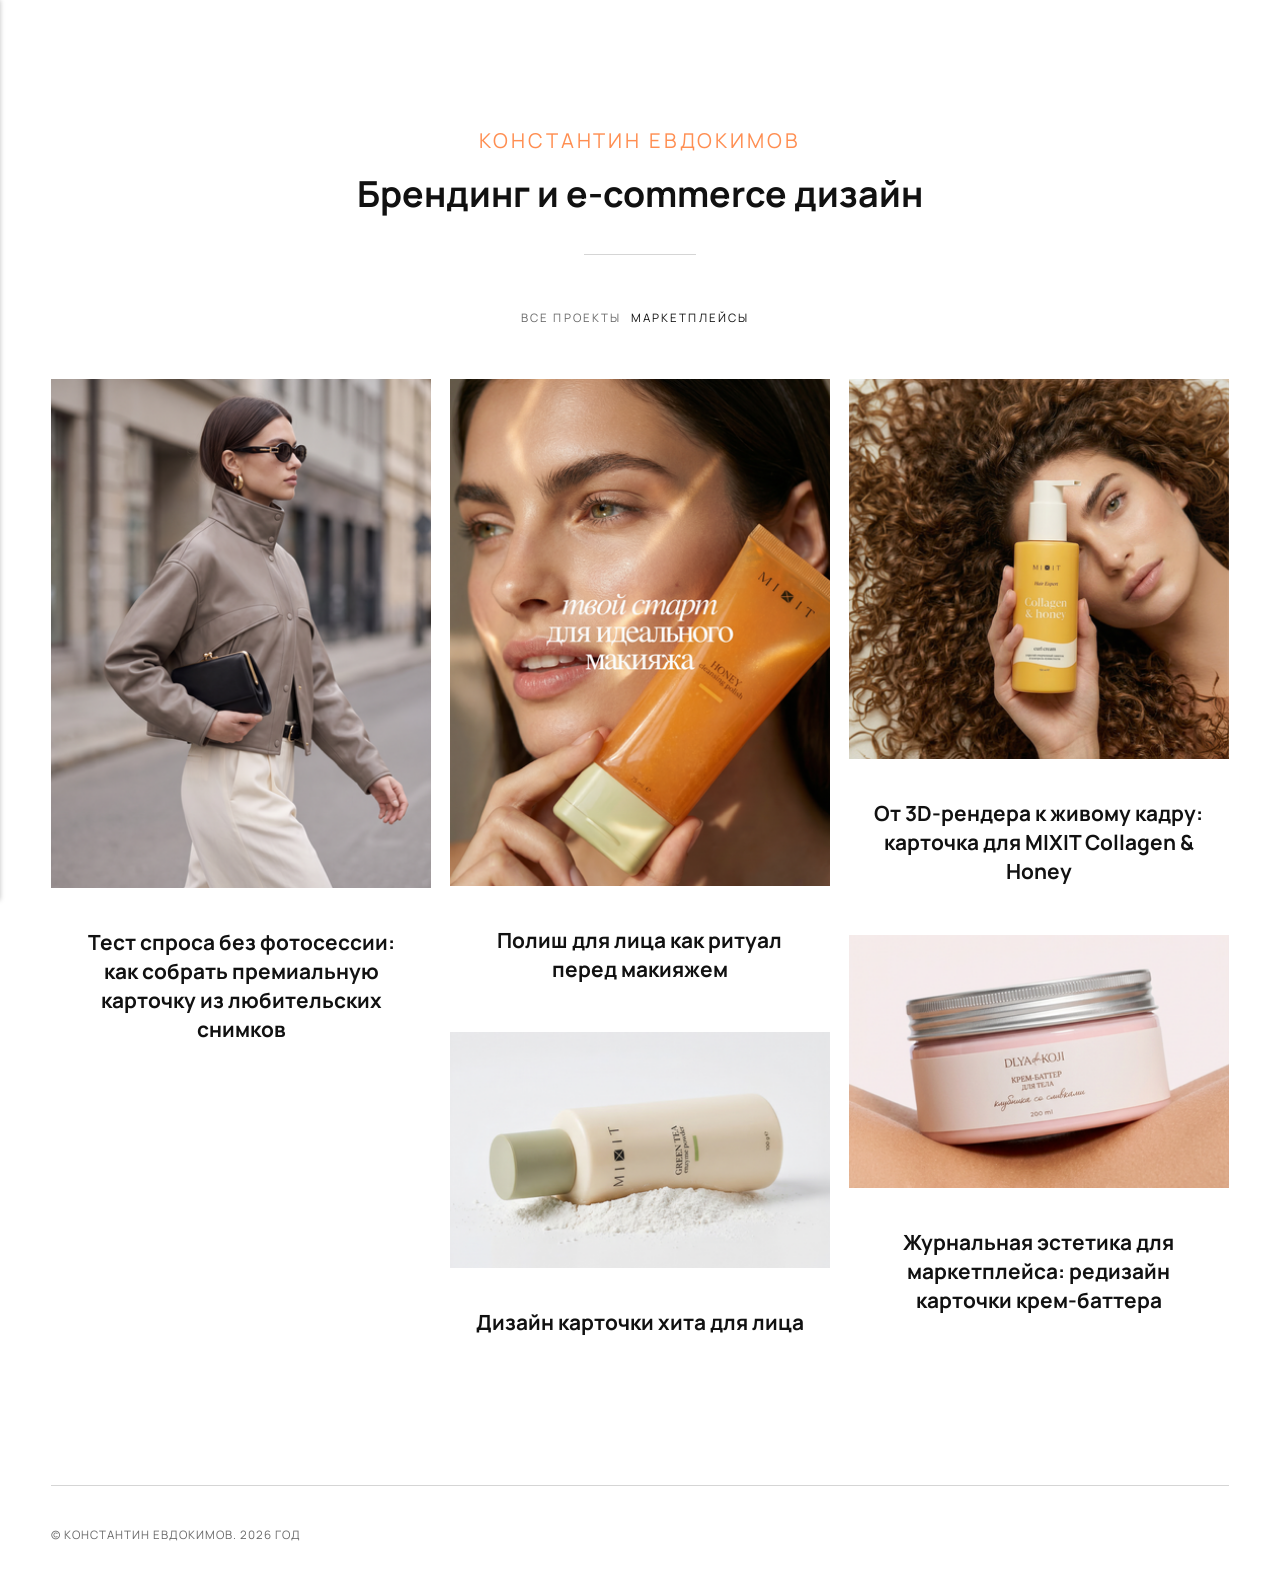
==== index.html @ b6aa4835 "Updated from Publii" ====
<!DOCTYPE html><html lang="ru"><head><meta charset="utf-8"><meta http-equiv="X-UA-Compatible" content="IE=edge"><meta name="viewport" content="width=device-width,initial-scale=1"><title>Константин Евдокимов</title><meta name="generator" content="Publii Open-Source CMS for Static Site"><link rel="canonical" href="https://e-codo.github.io/design/"><link rel="alternate" type="application/atom+xml" href="https://e-codo.github.io/design/feed.xml" title="Константин Евдокимов - RSS"><link rel="alternate" type="application/json" href="https://e-codo.github.io/design/feed.json" title="Константин Евдокимов - JSON"><meta property="og:title" content="Константин Евдокимов"><meta property="og:image" content="https://e-codo.github.io/design/media/website/253.svg"><meta property="og:image:width" content="140"><meta property="og:image:height" content="76"><meta property="og:site_name" content="Константин Евдокимов"><meta property="og:description" content=""><meta property="og:url" content="https://e-codo.github.io/design/"><meta property="og:type" content="website"><link rel="shortcut icon" href="https://e-codo.github.io/design/media/website/favicon.png" type="image/x-icon"><link rel="preload" href="https://e-codo.github.io/design/assets/dynamic/fonts/manrope/manrope.woff2" as="font" type="font/woff2" crossorigin><link rel="stylesheet" href="https://e-codo.github.io/design/assets/css/style.css?v&#x3D;e94a4b8b6d849deed505068317b6eeae"><script type="application/ld+json">{"@context":"http://schema.org","@type":"Organization","name":"Константин Евдокимов","logo":"https://e-codo.github.io/design/media/website/253.svg","url":"https://e-codo.github.io/design/"}</script><noscript><style>img[loading] {
                    opacity: 1;
                }</style></noscript></head><body class="home-template"><div class="container"><header class="header" id="js-header"><a href="https://e-codo.github.io/design/" class="logo"><img src="https://e-codo.github.io/design/media/website/253.svg" alt="Константин Евдокимов" width="140" height="76"></a><nav class="navbar js-navbar"><button class="navbar__toggle js-toggle" aria-label="Menu"><span class="navbar__toggle-box"><span class="navbar__toggle-inner">Menu</span></span></button><ul class="navbar__menu"><li class="active"><a href="https://e-codo.github.io/design/" target="_self">Главная</a></li><li><span class="is-separator">Обо мне</span></li><li><span class="is-separator">Связь</span></li></ul></nav></header><main><section class="hero wrapper"><p style="font-size: 1.1rem; letter-spacing: 0.14em;"><span style="color: rgb(255, 142, 81);">КОНСТАНТИН ЕВДОКИМОВ</span></p><h1>Брендинг и e-commerce дизайн</h1></section><nav class="filter" aria-label="Content filters"><ul class="filter__button-group" role="group"><li><button class="filter__item is-active" data-filter="*" aria-pressed="true">все проекты</button></li><li><button class="filter__item" data-filter=".marketpleysy" aria-pressed="false">Маркетплейсы</button></li></ul></nav><section class="l-col l-col--3"><article class="c-card marketpleysy"><a href="https://e-codo.github.io/design/test-sprosa-bez-fotosessii-kak-sobrat-premialnuyu-kartochku-iz-lyubitelskih-snimkov/" class="c-card__link"><div class="c-card__header"><img src="https://e-codo.github.io/design/media/posts/8/google-nano-banana-2.1_.-.-200-.-fashion-.-.-.-._2026-11-14.png" srcset="https://e-codo.github.io/design/media/posts/8/responsive/google-nano-banana-2.1_.-.-200-.-fashion-.-.-.-._2026-11-14-xs.webp 300w, https://e-codo.github.io/design/media/posts/8/responsive/google-nano-banana-2.1_.-.-200-.-fashion-.-.-.-._2026-11-14-sm.webp 480w, https://e-codo.github.io/design/media/posts/8/responsive/google-nano-banana-2.1_.-.-200-.-fashion-.-.-.-._2026-11-14-md.webp 768w, https://e-codo.github.io/design/media/posts/8/responsive/google-nano-banana-2.1_.-.-200-.-fashion-.-.-.-._2026-11-14-lg.webp 1024w, https://e-codo.github.io/design/media/posts/8/responsive/google-nano-banana-2.1_.-.-200-.-fashion-.-.-.-._2026-11-14-xl.webp 1360w, https://e-codo.github.io/design/media/posts/8/responsive/google-nano-banana-2.1_.-.-200-.-fashion-.-.-.-._2026-11-14-2xl.webp 1600w, https://e-codo.github.io/design/media/posts/8/responsive/google-nano-banana-2.1_.-.-200-.-fashion-.-.-.-._2026-11-14-sm2.webp 375w" sizes="(min-width: 75em) 25vw, (min-width: 56.25em) 33vw, (min-width: 37.5em) 50vw, 100vw" loading="lazy" height="2400" width="1792" alt=""></div><div class="c-card__body"><div class="c-card__text"><h2>Тест спроса без фотосессии: как собрать премиальную карточку из любительских снимков</h2></div></div></a></article><article class="c-card"><a href="https://e-codo.github.io/design/polish-dlya-lica-kak-ritual-pered-makiyazhem/" class="c-card__link"><div class="c-card__header"><img src="https://e-codo.github.io/design/media/posts/11/SKUA000833700_LIST_1A_06.03.26.png" srcset="https://e-codo.github.io/design/media/posts/11/responsive/SKUA000833700_LIST_1A_06.03.26-xs.webp 300w, https://e-codo.github.io/design/media/posts/11/responsive/SKUA000833700_LIST_1A_06.03.26-sm.webp 480w, https://e-codo.github.io/design/media/posts/11/responsive/SKUA000833700_LIST_1A_06.03.26-md.webp 768w, https://e-codo.github.io/design/media/posts/11/responsive/SKUA000833700_LIST_1A_06.03.26-lg.webp 1024w, https://e-codo.github.io/design/media/posts/11/responsive/SKUA000833700_LIST_1A_06.03.26-xl.webp 1360w, https://e-codo.github.io/design/media/posts/11/responsive/SKUA000833700_LIST_1A_06.03.26-2xl.webp 1600w, https://e-codo.github.io/design/media/posts/11/responsive/SKUA000833700_LIST_1A_06.03.26-sm2.webp 375w" sizes="(min-width: 75em) 25vw, (min-width: 56.25em) 33vw, (min-width: 37.5em) 50vw, 100vw" loading="lazy" height="1200" width="900" alt=""></div><div class="c-card__body"><div class="c-card__text"><h2>Полиш для лица как ритуал перед макияжем</h2></div></div></a></article><article class="c-card"><a href="https://e-codo.github.io/design/prevyu-i-kartochka-tovara-dlya-tovara-kategorii-volosy/" class="c-card__link"><div class="c-card__header"><img src="https://e-codo.github.io/design/media/posts/9/41-2.png" srcset="https://e-codo.github.io/design/media/posts/9/responsive/41-2-xs.webp 300w, https://e-codo.github.io/design/media/posts/9/responsive/41-2-sm.webp 480w, https://e-codo.github.io/design/media/posts/9/responsive/41-2-md.webp 768w, https://e-codo.github.io/design/media/posts/9/responsive/41-2-lg.webp 1024w, https://e-codo.github.io/design/media/posts/9/responsive/41-2-xl.webp 1360w, https://e-codo.github.io/design/media/posts/9/responsive/41-2-2xl.webp 1600w, https://e-codo.github.io/design/media/posts/9/responsive/41-2-sm2.webp 375w" sizes="(min-width: 75em) 25vw, (min-width: 56.25em) 33vw, (min-width: 37.5em) 50vw, 100vw" loading="lazy" height="1419" width="1419" alt=""></div><div class="c-card__body"><div class="c-card__text"><h2>От 3D-рендера к живому кадру: карточка для MIXIT Collagen &amp; Honey</h2></div></div></a></article><article class="c-card marketpleysy"><a href="https://e-codo.github.io/design/zhurnalnaya-estetika-dlya-marketpleysa-redizayn-kartochki-krem-battera/" class="c-card__link"><div class="c-card__header"><img src="https://e-codo.github.io/design/media/posts/3/31.png" srcset="https://e-codo.github.io/design/media/posts/3/responsive/31-xs.webp 300w, https://e-codo.github.io/design/media/posts/3/responsive/31-sm.webp 480w, https://e-codo.github.io/design/media/posts/3/responsive/31-md.webp 768w, https://e-codo.github.io/design/media/posts/3/responsive/31-lg.webp 1024w, https://e-codo.github.io/design/media/posts/3/responsive/31-xl.webp 1360w, https://e-codo.github.io/design/media/posts/3/responsive/31-2xl.webp 1600w, https://e-codo.github.io/design/media/posts/3/responsive/31-sm2.webp 375w" sizes="(min-width: 75em) 25vw, (min-width: 56.25em) 33vw, (min-width: 37.5em) 50vw, 100vw" loading="lazy" height="598" width="896" alt=""></div><div class="c-card__body"><div class="c-card__text"><h2>Журнальная эстетика для маркетплейса: редизайн карточки крем-баттера</h2></div></div></a></article><article class="c-card marketpleysy"><a href="https://e-codo.github.io/design/kartochka-dlya-hita/" class="c-card__link"><div class="c-card__header"><img src="https://e-codo.github.io/design/media/posts/10/SKUA001027800_LIST_A011_13.03.png" srcset="https://e-codo.github.io/design/media/posts/10/responsive/SKUA001027800_LIST_A011_13.03-xs.webp 300w, https://e-codo.github.io/design/media/posts/10/responsive/SKUA001027800_LIST_A011_13.03-sm.webp 480w, https://e-codo.github.io/design/media/posts/10/responsive/SKUA001027800_LIST_A011_13.03-md.webp 768w, https://e-codo.github.io/design/media/posts/10/responsive/SKUA001027800_LIST_A011_13.03-lg.webp 1024w, https://e-codo.github.io/design/media/posts/10/responsive/SKUA001027800_LIST_A011_13.03-xl.webp 1360w, https://e-codo.github.io/design/media/posts/10/responsive/SKUA001027800_LIST_A011_13.03-2xl.webp 1600w, https://e-codo.github.io/design/media/posts/10/responsive/SKUA001027800_LIST_A011_13.03-sm2.webp 375w" sizes="(min-width: 75em) 25vw, (min-width: 56.25em) 33vw, (min-width: 37.5em) 50vw, 100vw" loading="lazy" height="558" width="900" alt=""></div><div class="c-card__body"><div class="c-card__text"><h2>Дизайн карточки хита для лица</h2></div></div></a></article></section></main><footer class="footer"><div class="footer__copyright">© Константин Евдокимов. 2026 год</div></footer></div><script defer="defer" src="https://e-codo.github.io/design/assets/js/scripts.min.js?v&#x3D;1762f7ab131e33a4eb8fb224822de245"></script><script>window.publiiThemeMenuConfig={mobileMenuMode:'sidebar',animationSpeed:300,submenuWidth: 'auto',doubleClickTime:500,mobileMenuExpandableSubmenus:true,relatedContainerForOverlayMenuSelector:'.navbar'};</script><script defer="defer" src="https://e-codo.github.io/design/assets/js/isotope.pkgd.min.js?v&#x3D;2afcff647ed260006faa71c8e779e8d4"></script><script>window.addEventListener("DOMContentLoaded",function(){var j=new Isotope(".l-col",{itemSelector:".c-card",percentPosition:true,layoutMode:"masonry",transitionDuration:"0.5s",masonry:{columnWidth:".c-card"}});var g=document.querySelector(".filter__button-group");if(g){g.addEventListener("click",function(i){if(!matchesSelector(i.target,"button")){return}var k=i.target.getAttribute("data-filter");j.arrange({filter:k})});var b=document.querySelectorAll(".filter__button-group");for(var c=0,e=b.length;c<e;c++){var d=b[c];h(d)}function h(i){i.addEventListener("click",function(k){if(!matchesSelector(k.target,"button")){return}var m=i.querySelector(".is-active");if(m){m.classList.remove("is-active");m.setAttribute("aria-pressed","false")}k.target.classList.add("is-active");k.target.setAttribute("aria-pressed","true")})}}var a=document.querySelector(".l-col");var f=document.querySelectorAll(".c-card");a.classList.add("is-visible");j.revealItemElements(f)});</script><script>/*<![CDATA[*/var images=document.querySelectorAll("img[loading]");for(var i=0;i<images.length;i++){if(images[i].complete){images[i].classList.add("is-loaded")}else{images[i].addEventListener("load",function(){this.classList.add("is-loaded")},false)}};/*]]>*/</script></body></html>
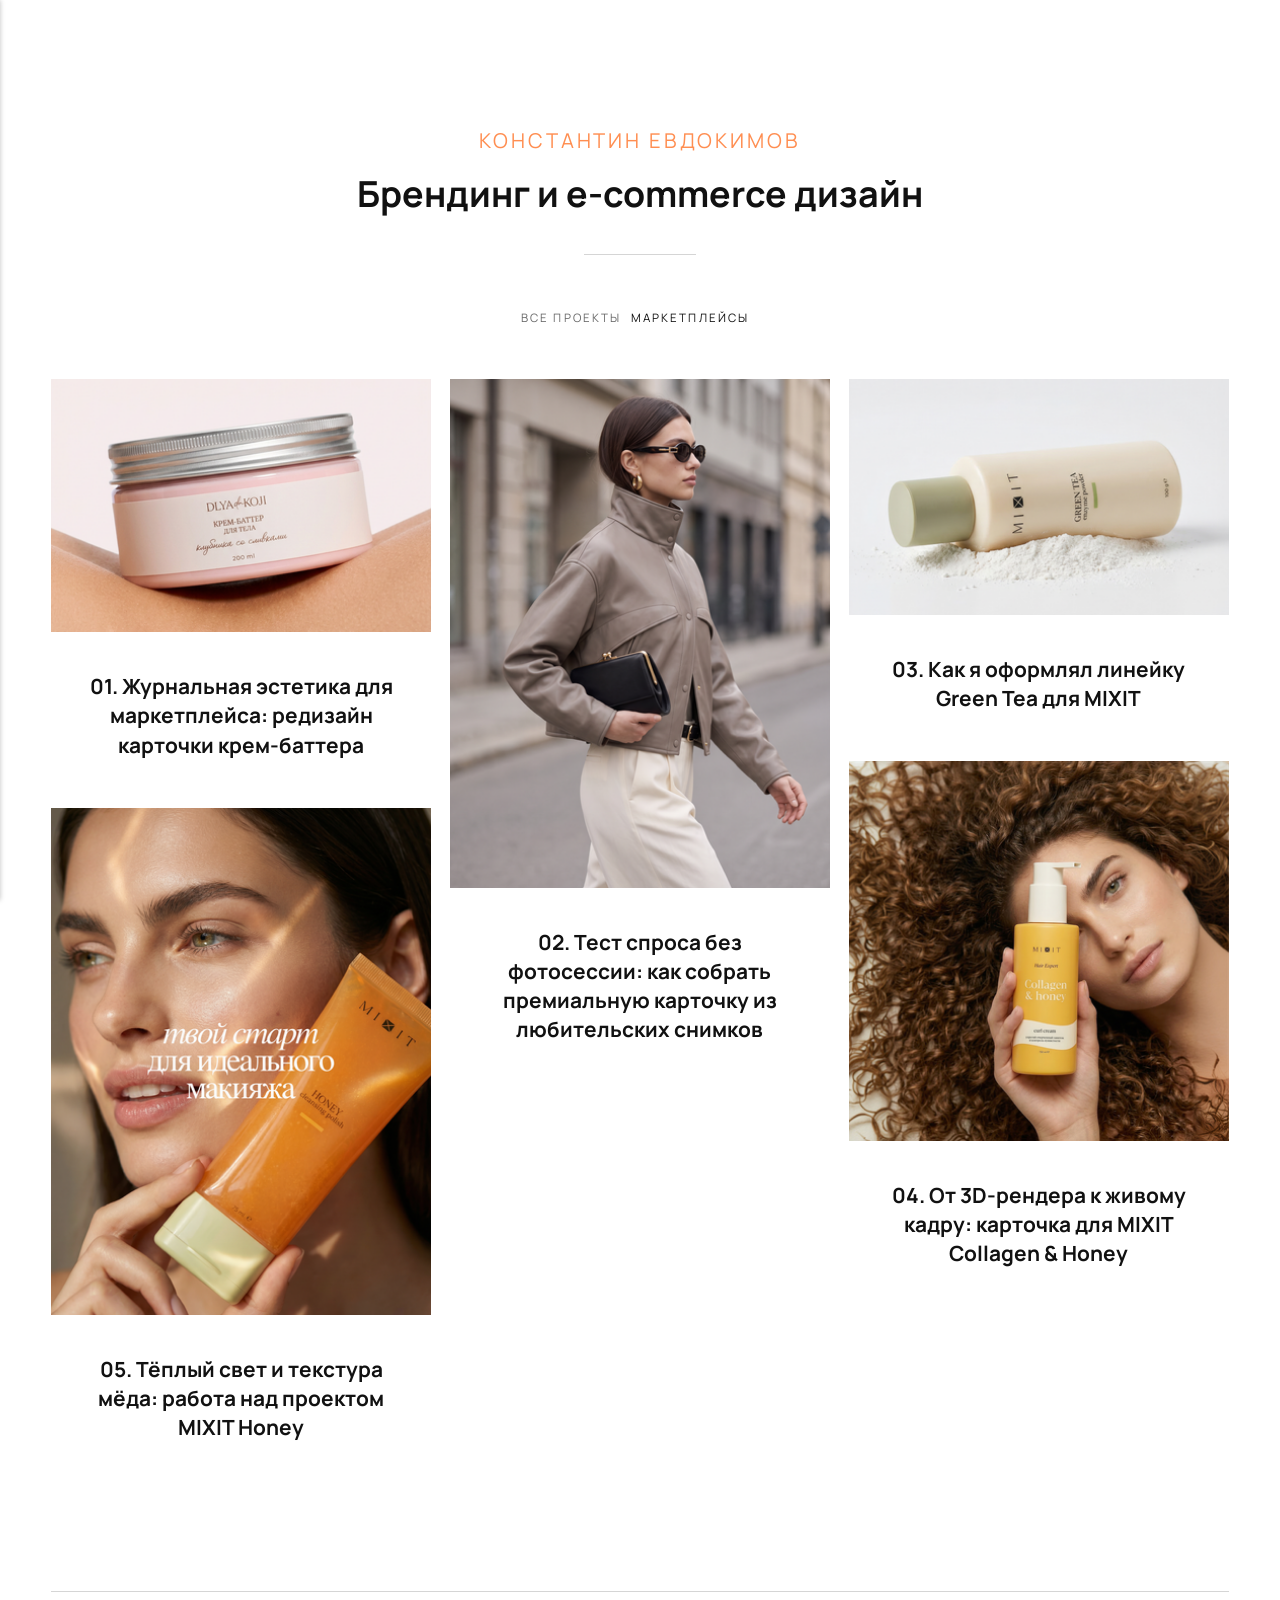
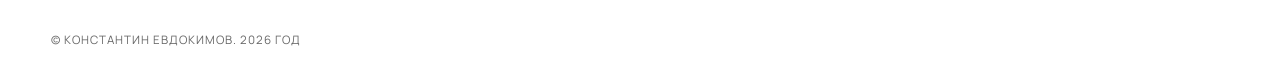
==== commit 5618afb6: "Updated from Publii" ====
--- a/index.html
+++ b/index.html
@@ -1,3 +1,3 @@
 <!DOCTYPE html><html lang="ru"><head><meta charset="utf-8"><meta http-equiv="X-UA-Compatible" content="IE=edge"><meta name="viewport" content="width=device-width,initial-scale=1"><title>Константин Евдокимов</title><meta name="generator" content="Publii Open-Source CMS for Static Site"><link rel="canonical" href="https://e-codo.github.io/design/"><link rel="alternate" type="application/atom+xml" href="https://e-codo.github.io/design/feed.xml" title="Константин Евдокимов - RSS"><link rel="alternate" type="application/json" href="https://e-codo.github.io/design/feed.json" title="Константин Евдокимов - JSON"><meta property="og:title" content="Константин Евдокимов"><meta property="og:image" content="https://e-codo.github.io/design/media/website/253.svg"><meta property="og:image:width" content="140"><meta property="og:image:height" content="76"><meta property="og:site_name" content="Константин Евдокимов"><meta property="og:description" content=""><meta property="og:url" content="https://e-codo.github.io/design/"><meta property="og:type" content="website"><link rel="shortcut icon" href="https://e-codo.github.io/design/media/website/favicon.png" type="image/x-icon"><link rel="preload" href="https://e-codo.github.io/design/assets/dynamic/fonts/manrope/manrope.woff2" as="font" type="font/woff2" crossorigin><link rel="stylesheet" href="https://e-codo.github.io/design/assets/css/style.css?v&#x3D;e94a4b8b6d849deed505068317b6eeae"><script type="application/ld+json">{"@context":"http://schema.org","@type":"Organization","name":"Константин Евдокимов","logo":"https://e-codo.github.io/design/media/website/253.svg","url":"https://e-codo.github.io/design/"}</script><noscript><style>img[loading] {
                     opacity: 1;
-                }</style></noscript></head><body class="home-template"><div class="container"><header class="header" id="js-header"><a href="https://e-codo.github.io/design/" class="logo"><img src="https://e-codo.github.io/design/media/website/253.svg" alt="Константин Евдокимов" width="140" height="76"></a><nav class="navbar js-navbar"><button class="navbar__toggle js-toggle" aria-label="Menu"><span class="navbar__toggle-box"><span class="navbar__toggle-inner">Menu</span></span></button><ul class="navbar__menu"><li class="active"><a href="https://e-codo.github.io/design/" target="_self">Главная</a></li><li><span class="is-separator">Обо мне</span></li><li><span class="is-separator">Связь</span></li></ul></nav></header><main><section class="hero wrapper"><p style="font-size: 1.1rem; letter-spacing: 0.14em;"><span style="color: rgb(255, 142, 81);">КОНСТАНТИН ЕВДОКИМОВ</span></p><h1>Брендинг и e-commerce дизайн</h1></section><nav class="filter" aria-label="Content filters"><ul class="filter__button-group" role="group"><li><button class="filter__item is-active" data-filter="*" aria-pressed="true">все проекты</button></li><li><button class="filter__item" data-filter=".marketpleysy" aria-pressed="false">Маркетплейсы</button></li></ul></nav><section class="l-col l-col--3"><article class="c-card marketpleysy"><a href="https://e-codo.github.io/design/test-sprosa-bez-fotosessii-kak-sobrat-premialnuyu-kartochku-iz-lyubitelskih-snimkov/" class="c-card__link"><div class="c-card__header"><img src="https://e-codo.github.io/design/media/posts/8/google-nano-banana-2.1_.-.-200-.-fashion-.-.-.-._2026-11-14.png" srcset="https://e-codo.github.io/design/media/posts/8/responsive/google-nano-banana-2.1_.-.-200-.-fashion-.-.-.-._2026-11-14-xs.webp 300w, https://e-codo.github.io/design/media/posts/8/responsive/google-nano-banana-2.1_.-.-200-.-fashion-.-.-.-._2026-11-14-sm.webp 480w, https://e-codo.github.io/design/media/posts/8/responsive/google-nano-banana-2.1_.-.-200-.-fashion-.-.-.-._2026-11-14-md.webp 768w, https://e-codo.github.io/design/media/posts/8/responsive/google-nano-banana-2.1_.-.-200-.-fashion-.-.-.-._2026-11-14-lg.webp 1024w, https://e-codo.github.io/design/media/posts/8/responsive/google-nano-banana-2.1_.-.-200-.-fashion-.-.-.-._2026-11-14-xl.webp 1360w, https://e-codo.github.io/design/media/posts/8/responsive/google-nano-banana-2.1_.-.-200-.-fashion-.-.-.-._2026-11-14-2xl.webp 1600w, https://e-codo.github.io/design/media/posts/8/responsive/google-nano-banana-2.1_.-.-200-.-fashion-.-.-.-._2026-11-14-sm2.webp 375w" sizes="(min-width: 75em) 25vw, (min-width: 56.25em) 33vw, (min-width: 37.5em) 50vw, 100vw" loading="lazy" height="2400" width="1792" alt=""></div><div class="c-card__body"><div class="c-card__text"><h2>Тест спроса без фотосессии: как собрать премиальную карточку из любительских снимков</h2></div></div></a></article><article class="c-card"><a href="https://e-codo.github.io/design/polish-dlya-lica-kak-ritual-pered-makiyazhem/" class="c-card__link"><div class="c-card__header"><img src="https://e-codo.github.io/design/media/posts/11/SKUA000833700_LIST_1A_06.03.26.png" srcset="https://e-codo.github.io/design/media/posts/11/responsive/SKUA000833700_LIST_1A_06.03.26-xs.webp 300w, https://e-codo.github.io/design/media/posts/11/responsive/SKUA000833700_LIST_1A_06.03.26-sm.webp 480w, https://e-codo.github.io/design/media/posts/11/responsive/SKUA000833700_LIST_1A_06.03.26-md.webp 768w, https://e-codo.github.io/design/media/posts/11/responsive/SKUA000833700_LIST_1A_06.03.26-lg.webp 1024w, https://e-codo.github.io/design/media/posts/11/responsive/SKUA000833700_LIST_1A_06.03.26-xl.webp 1360w, https://e-codo.github.io/design/media/posts/11/responsive/SKUA000833700_LIST_1A_06.03.26-2xl.webp 1600w, https://e-codo.github.io/design/media/posts/11/responsive/SKUA000833700_LIST_1A_06.03.26-sm2.webp 375w" sizes="(min-width: 75em) 25vw, (min-width: 56.25em) 33vw, (min-width: 37.5em) 50vw, 100vw" loading="lazy" height="1200" width="900" alt=""></div><div class="c-card__body"><div class="c-card__text"><h2>Полиш для лица как ритуал перед макияжем</h2></div></div></a></article><article class="c-card"><a href="https://e-codo.github.io/design/prevyu-i-kartochka-tovara-dlya-tovara-kategorii-volosy/" class="c-card__link"><div class="c-card__header"><img src="https://e-codo.github.io/design/media/posts/9/41-2.png" srcset="https://e-codo.github.io/design/media/posts/9/responsive/41-2-xs.webp 300w, https://e-codo.github.io/design/media/posts/9/responsive/41-2-sm.webp 480w, https://e-codo.github.io/design/media/posts/9/responsive/41-2-md.webp 768w, https://e-codo.github.io/design/media/posts/9/responsive/41-2-lg.webp 1024w, https://e-codo.github.io/design/media/posts/9/responsive/41-2-xl.webp 1360w, https://e-codo.github.io/design/media/posts/9/responsive/41-2-2xl.webp 1600w, https://e-codo.github.io/design/media/posts/9/responsive/41-2-sm2.webp 375w" sizes="(min-width: 75em) 25vw, (min-width: 56.25em) 33vw, (min-width: 37.5em) 50vw, 100vw" loading="lazy" height="1419" width="1419" alt=""></div><div class="c-card__body"><div class="c-card__text"><h2>От 3D-рендера к живому кадру: карточка для MIXIT Collagen &amp; Honey</h2></div></div></a></article><article class="c-card marketpleysy"><a href="https://e-codo.github.io/design/zhurnalnaya-estetika-dlya-marketpleysa-redizayn-kartochki-krem-battera/" class="c-card__link"><div class="c-card__header"><img src="https://e-codo.github.io/design/media/posts/3/31.png" srcset="https://e-codo.github.io/design/media/posts/3/responsive/31-xs.webp 300w, https://e-codo.github.io/design/media/posts/3/responsive/31-sm.webp 480w, https://e-codo.github.io/design/media/posts/3/responsive/31-md.webp 768w, https://e-codo.github.io/design/media/posts/3/responsive/31-lg.webp 1024w, https://e-codo.github.io/design/media/posts/3/responsive/31-xl.webp 1360w, https://e-codo.github.io/design/media/posts/3/responsive/31-2xl.webp 1600w, https://e-codo.github.io/design/media/posts/3/responsive/31-sm2.webp 375w" sizes="(min-width: 75em) 25vw, (min-width: 56.25em) 33vw, (min-width: 37.5em) 50vw, 100vw" loading="lazy" height="598" width="896" alt=""></div><div class="c-card__body"><div class="c-card__text"><h2>Журнальная эстетика для маркетплейса: редизайн карточки крем-баттера</h2></div></div></a></article><article class="c-card marketpleysy"><a href="https://e-codo.github.io/design/kartochka-dlya-hita/" class="c-card__link"><div class="c-card__header"><img src="https://e-codo.github.io/design/media/posts/10/SKUA001027800_LIST_A011_13.03.png" srcset="https://e-codo.github.io/design/media/posts/10/responsive/SKUA001027800_LIST_A011_13.03-xs.webp 300w, https://e-codo.github.io/design/media/posts/10/responsive/SKUA001027800_LIST_A011_13.03-sm.webp 480w, https://e-codo.github.io/design/media/posts/10/responsive/SKUA001027800_LIST_A011_13.03-md.webp 768w, https://e-codo.github.io/design/media/posts/10/responsive/SKUA001027800_LIST_A011_13.03-lg.webp 1024w, https://e-codo.github.io/design/media/posts/10/responsive/SKUA001027800_LIST_A011_13.03-xl.webp 1360w, https://e-codo.github.io/design/media/posts/10/responsive/SKUA001027800_LIST_A011_13.03-2xl.webp 1600w, https://e-codo.github.io/design/media/posts/10/responsive/SKUA001027800_LIST_A011_13.03-sm2.webp 375w" sizes="(min-width: 75em) 25vw, (min-width: 56.25em) 33vw, (min-width: 37.5em) 50vw, 100vw" loading="lazy" height="558" width="900" alt=""></div><div class="c-card__body"><div class="c-card__text"><h2>Дизайн карточки хита для лица</h2></div></div></a></article></section></main><footer class="footer"><div class="footer__copyright">© Константин Евдокимов. 2026 год</div></footer></div><script defer="defer" src="https://e-codo.github.io/design/assets/js/scripts.min.js?v&#x3D;1762f7ab131e33a4eb8fb224822de245"></script><script>window.publiiThemeMenuConfig={mobileMenuMode:'sidebar',animationSpeed:300,submenuWidth: 'auto',doubleClickTime:500,mobileMenuExpandableSubmenus:true,relatedContainerForOverlayMenuSelector:'.navbar'};</script><script defer="defer" src="https://e-codo.github.io/design/assets/js/isotope.pkgd.min.js?v&#x3D;2afcff647ed260006faa71c8e779e8d4"></script><script>window.addEventListener("DOMContentLoaded",function(){var j=new Isotope(".l-col",{itemSelector:".c-card",percentPosition:true,layoutMode:"masonry",transitionDuration:"0.5s",masonry:{columnWidth:".c-card"}});var g=document.querySelector(".filter__button-group");if(g){g.addEventListener("click",function(i){if(!matchesSelector(i.target,"button")){return}var k=i.target.getAttribute("data-filter");j.arrange({filter:k})});var b=document.querySelectorAll(".filter__button-group");for(var c=0,e=b.length;c<e;c++){var d=b[c];h(d)}function h(i){i.addEventListener("click",function(k){if(!matchesSelector(k.target,"button")){return}var m=i.querySelector(".is-active");if(m){m.classList.remove("is-active");m.setAttribute("aria-pressed","false")}k.target.classList.add("is-active");k.target.setAttribute("aria-pressed","true")})}}var a=document.querySelector(".l-col");var f=document.querySelectorAll(".c-card");a.classList.add("is-visible");j.revealItemElements(f)});</script><script>/*<![CDATA[*/var images=document.querySelectorAll("img[loading]");for(var i=0;i<images.length;i++){if(images[i].complete){images[i].classList.add("is-loaded")}else{images[i].addEventListener("load",function(){this.classList.add("is-loaded")},false)}};/*]]>*/</script></body></html>+                }</style></noscript></head><body class="home-template"><div class="container"><header class="header" id="js-header"><a href="https://e-codo.github.io/design/" class="logo"><img src="https://e-codo.github.io/design/media/website/253.svg" alt="Константин Евдокимов" width="140" height="76"></a><nav class="navbar js-navbar"><button class="navbar__toggle js-toggle" aria-label="Menu"><span class="navbar__toggle-box"><span class="navbar__toggle-inner">Menu</span></span></button><ul class="navbar__menu"><li class="active"><a href="https://e-codo.github.io/design/" target="_self">Главная</a></li><li><span class="is-separator">Обо мне</span></li><li><span class="is-separator">Связь</span></li></ul></nav></header><main><section class="hero wrapper"><p style="font-size: 1.1rem; letter-spacing: 0.14em;"><span style="color: rgb(255, 142, 81);">КОНСТАНТИН ЕВДОКИМОВ</span></p><h1>Брендинг и e-commerce дизайн</h1></section><nav class="filter" aria-label="Content filters"><ul class="filter__button-group" role="group"><li><button class="filter__item is-active" data-filter="*" aria-pressed="true">все проекты</button></li><li><button class="filter__item" data-filter=".marketpleysy" aria-pressed="false">Маркетплейсы</button></li></ul></nav><section class="l-col l-col--3"><article class="c-card marketpleysy"><a href="https://e-codo.github.io/design/zhurnalnaya-estetika-dlya-marketpleysa-redizayn-kartochki-krem-battera/" class="c-card__link"><div class="c-card__header"><img src="https://e-codo.github.io/design/media/posts/3/31.png" srcset="https://e-codo.github.io/design/media/posts/3/responsive/31-xs.webp 300w, https://e-codo.github.io/design/media/posts/3/responsive/31-sm.webp 480w, https://e-codo.github.io/design/media/posts/3/responsive/31-md.webp 768w, https://e-codo.github.io/design/media/posts/3/responsive/31-lg.webp 1024w, https://e-codo.github.io/design/media/posts/3/responsive/31-xl.webp 1360w, https://e-codo.github.io/design/media/posts/3/responsive/31-2xl.webp 1600w, https://e-codo.github.io/design/media/posts/3/responsive/31-sm2.webp 375w" sizes="(min-width: 75em) 25vw, (min-width: 56.25em) 33vw, (min-width: 37.5em) 50vw, 100vw" loading="lazy" height="598" width="896" alt=""></div><div class="c-card__body"><div class="c-card__text"><h2>01. Журнальная эстетика для маркетплейса: редизайн карточки крем-баттера</h2></div></div></a></article><article class="c-card marketpleysy"><a href="https://e-codo.github.io/design/test-sprosa-bez-fotosessii-kak-sobrat-premialnuyu-kartochku-iz-lyubitelskih-snimkov/" class="c-card__link"><div class="c-card__header"><img src="https://e-codo.github.io/design/media/posts/8/google-nano-banana-2.1_.-.-200-.-fashion-.-.-.-._2026-11-14.png" srcset="https://e-codo.github.io/design/media/posts/8/responsive/google-nano-banana-2.1_.-.-200-.-fashion-.-.-.-._2026-11-14-xs.webp 300w, https://e-codo.github.io/design/media/posts/8/responsive/google-nano-banana-2.1_.-.-200-.-fashion-.-.-.-._2026-11-14-sm.webp 480w, https://e-codo.github.io/design/media/posts/8/responsive/google-nano-banana-2.1_.-.-200-.-fashion-.-.-.-._2026-11-14-md.webp 768w, https://e-codo.github.io/design/media/posts/8/responsive/google-nano-banana-2.1_.-.-200-.-fashion-.-.-.-._2026-11-14-lg.webp 1024w, https://e-codo.github.io/design/media/posts/8/responsive/google-nano-banana-2.1_.-.-200-.-fashion-.-.-.-._2026-11-14-xl.webp 1360w, https://e-codo.github.io/design/media/posts/8/responsive/google-nano-banana-2.1_.-.-200-.-fashion-.-.-.-._2026-11-14-2xl.webp 1600w, https://e-codo.github.io/design/media/posts/8/responsive/google-nano-banana-2.1_.-.-200-.-fashion-.-.-.-._2026-11-14-sm2.webp 375w" sizes="(min-width: 75em) 25vw, (min-width: 56.25em) 33vw, (min-width: 37.5em) 50vw, 100vw" loading="lazy" height="2400" width="1792" alt=""></div><div class="c-card__body"><div class="c-card__text"><h2>02. Тест спроса без фотосессии: как собрать премиальную карточку из любительских снимков</h2></div></div></a></article><article class="c-card marketpleysy"><a href="https://e-codo.github.io/design/kartochka-dlya-hita/" class="c-card__link"><div class="c-card__header"><img src="https://e-codo.github.io/design/media/posts/10/SKUA001027800_LIST_A011_13.03.png" srcset="https://e-codo.github.io/design/media/posts/10/responsive/SKUA001027800_LIST_A011_13.03-xs.webp 300w, https://e-codo.github.io/design/media/posts/10/responsive/SKUA001027800_LIST_A011_13.03-sm.webp 480w, https://e-codo.github.io/design/media/posts/10/responsive/SKUA001027800_LIST_A011_13.03-md.webp 768w, https://e-codo.github.io/design/media/posts/10/responsive/SKUA001027800_LIST_A011_13.03-lg.webp 1024w, https://e-codo.github.io/design/media/posts/10/responsive/SKUA001027800_LIST_A011_13.03-xl.webp 1360w, https://e-codo.github.io/design/media/posts/10/responsive/SKUA001027800_LIST_A011_13.03-2xl.webp 1600w, https://e-codo.github.io/design/media/posts/10/responsive/SKUA001027800_LIST_A011_13.03-sm2.webp 375w" sizes="(min-width: 75em) 25vw, (min-width: 56.25em) 33vw, (min-width: 37.5em) 50vw, 100vw" loading="lazy" height="558" width="900" alt=""></div><div class="c-card__body"><div class="c-card__text"><h2>03. Как я оформлял линейку Green Tea для MIXIT</h2></div></div></a></article><article class="c-card"><a href="https://e-codo.github.io/design/prevyu-i-kartochka-tovara-dlya-tovara-kategorii-volosy/" class="c-card__link"><div class="c-card__header"><img src="https://e-codo.github.io/design/media/posts/9/41-2.png" srcset="https://e-codo.github.io/design/media/posts/9/responsive/41-2-xs.webp 300w, https://e-codo.github.io/design/media/posts/9/responsive/41-2-sm.webp 480w, https://e-codo.github.io/design/media/posts/9/responsive/41-2-md.webp 768w, https://e-codo.github.io/design/media/posts/9/responsive/41-2-lg.webp 1024w, https://e-codo.github.io/design/media/posts/9/responsive/41-2-xl.webp 1360w, https://e-codo.github.io/design/media/posts/9/responsive/41-2-2xl.webp 1600w, https://e-codo.github.io/design/media/posts/9/responsive/41-2-sm2.webp 375w" sizes="(min-width: 75em) 25vw, (min-width: 56.25em) 33vw, (min-width: 37.5em) 50vw, 100vw" loading="lazy" height="1419" width="1419" alt=""></div><div class="c-card__body"><div class="c-card__text"><h2>04. От 3D-рендера к живому кадру: карточка для MIXIT Collagen &amp; Honey</h2></div></div></a></article><article class="c-card marketpleysy"><a href="https://e-codo.github.io/design/polish-dlya-lica-kak-ritual-pered-makiyazhem/" class="c-card__link"><div class="c-card__header"><img src="https://e-codo.github.io/design/media/posts/11/SKUA000833700_LIST_1A_06.03.26.png" srcset="https://e-codo.github.io/design/media/posts/11/responsive/SKUA000833700_LIST_1A_06.03.26-xs.webp 300w, https://e-codo.github.io/design/media/posts/11/responsive/SKUA000833700_LIST_1A_06.03.26-sm.webp 480w, https://e-codo.github.io/design/media/posts/11/responsive/SKUA000833700_LIST_1A_06.03.26-md.webp 768w, https://e-codo.github.io/design/media/posts/11/responsive/SKUA000833700_LIST_1A_06.03.26-lg.webp 1024w, https://e-codo.github.io/design/media/posts/11/responsive/SKUA000833700_LIST_1A_06.03.26-xl.webp 1360w, https://e-codo.github.io/design/media/posts/11/responsive/SKUA000833700_LIST_1A_06.03.26-2xl.webp 1600w, https://e-codo.github.io/design/media/posts/11/responsive/SKUA000833700_LIST_1A_06.03.26-sm2.webp 375w" sizes="(min-width: 75em) 25vw, (min-width: 56.25em) 33vw, (min-width: 37.5em) 50vw, 100vw" loading="lazy" height="1200" width="900" alt=""></div><div class="c-card__body"><div class="c-card__text"><h2>05. Тёплый свет и текстура мёда: работа над проектом MIXIT Honey</h2></div></div></a></article></section></main><footer class="footer"><div class="footer__copyright">© Константин Евдокимов. 2026 год</div></footer></div><script defer="defer" src="https://e-codo.github.io/design/assets/js/scripts.min.js?v&#x3D;1762f7ab131e33a4eb8fb224822de245"></script><script>window.publiiThemeMenuConfig={mobileMenuMode:'sidebar',animationSpeed:300,submenuWidth: 'auto',doubleClickTime:500,mobileMenuExpandableSubmenus:true,relatedContainerForOverlayMenuSelector:'.navbar'};</script><script defer="defer" src="https://e-codo.github.io/design/assets/js/isotope.pkgd.min.js?v&#x3D;2afcff647ed260006faa71c8e779e8d4"></script><script>window.addEventListener("DOMContentLoaded",function(){var j=new Isotope(".l-col",{itemSelector:".c-card",percentPosition:true,layoutMode:"masonry",transitionDuration:"0.5s",masonry:{columnWidth:".c-card"}});var g=document.querySelector(".filter__button-group");if(g){g.addEventListener("click",function(i){if(!matchesSelector(i.target,"button")){return}var k=i.target.getAttribute("data-filter");j.arrange({filter:k})});var b=document.querySelectorAll(".filter__button-group");for(var c=0,e=b.length;c<e;c++){var d=b[c];h(d)}function h(i){i.addEventListener("click",function(k){if(!matchesSelector(k.target,"button")){return}var m=i.querySelector(".is-active");if(m){m.classList.remove("is-active");m.setAttribute("aria-pressed","false")}k.target.classList.add("is-active");k.target.setAttribute("aria-pressed","true")})}}var a=document.querySelector(".l-col");var f=document.querySelectorAll(".c-card");a.classList.add("is-visible");j.revealItemElements(f)});</script><script>/*<![CDATA[*/var images=document.querySelectorAll("img[loading]");for(var i=0;i<images.length;i++){if(images[i].complete){images[i].classList.add("is-loaded")}else{images[i].addEventListener("load",function(){this.classList.add("is-loaded")},false)}};/*]]>*/</script></body></html>
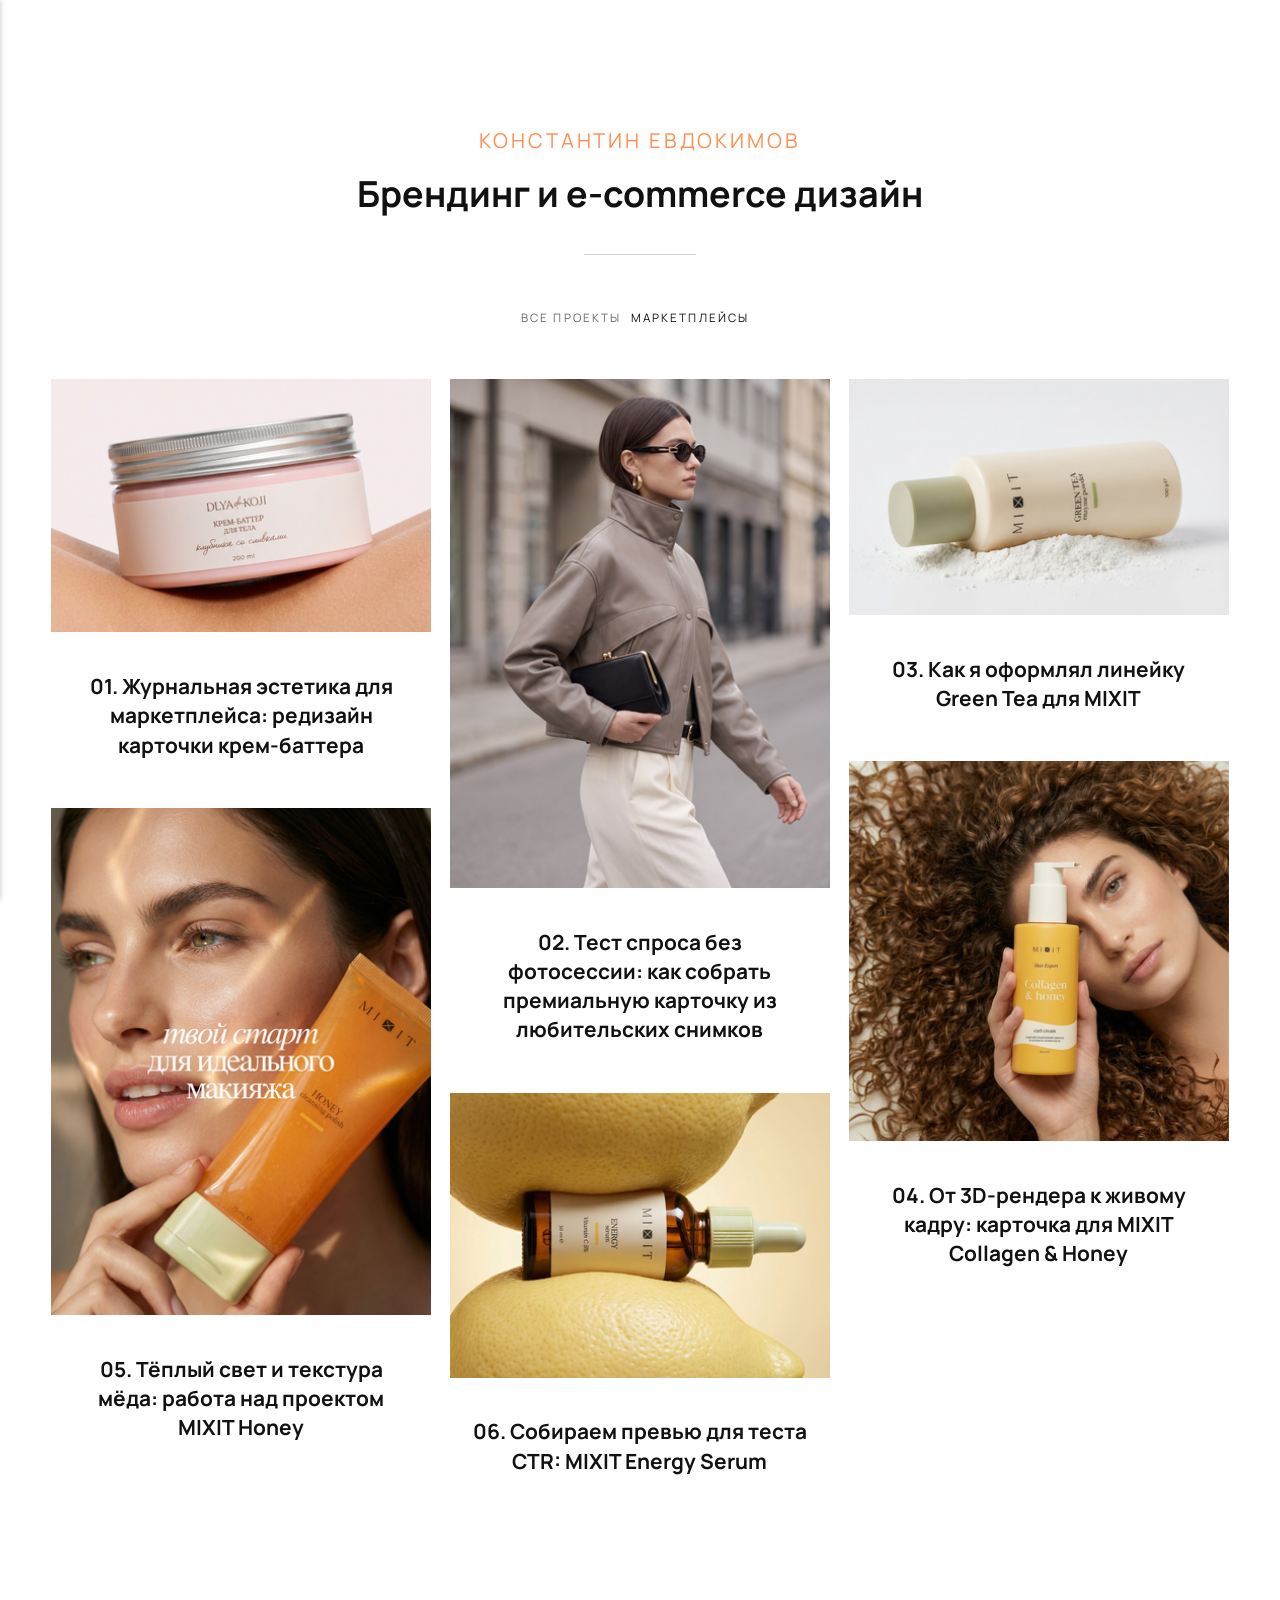
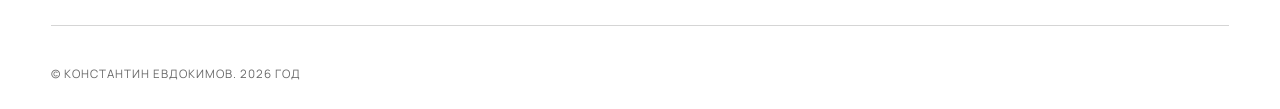
==== commit b9951a91: "Updated from Publii" ====
--- a/index.html
+++ b/index.html
@@ -1,3 +1,3 @@
 <!DOCTYPE html><html lang="ru"><head><meta charset="utf-8"><meta http-equiv="X-UA-Compatible" content="IE=edge"><meta name="viewport" content="width=device-width,initial-scale=1"><title>Константин Евдокимов</title><meta name="generator" content="Publii Open-Source CMS for Static Site"><link rel="canonical" href="https://e-codo.github.io/design/"><link rel="alternate" type="application/atom+xml" href="https://e-codo.github.io/design/feed.xml" title="Константин Евдокимов - RSS"><link rel="alternate" type="application/json" href="https://e-codo.github.io/design/feed.json" title="Константин Евдокимов - JSON"><meta property="og:title" content="Константин Евдокимов"><meta property="og:image" content="https://e-codo.github.io/design/media/website/253.svg"><meta property="og:image:width" content="140"><meta property="og:image:height" content="76"><meta property="og:site_name" content="Константин Евдокимов"><meta property="og:description" content=""><meta property="og:url" content="https://e-codo.github.io/design/"><meta property="og:type" content="website"><link rel="shortcut icon" href="https://e-codo.github.io/design/media/website/favicon.png" type="image/x-icon"><link rel="preload" href="https://e-codo.github.io/design/assets/dynamic/fonts/manrope/manrope.woff2" as="font" type="font/woff2" crossorigin><link rel="stylesheet" href="https://e-codo.github.io/design/assets/css/style.css?v&#x3D;e94a4b8b6d849deed505068317b6eeae"><script type="application/ld+json">{"@context":"http://schema.org","@type":"Organization","name":"Константин Евдокимов","logo":"https://e-codo.github.io/design/media/website/253.svg","url":"https://e-codo.github.io/design/"}</script><noscript><style>img[loading] {
                     opacity: 1;
-                }</style></noscript></head><body class="home-template"><div class="container"><header class="header" id="js-header"><a href="https://e-codo.github.io/design/" class="logo"><img src="https://e-codo.github.io/design/media/website/253.svg" alt="Константин Евдокимов" width="140" height="76"></a><nav class="navbar js-navbar"><button class="navbar__toggle js-toggle" aria-label="Menu"><span class="navbar__toggle-box"><span class="navbar__toggle-inner">Menu</span></span></button><ul class="navbar__menu"><li class="active"><a href="https://e-codo.github.io/design/" target="_self">Главная</a></li><li><span class="is-separator">Обо мне</span></li><li><span class="is-separator">Связь</span></li></ul></nav></header><main><section class="hero wrapper"><p style="font-size: 1.1rem; letter-spacing: 0.14em;"><span style="color: rgb(255, 142, 81);">КОНСТАНТИН ЕВДОКИМОВ</span></p><h1>Брендинг и e-commerce дизайн</h1></section><nav class="filter" aria-label="Content filters"><ul class="filter__button-group" role="group"><li><button class="filter__item is-active" data-filter="*" aria-pressed="true">все проекты</button></li><li><button class="filter__item" data-filter=".marketpleysy" aria-pressed="false">Маркетплейсы</button></li></ul></nav><section class="l-col l-col--3"><article class="c-card marketpleysy"><a href="https://e-codo.github.io/design/zhurnalnaya-estetika-dlya-marketpleysa-redizayn-kartochki-krem-battera/" class="c-card__link"><div class="c-card__header"><img src="https://e-codo.github.io/design/media/posts/3/31.png" srcset="https://e-codo.github.io/design/media/posts/3/responsive/31-xs.webp 300w, https://e-codo.github.io/design/media/posts/3/responsive/31-sm.webp 480w, https://e-codo.github.io/design/media/posts/3/responsive/31-md.webp 768w, https://e-codo.github.io/design/media/posts/3/responsive/31-lg.webp 1024w, https://e-codo.github.io/design/media/posts/3/responsive/31-xl.webp 1360w, https://e-codo.github.io/design/media/posts/3/responsive/31-2xl.webp 1600w, https://e-codo.github.io/design/media/posts/3/responsive/31-sm2.webp 375w" sizes="(min-width: 75em) 25vw, (min-width: 56.25em) 33vw, (min-width: 37.5em) 50vw, 100vw" loading="lazy" height="598" width="896" alt=""></div><div class="c-card__body"><div class="c-card__text"><h2>01. Журнальная эстетика для маркетплейса: редизайн карточки крем-баттера</h2></div></div></a></article><article class="c-card marketpleysy"><a href="https://e-codo.github.io/design/test-sprosa-bez-fotosessii-kak-sobrat-premialnuyu-kartochku-iz-lyubitelskih-snimkov/" class="c-card__link"><div class="c-card__header"><img src="https://e-codo.github.io/design/media/posts/8/google-nano-banana-2.1_.-.-200-.-fashion-.-.-.-._2026-11-14.png" srcset="https://e-codo.github.io/design/media/posts/8/responsive/google-nano-banana-2.1_.-.-200-.-fashion-.-.-.-._2026-11-14-xs.webp 300w, https://e-codo.github.io/design/media/posts/8/responsive/google-nano-banana-2.1_.-.-200-.-fashion-.-.-.-._2026-11-14-sm.webp 480w, https://e-codo.github.io/design/media/posts/8/responsive/google-nano-banana-2.1_.-.-200-.-fashion-.-.-.-._2026-11-14-md.webp 768w, https://e-codo.github.io/design/media/posts/8/responsive/google-nano-banana-2.1_.-.-200-.-fashion-.-.-.-._2026-11-14-lg.webp 1024w, https://e-codo.github.io/design/media/posts/8/responsive/google-nano-banana-2.1_.-.-200-.-fashion-.-.-.-._2026-11-14-xl.webp 1360w, https://e-codo.github.io/design/media/posts/8/responsive/google-nano-banana-2.1_.-.-200-.-fashion-.-.-.-._2026-11-14-2xl.webp 1600w, https://e-codo.github.io/design/media/posts/8/responsive/google-nano-banana-2.1_.-.-200-.-fashion-.-.-.-._2026-11-14-sm2.webp 375w" sizes="(min-width: 75em) 25vw, (min-width: 56.25em) 33vw, (min-width: 37.5em) 50vw, 100vw" loading="lazy" height="2400" width="1792" alt=""></div><div class="c-card__body"><div class="c-card__text"><h2>02. Тест спроса без фотосессии: как собрать премиальную карточку из любительских снимков</h2></div></div></a></article><article class="c-card marketpleysy"><a href="https://e-codo.github.io/design/kartochka-dlya-hita/" class="c-card__link"><div class="c-card__header"><img src="https://e-codo.github.io/design/media/posts/10/SKUA001027800_LIST_A011_13.03.png" srcset="https://e-codo.github.io/design/media/posts/10/responsive/SKUA001027800_LIST_A011_13.03-xs.webp 300w, https://e-codo.github.io/design/media/posts/10/responsive/SKUA001027800_LIST_A011_13.03-sm.webp 480w, https://e-codo.github.io/design/media/posts/10/responsive/SKUA001027800_LIST_A011_13.03-md.webp 768w, https://e-codo.github.io/design/media/posts/10/responsive/SKUA001027800_LIST_A011_13.03-lg.webp 1024w, https://e-codo.github.io/design/media/posts/10/responsive/SKUA001027800_LIST_A011_13.03-xl.webp 1360w, https://e-codo.github.io/design/media/posts/10/responsive/SKUA001027800_LIST_A011_13.03-2xl.webp 1600w, https://e-codo.github.io/design/media/posts/10/responsive/SKUA001027800_LIST_A011_13.03-sm2.webp 375w" sizes="(min-width: 75em) 25vw, (min-width: 56.25em) 33vw, (min-width: 37.5em) 50vw, 100vw" loading="lazy" height="558" width="900" alt=""></div><div class="c-card__body"><div class="c-card__text"><h2>03. Как я оформлял линейку Green Tea для MIXIT</h2></div></div></a></article><article class="c-card"><a href="https://e-codo.github.io/design/prevyu-i-kartochka-tovara-dlya-tovara-kategorii-volosy/" class="c-card__link"><div class="c-card__header"><img src="https://e-codo.github.io/design/media/posts/9/41-2.png" srcset="https://e-codo.github.io/design/media/posts/9/responsive/41-2-xs.webp 300w, https://e-codo.github.io/design/media/posts/9/responsive/41-2-sm.webp 480w, https://e-codo.github.io/design/media/posts/9/responsive/41-2-md.webp 768w, https://e-codo.github.io/design/media/posts/9/responsive/41-2-lg.webp 1024w, https://e-codo.github.io/design/media/posts/9/responsive/41-2-xl.webp 1360w, https://e-codo.github.io/design/media/posts/9/responsive/41-2-2xl.webp 1600w, https://e-codo.github.io/design/media/posts/9/responsive/41-2-sm2.webp 375w" sizes="(min-width: 75em) 25vw, (min-width: 56.25em) 33vw, (min-width: 37.5em) 50vw, 100vw" loading="lazy" height="1419" width="1419" alt=""></div><div class="c-card__body"><div class="c-card__text"><h2>04. От 3D-рендера к живому кадру: карточка для MIXIT Collagen &amp; Honey</h2></div></div></a></article><article class="c-card marketpleysy"><a href="https://e-codo.github.io/design/polish-dlya-lica-kak-ritual-pered-makiyazhem/" class="c-card__link"><div class="c-card__header"><img src="https://e-codo.github.io/design/media/posts/11/SKUA000833700_LIST_1A_06.03.26.png" srcset="https://e-codo.github.io/design/media/posts/11/responsive/SKUA000833700_LIST_1A_06.03.26-xs.webp 300w, https://e-codo.github.io/design/media/posts/11/responsive/SKUA000833700_LIST_1A_06.03.26-sm.webp 480w, https://e-codo.github.io/design/media/posts/11/responsive/SKUA000833700_LIST_1A_06.03.26-md.webp 768w, https://e-codo.github.io/design/media/posts/11/responsive/SKUA000833700_LIST_1A_06.03.26-lg.webp 1024w, https://e-codo.github.io/design/media/posts/11/responsive/SKUA000833700_LIST_1A_06.03.26-xl.webp 1360w, https://e-codo.github.io/design/media/posts/11/responsive/SKUA000833700_LIST_1A_06.03.26-2xl.webp 1600w, https://e-codo.github.io/design/media/posts/11/responsive/SKUA000833700_LIST_1A_06.03.26-sm2.webp 375w" sizes="(min-width: 75em) 25vw, (min-width: 56.25em) 33vw, (min-width: 37.5em) 50vw, 100vw" loading="lazy" height="1200" width="900" alt=""></div><div class="c-card__body"><div class="c-card__text"><h2>05. Тёплый свет и текстура мёда: работа над проектом MIXIT Honey</h2></div></div></a></article></section></main><footer class="footer"><div class="footer__copyright">© Константин Евдокимов. 2026 год</div></footer></div><script defer="defer" src="https://e-codo.github.io/design/assets/js/scripts.min.js?v&#x3D;1762f7ab131e33a4eb8fb224822de245"></script><script>window.publiiThemeMenuConfig={mobileMenuMode:'sidebar',animationSpeed:300,submenuWidth: 'auto',doubleClickTime:500,mobileMenuExpandableSubmenus:true,relatedContainerForOverlayMenuSelector:'.navbar'};</script><script defer="defer" src="https://e-codo.github.io/design/assets/js/isotope.pkgd.min.js?v&#x3D;2afcff647ed260006faa71c8e779e8d4"></script><script>window.addEventListener("DOMContentLoaded",function(){var j=new Isotope(".l-col",{itemSelector:".c-card",percentPosition:true,layoutMode:"masonry",transitionDuration:"0.5s",masonry:{columnWidth:".c-card"}});var g=document.querySelector(".filter__button-group");if(g){g.addEventListener("click",function(i){if(!matchesSelector(i.target,"button")){return}var k=i.target.getAttribute("data-filter");j.arrange({filter:k})});var b=document.querySelectorAll(".filter__button-group");for(var c=0,e=b.length;c<e;c++){var d=b[c];h(d)}function h(i){i.addEventListener("click",function(k){if(!matchesSelector(k.target,"button")){return}var m=i.querySelector(".is-active");if(m){m.classList.remove("is-active");m.setAttribute("aria-pressed","false")}k.target.classList.add("is-active");k.target.setAttribute("aria-pressed","true")})}}var a=document.querySelector(".l-col");var f=document.querySelectorAll(".c-card");a.classList.add("is-visible");j.revealItemElements(f)});</script><script>/*<![CDATA[*/var images=document.querySelectorAll("img[loading]");for(var i=0;i<images.length;i++){if(images[i].complete){images[i].classList.add("is-loaded")}else{images[i].addEventListener("load",function(){this.classList.add("is-loaded")},false)}};/*]]>*/</script></body></html>+                }</style></noscript></head><body class="home-template"><div class="container"><header class="header" id="js-header"><a href="https://e-codo.github.io/design/" class="logo"><img src="https://e-codo.github.io/design/media/website/253.svg" alt="Константин Евдокимов" width="140" height="76"></a><nav class="navbar js-navbar"><button class="navbar__toggle js-toggle" aria-label="Menu"><span class="navbar__toggle-box"><span class="navbar__toggle-inner">Menu</span></span></button><ul class="navbar__menu"><li class="active"><a href="https://e-codo.github.io/design/" target="_self">Главная</a></li><li><span class="is-separator">Обо мне</span></li><li><span class="is-separator">Связь</span></li></ul></nav></header><main><section class="hero wrapper"><p style="font-size: 1.1rem; letter-spacing: 0.14em;"><span style="color: rgb(255, 142, 81);">КОНСТАНТИН ЕВДОКИМОВ</span></p><h1>Брендинг и e-commerce дизайн</h1></section><nav class="filter" aria-label="Content filters"><ul class="filter__button-group" role="group"><li><button class="filter__item is-active" data-filter="*" aria-pressed="true">все проекты</button></li><li><button class="filter__item" data-filter=".marketpleysy" aria-pressed="false">Маркетплейсы</button></li></ul></nav><section class="l-col l-col--3"><article class="c-card marketpleysy"><a href="https://e-codo.github.io/design/zhurnalnaya-estetika-dlya-marketpleysa-redizayn-kartochki-krem-battera/" class="c-card__link"><div class="c-card__header"><img src="https://e-codo.github.io/design/media/posts/3/31.png" srcset="https://e-codo.github.io/design/media/posts/3/responsive/31-xs.webp 300w, https://e-codo.github.io/design/media/posts/3/responsive/31-sm.webp 480w, https://e-codo.github.io/design/media/posts/3/responsive/31-md.webp 768w, https://e-codo.github.io/design/media/posts/3/responsive/31-lg.webp 1024w, https://e-codo.github.io/design/media/posts/3/responsive/31-xl.webp 1360w, https://e-codo.github.io/design/media/posts/3/responsive/31-2xl.webp 1600w, https://e-codo.github.io/design/media/posts/3/responsive/31-sm2.webp 375w" sizes="(min-width: 75em) 25vw, (min-width: 56.25em) 33vw, (min-width: 37.5em) 50vw, 100vw" loading="lazy" height="598" width="896" alt=""></div><div class="c-card__body"><div class="c-card__text"><h2>01. Журнальная эстетика для маркетплейса: редизайн карточки крем-баттера</h2></div></div></a></article><article class="c-card marketpleysy"><a href="https://e-codo.github.io/design/test-sprosa-bez-fotosessii-kak-sobrat-premialnuyu-kartochku-iz-lyubitelskih-snimkov/" class="c-card__link"><div class="c-card__header"><img src="https://e-codo.github.io/design/media/posts/8/google-nano-banana-2.1_.-.-200-.-fashion-.-.-.-._2026-11-14.png" srcset="https://e-codo.github.io/design/media/posts/8/responsive/google-nano-banana-2.1_.-.-200-.-fashion-.-.-.-._2026-11-14-xs.webp 300w, https://e-codo.github.io/design/media/posts/8/responsive/google-nano-banana-2.1_.-.-200-.-fashion-.-.-.-._2026-11-14-sm.webp 480w, https://e-codo.github.io/design/media/posts/8/responsive/google-nano-banana-2.1_.-.-200-.-fashion-.-.-.-._2026-11-14-md.webp 768w, https://e-codo.github.io/design/media/posts/8/responsive/google-nano-banana-2.1_.-.-200-.-fashion-.-.-.-._2026-11-14-lg.webp 1024w, https://e-codo.github.io/design/media/posts/8/responsive/google-nano-banana-2.1_.-.-200-.-fashion-.-.-.-._2026-11-14-xl.webp 1360w, https://e-codo.github.io/design/media/posts/8/responsive/google-nano-banana-2.1_.-.-200-.-fashion-.-.-.-._2026-11-14-2xl.webp 1600w, https://e-codo.github.io/design/media/posts/8/responsive/google-nano-banana-2.1_.-.-200-.-fashion-.-.-.-._2026-11-14-sm2.webp 375w" sizes="(min-width: 75em) 25vw, (min-width: 56.25em) 33vw, (min-width: 37.5em) 50vw, 100vw" loading="lazy" height="2400" width="1792" alt=""></div><div class="c-card__body"><div class="c-card__text"><h2>02. Тест спроса без фотосессии: как собрать премиальную карточку из любительских снимков</h2></div></div></a></article><article class="c-card marketpleysy"><a href="https://e-codo.github.io/design/kartochka-dlya-hita/" class="c-card__link"><div class="c-card__header"><img src="https://e-codo.github.io/design/media/posts/10/SKUA001027800_LIST_A011_13.03.png" srcset="https://e-codo.github.io/design/media/posts/10/responsive/SKUA001027800_LIST_A011_13.03-xs.webp 300w, https://e-codo.github.io/design/media/posts/10/responsive/SKUA001027800_LIST_A011_13.03-sm.webp 480w, https://e-codo.github.io/design/media/posts/10/responsive/SKUA001027800_LIST_A011_13.03-md.webp 768w, https://e-codo.github.io/design/media/posts/10/responsive/SKUA001027800_LIST_A011_13.03-lg.webp 1024w, https://e-codo.github.io/design/media/posts/10/responsive/SKUA001027800_LIST_A011_13.03-xl.webp 1360w, https://e-codo.github.io/design/media/posts/10/responsive/SKUA001027800_LIST_A011_13.03-2xl.webp 1600w, https://e-codo.github.io/design/media/posts/10/responsive/SKUA001027800_LIST_A011_13.03-sm2.webp 375w" sizes="(min-width: 75em) 25vw, (min-width: 56.25em) 33vw, (min-width: 37.5em) 50vw, 100vw" loading="lazy" height="558" width="900" alt=""></div><div class="c-card__body"><div class="c-card__text"><h2>03. Как я оформлял линейку Green Tea для MIXIT</h2></div></div></a></article><article class="c-card"><a href="https://e-codo.github.io/design/prevyu-i-kartochka-tovara-dlya-tovara-kategorii-volosy/" class="c-card__link"><div class="c-card__header"><img src="https://e-codo.github.io/design/media/posts/9/41-2.png" srcset="https://e-codo.github.io/design/media/posts/9/responsive/41-2-xs.webp 300w, https://e-codo.github.io/design/media/posts/9/responsive/41-2-sm.webp 480w, https://e-codo.github.io/design/media/posts/9/responsive/41-2-md.webp 768w, https://e-codo.github.io/design/media/posts/9/responsive/41-2-lg.webp 1024w, https://e-codo.github.io/design/media/posts/9/responsive/41-2-xl.webp 1360w, https://e-codo.github.io/design/media/posts/9/responsive/41-2-2xl.webp 1600w, https://e-codo.github.io/design/media/posts/9/responsive/41-2-sm2.webp 375w" sizes="(min-width: 75em) 25vw, (min-width: 56.25em) 33vw, (min-width: 37.5em) 50vw, 100vw" loading="lazy" height="1419" width="1419" alt=""></div><div class="c-card__body"><div class="c-card__text"><h2>04. От 3D-рендера к живому кадру: карточка для MIXIT Collagen &amp; Honey</h2></div></div></a></article><article class="c-card marketpleysy"><a href="https://e-codo.github.io/design/polish-dlya-lica-kak-ritual-pered-makiyazhem/" class="c-card__link"><div class="c-card__header"><img src="https://e-codo.github.io/design/media/posts/11/SKUA000833700_LIST_1A_06.03.26.png" srcset="https://e-codo.github.io/design/media/posts/11/responsive/SKUA000833700_LIST_1A_06.03.26-xs.webp 300w, https://e-codo.github.io/design/media/posts/11/responsive/SKUA000833700_LIST_1A_06.03.26-sm.webp 480w, https://e-codo.github.io/design/media/posts/11/responsive/SKUA000833700_LIST_1A_06.03.26-md.webp 768w, https://e-codo.github.io/design/media/posts/11/responsive/SKUA000833700_LIST_1A_06.03.26-lg.webp 1024w, https://e-codo.github.io/design/media/posts/11/responsive/SKUA000833700_LIST_1A_06.03.26-xl.webp 1360w, https://e-codo.github.io/design/media/posts/11/responsive/SKUA000833700_LIST_1A_06.03.26-2xl.webp 1600w, https://e-codo.github.io/design/media/posts/11/responsive/SKUA000833700_LIST_1A_06.03.26-sm2.webp 375w" sizes="(min-width: 75em) 25vw, (min-width: 56.25em) 33vw, (min-width: 37.5em) 50vw, 100vw" loading="lazy" height="1200" width="900" alt=""></div><div class="c-card__body"><div class="c-card__text"><h2>05. Тёплый свет и текстура мёда: работа над проектом MIXIT Honey</h2></div></div></a></article><article class="c-card marketpleysy"><a href="https://e-codo.github.io/design/sobiraem-prevyu-dlya-testa-ctr-mixit-energy-serum/" class="c-card__link"><div class="c-card__header"><img src="https://e-codo.github.io/design/media/posts/12/523.jpg" srcset="https://e-codo.github.io/design/media/posts/12/responsive/523-xs.webp 300w, https://e-codo.github.io/design/media/posts/12/responsive/523-sm.webp 480w, https://e-codo.github.io/design/media/posts/12/responsive/523-md.webp 768w, https://e-codo.github.io/design/media/posts/12/responsive/523-lg.webp 1024w, https://e-codo.github.io/design/media/posts/12/responsive/523-xl.webp 1360w, https://e-codo.github.io/design/media/posts/12/responsive/523-2xl.webp 1600w, https://e-codo.github.io/design/media/posts/12/responsive/523-sm2.webp 375w" sizes="(min-width: 75em) 25vw, (min-width: 56.25em) 33vw, (min-width: 37.5em) 50vw, 100vw" loading="lazy" height="1065" width="1419" alt=""></div><div class="c-card__body"><div class="c-card__text"><h2>06. Собираем превью для теста CTR: MIXIT Energy Serum</h2></div></div></a></article></section></main><footer class="footer"><div class="footer__copyright">© Константин Евдокимов. 2026 год</div></footer></div><script defer="defer" src="https://e-codo.github.io/design/assets/js/scripts.min.js?v&#x3D;1762f7ab131e33a4eb8fb224822de245"></script><script>window.publiiThemeMenuConfig={mobileMenuMode:'sidebar',animationSpeed:300,submenuWidth: 'auto',doubleClickTime:500,mobileMenuExpandableSubmenus:true,relatedContainerForOverlayMenuSelector:'.navbar'};</script><script defer="defer" src="https://e-codo.github.io/design/assets/js/isotope.pkgd.min.js?v&#x3D;2afcff647ed260006faa71c8e779e8d4"></script><script>window.addEventListener("DOMContentLoaded",function(){var j=new Isotope(".l-col",{itemSelector:".c-card",percentPosition:true,layoutMode:"masonry",transitionDuration:"0.5s",masonry:{columnWidth:".c-card"}});var g=document.querySelector(".filter__button-group");if(g){g.addEventListener("click",function(i){if(!matchesSelector(i.target,"button")){return}var k=i.target.getAttribute("data-filter");j.arrange({filter:k})});var b=document.querySelectorAll(".filter__button-group");for(var c=0,e=b.length;c<e;c++){var d=b[c];h(d)}function h(i){i.addEventListener("click",function(k){if(!matchesSelector(k.target,"button")){return}var m=i.querySelector(".is-active");if(m){m.classList.remove("is-active");m.setAttribute("aria-pressed","false")}k.target.classList.add("is-active");k.target.setAttribute("aria-pressed","true")})}}var a=document.querySelector(".l-col");var f=document.querySelectorAll(".c-card");a.classList.add("is-visible");j.revealItemElements(f)});</script><script>/*<![CDATA[*/var images=document.querySelectorAll("img[loading]");for(var i=0;i<images.length;i++){if(images[i].complete){images[i].classList.add("is-loaded")}else{images[i].addEventListener("load",function(){this.classList.add("is-loaded")},false)}};/*]]>*/</script></body></html>
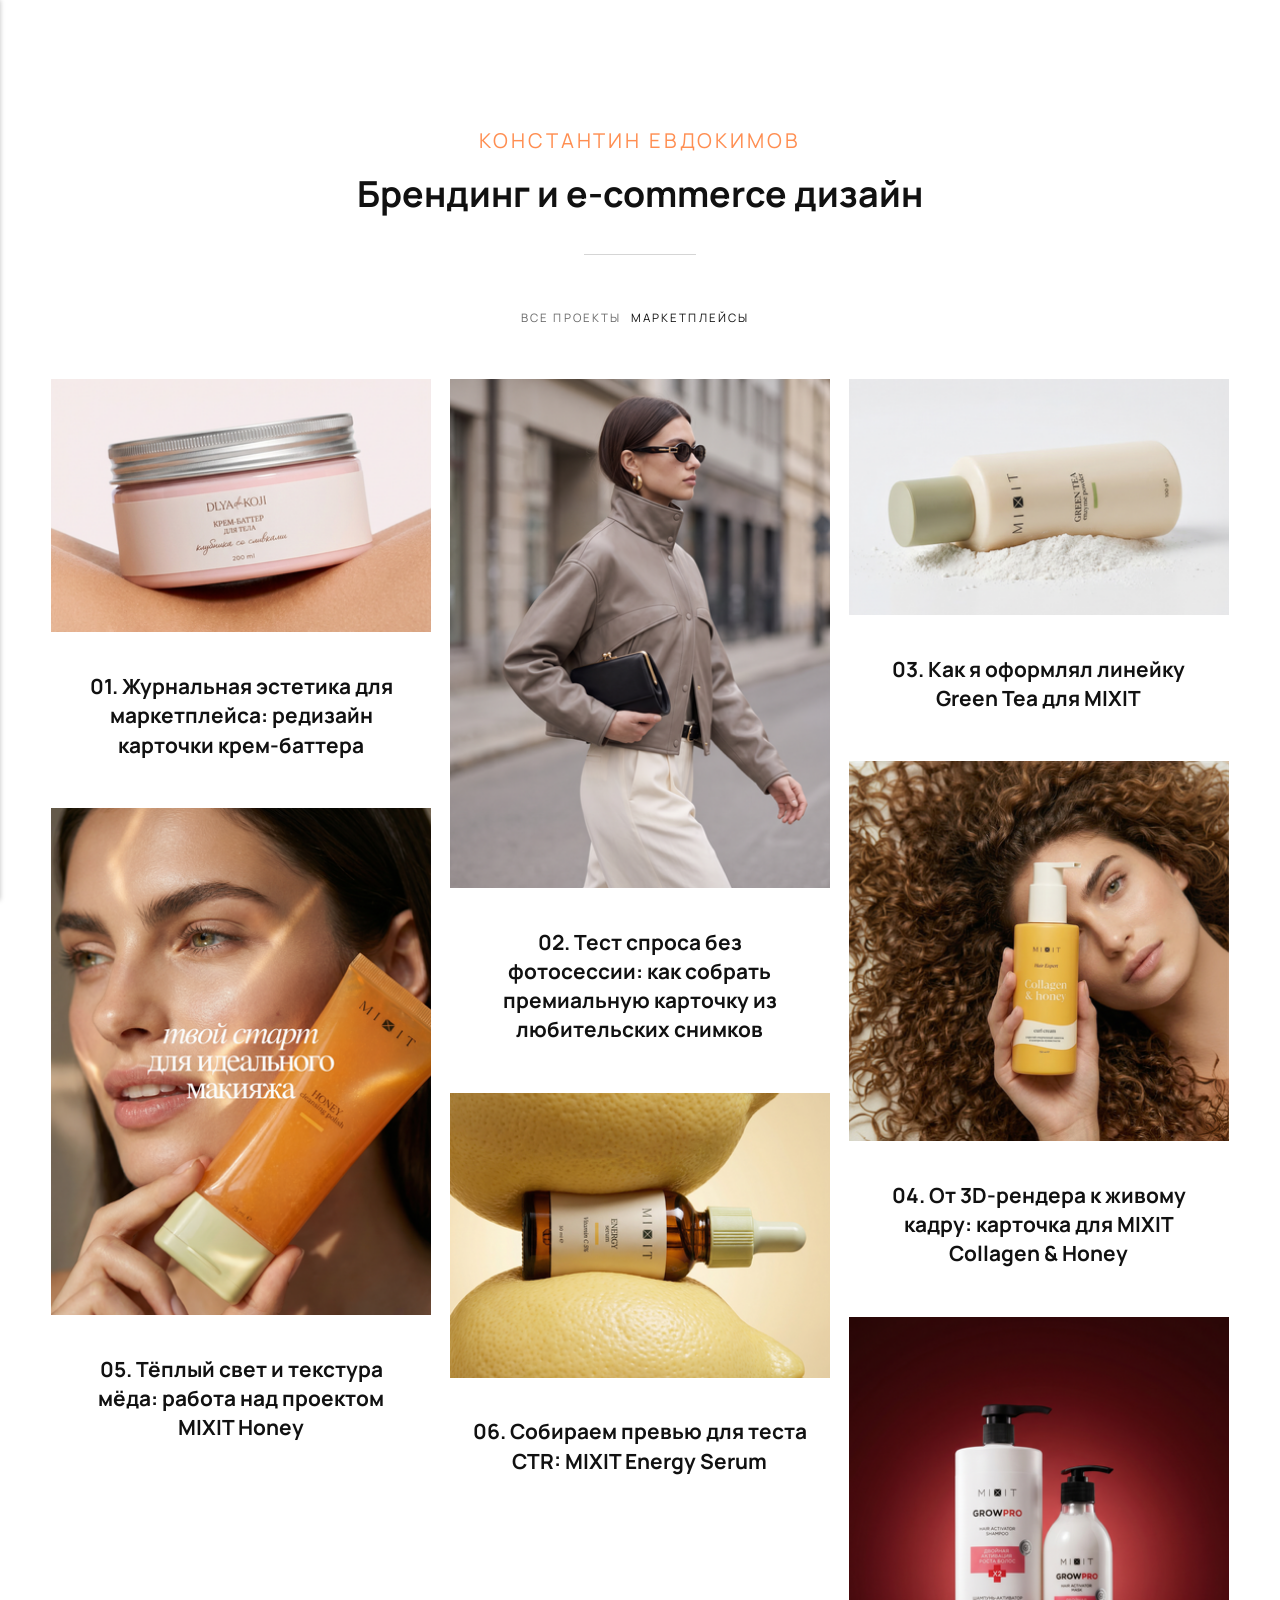
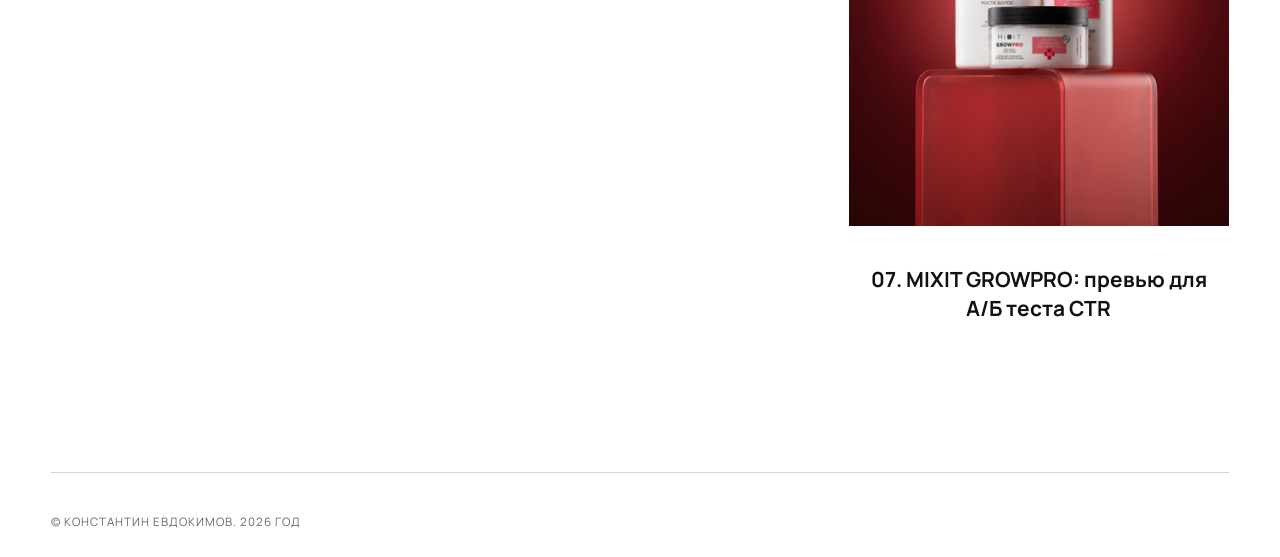
==== commit cc4870ec: "Updated from Publii" ====
--- a/index.html
+++ b/index.html
@@ -1,3 +1,3 @@
 <!DOCTYPE html><html lang="ru"><head><meta charset="utf-8"><meta http-equiv="X-UA-Compatible" content="IE=edge"><meta name="viewport" content="width=device-width,initial-scale=1"><title>Константин Евдокимов</title><meta name="generator" content="Publii Open-Source CMS for Static Site"><link rel="canonical" href="https://e-codo.github.io/design/"><link rel="alternate" type="application/atom+xml" href="https://e-codo.github.io/design/feed.xml" title="Константин Евдокимов - RSS"><link rel="alternate" type="application/json" href="https://e-codo.github.io/design/feed.json" title="Константин Евдокимов - JSON"><meta property="og:title" content="Константин Евдокимов"><meta property="og:image" content="https://e-codo.github.io/design/media/website/253.svg"><meta property="og:image:width" content="140"><meta property="og:image:height" content="76"><meta property="og:site_name" content="Константин Евдокимов"><meta property="og:description" content=""><meta property="og:url" content="https://e-codo.github.io/design/"><meta property="og:type" content="website"><link rel="shortcut icon" href="https://e-codo.github.io/design/media/website/favicon.png" type="image/x-icon"><link rel="preload" href="https://e-codo.github.io/design/assets/dynamic/fonts/manrope/manrope.woff2" as="font" type="font/woff2" crossorigin><link rel="stylesheet" href="https://e-codo.github.io/design/assets/css/style.css?v&#x3D;e94a4b8b6d849deed505068317b6eeae"><script type="application/ld+json">{"@context":"http://schema.org","@type":"Organization","name":"Константин Евдокимов","logo":"https://e-codo.github.io/design/media/website/253.svg","url":"https://e-codo.github.io/design/"}</script><noscript><style>img[loading] {
                     opacity: 1;
-                }</style></noscript></head><body class="home-template"><div class="container"><header class="header" id="js-header"><a href="https://e-codo.github.io/design/" class="logo"><img src="https://e-codo.github.io/design/media/website/253.svg" alt="Константин Евдокимов" width="140" height="76"></a><nav class="navbar js-navbar"><button class="navbar__toggle js-toggle" aria-label="Menu"><span class="navbar__toggle-box"><span class="navbar__toggle-inner">Menu</span></span></button><ul class="navbar__menu"><li class="active"><a href="https://e-codo.github.io/design/" target="_self">Главная</a></li><li><span class="is-separator">Обо мне</span></li><li><span class="is-separator">Связь</span></li></ul></nav></header><main><section class="hero wrapper"><p style="font-size: 1.1rem; letter-spacing: 0.14em;"><span style="color: rgb(255, 142, 81);">КОНСТАНТИН ЕВДОКИМОВ</span></p><h1>Брендинг и e-commerce дизайн</h1></section><nav class="filter" aria-label="Content filters"><ul class="filter__button-group" role="group"><li><button class="filter__item is-active" data-filter="*" aria-pressed="true">все проекты</button></li><li><button class="filter__item" data-filter=".marketpleysy" aria-pressed="false">Маркетплейсы</button></li></ul></nav><section class="l-col l-col--3"><article class="c-card marketpleysy"><a href="https://e-codo.github.io/design/zhurnalnaya-estetika-dlya-marketpleysa-redizayn-kartochki-krem-battera/" class="c-card__link"><div class="c-card__header"><img src="https://e-codo.github.io/design/media/posts/3/31.png" srcset="https://e-codo.github.io/design/media/posts/3/responsive/31-xs.webp 300w, https://e-codo.github.io/design/media/posts/3/responsive/31-sm.webp 480w, https://e-codo.github.io/design/media/posts/3/responsive/31-md.webp 768w, https://e-codo.github.io/design/media/posts/3/responsive/31-lg.webp 1024w, https://e-codo.github.io/design/media/posts/3/responsive/31-xl.webp 1360w, https://e-codo.github.io/design/media/posts/3/responsive/31-2xl.webp 1600w, https://e-codo.github.io/design/media/posts/3/responsive/31-sm2.webp 375w" sizes="(min-width: 75em) 25vw, (min-width: 56.25em) 33vw, (min-width: 37.5em) 50vw, 100vw" loading="lazy" height="598" width="896" alt=""></div><div class="c-card__body"><div class="c-card__text"><h2>01. Журнальная эстетика для маркетплейса: редизайн карточки крем-баттера</h2></div></div></a></article><article class="c-card marketpleysy"><a href="https://e-codo.github.io/design/test-sprosa-bez-fotosessii-kak-sobrat-premialnuyu-kartochku-iz-lyubitelskih-snimkov/" class="c-card__link"><div class="c-card__header"><img src="https://e-codo.github.io/design/media/posts/8/google-nano-banana-2.1_.-.-200-.-fashion-.-.-.-._2026-11-14.png" srcset="https://e-codo.github.io/design/media/posts/8/responsive/google-nano-banana-2.1_.-.-200-.-fashion-.-.-.-._2026-11-14-xs.webp 300w, https://e-codo.github.io/design/media/posts/8/responsive/google-nano-banana-2.1_.-.-200-.-fashion-.-.-.-._2026-11-14-sm.webp 480w, https://e-codo.github.io/design/media/posts/8/responsive/google-nano-banana-2.1_.-.-200-.-fashion-.-.-.-._2026-11-14-md.webp 768w, https://e-codo.github.io/design/media/posts/8/responsive/google-nano-banana-2.1_.-.-200-.-fashion-.-.-.-._2026-11-14-lg.webp 1024w, https://e-codo.github.io/design/media/posts/8/responsive/google-nano-banana-2.1_.-.-200-.-fashion-.-.-.-._2026-11-14-xl.webp 1360w, https://e-codo.github.io/design/media/posts/8/responsive/google-nano-banana-2.1_.-.-200-.-fashion-.-.-.-._2026-11-14-2xl.webp 1600w, https://e-codo.github.io/design/media/posts/8/responsive/google-nano-banana-2.1_.-.-200-.-fashion-.-.-.-._2026-11-14-sm2.webp 375w" sizes="(min-width: 75em) 25vw, (min-width: 56.25em) 33vw, (min-width: 37.5em) 50vw, 100vw" loading="lazy" height="2400" width="1792" alt=""></div><div class="c-card__body"><div class="c-card__text"><h2>02. Тест спроса без фотосессии: как собрать премиальную карточку из любительских снимков</h2></div></div></a></article><article class="c-card marketpleysy"><a href="https://e-codo.github.io/design/kartochka-dlya-hita/" class="c-card__link"><div class="c-card__header"><img src="https://e-codo.github.io/design/media/posts/10/SKUA001027800_LIST_A011_13.03.png" srcset="https://e-codo.github.io/design/media/posts/10/responsive/SKUA001027800_LIST_A011_13.03-xs.webp 300w, https://e-codo.github.io/design/media/posts/10/responsive/SKUA001027800_LIST_A011_13.03-sm.webp 480w, https://e-codo.github.io/design/media/posts/10/responsive/SKUA001027800_LIST_A011_13.03-md.webp 768w, https://e-codo.github.io/design/media/posts/10/responsive/SKUA001027800_LIST_A011_13.03-lg.webp 1024w, https://e-codo.github.io/design/media/posts/10/responsive/SKUA001027800_LIST_A011_13.03-xl.webp 1360w, https://e-codo.github.io/design/media/posts/10/responsive/SKUA001027800_LIST_A011_13.03-2xl.webp 1600w, https://e-codo.github.io/design/media/posts/10/responsive/SKUA001027800_LIST_A011_13.03-sm2.webp 375w" sizes="(min-width: 75em) 25vw, (min-width: 56.25em) 33vw, (min-width: 37.5em) 50vw, 100vw" loading="lazy" height="558" width="900" alt=""></div><div class="c-card__body"><div class="c-card__text"><h2>03. Как я оформлял линейку Green Tea для MIXIT</h2></div></div></a></article><article class="c-card"><a href="https://e-codo.github.io/design/prevyu-i-kartochka-tovara-dlya-tovara-kategorii-volosy/" class="c-card__link"><div class="c-card__header"><img src="https://e-codo.github.io/design/media/posts/9/41-2.png" srcset="https://e-codo.github.io/design/media/posts/9/responsive/41-2-xs.webp 300w, https://e-codo.github.io/design/media/posts/9/responsive/41-2-sm.webp 480w, https://e-codo.github.io/design/media/posts/9/responsive/41-2-md.webp 768w, https://e-codo.github.io/design/media/posts/9/responsive/41-2-lg.webp 1024w, https://e-codo.github.io/design/media/posts/9/responsive/41-2-xl.webp 1360w, https://e-codo.github.io/design/media/posts/9/responsive/41-2-2xl.webp 1600w, https://e-codo.github.io/design/media/posts/9/responsive/41-2-sm2.webp 375w" sizes="(min-width: 75em) 25vw, (min-width: 56.25em) 33vw, (min-width: 37.5em) 50vw, 100vw" loading="lazy" height="1419" width="1419" alt=""></div><div class="c-card__body"><div class="c-card__text"><h2>04. От 3D-рендера к живому кадру: карточка для MIXIT Collagen &amp; Honey</h2></div></div></a></article><article class="c-card marketpleysy"><a href="https://e-codo.github.io/design/polish-dlya-lica-kak-ritual-pered-makiyazhem/" class="c-card__link"><div class="c-card__header"><img src="https://e-codo.github.io/design/media/posts/11/SKUA000833700_LIST_1A_06.03.26.png" srcset="https://e-codo.github.io/design/media/posts/11/responsive/SKUA000833700_LIST_1A_06.03.26-xs.webp 300w, https://e-codo.github.io/design/media/posts/11/responsive/SKUA000833700_LIST_1A_06.03.26-sm.webp 480w, https://e-codo.github.io/design/media/posts/11/responsive/SKUA000833700_LIST_1A_06.03.26-md.webp 768w, https://e-codo.github.io/design/media/posts/11/responsive/SKUA000833700_LIST_1A_06.03.26-lg.webp 1024w, https://e-codo.github.io/design/media/posts/11/responsive/SKUA000833700_LIST_1A_06.03.26-xl.webp 1360w, https://e-codo.github.io/design/media/posts/11/responsive/SKUA000833700_LIST_1A_06.03.26-2xl.webp 1600w, https://e-codo.github.io/design/media/posts/11/responsive/SKUA000833700_LIST_1A_06.03.26-sm2.webp 375w" sizes="(min-width: 75em) 25vw, (min-width: 56.25em) 33vw, (min-width: 37.5em) 50vw, 100vw" loading="lazy" height="1200" width="900" alt=""></div><div class="c-card__body"><div class="c-card__text"><h2>05. Тёплый свет и текстура мёда: работа над проектом MIXIT Honey</h2></div></div></a></article><article class="c-card marketpleysy"><a href="https://e-codo.github.io/design/sobiraem-prevyu-dlya-testa-ctr-mixit-energy-serum/" class="c-card__link"><div class="c-card__header"><img src="https://e-codo.github.io/design/media/posts/12/523.jpg" srcset="https://e-codo.github.io/design/media/posts/12/responsive/523-xs.webp 300w, https://e-codo.github.io/design/media/posts/12/responsive/523-sm.webp 480w, https://e-codo.github.io/design/media/posts/12/responsive/523-md.webp 768w, https://e-codo.github.io/design/media/posts/12/responsive/523-lg.webp 1024w, https://e-codo.github.io/design/media/posts/12/responsive/523-xl.webp 1360w, https://e-codo.github.io/design/media/posts/12/responsive/523-2xl.webp 1600w, https://e-codo.github.io/design/media/posts/12/responsive/523-sm2.webp 375w" sizes="(min-width: 75em) 25vw, (min-width: 56.25em) 33vw, (min-width: 37.5em) 50vw, 100vw" loading="lazy" height="1065" width="1419" alt=""></div><div class="c-card__body"><div class="c-card__text"><h2>06. Собираем превью для теста CTR: MIXIT Energy Serum</h2></div></div></a></article></section></main><footer class="footer"><div class="footer__copyright">© Константин Евдокимов. 2026 год</div></footer></div><script defer="defer" src="https://e-codo.github.io/design/assets/js/scripts.min.js?v&#x3D;1762f7ab131e33a4eb8fb224822de245"></script><script>window.publiiThemeMenuConfig={mobileMenuMode:'sidebar',animationSpeed:300,submenuWidth: 'auto',doubleClickTime:500,mobileMenuExpandableSubmenus:true,relatedContainerForOverlayMenuSelector:'.navbar'};</script><script defer="defer" src="https://e-codo.github.io/design/assets/js/isotope.pkgd.min.js?v&#x3D;2afcff647ed260006faa71c8e779e8d4"></script><script>window.addEventListener("DOMContentLoaded",function(){var j=new Isotope(".l-col",{itemSelector:".c-card",percentPosition:true,layoutMode:"masonry",transitionDuration:"0.5s",masonry:{columnWidth:".c-card"}});var g=document.querySelector(".filter__button-group");if(g){g.addEventListener("click",function(i){if(!matchesSelector(i.target,"button")){return}var k=i.target.getAttribute("data-filter");j.arrange({filter:k})});var b=document.querySelectorAll(".filter__button-group");for(var c=0,e=b.length;c<e;c++){var d=b[c];h(d)}function h(i){i.addEventListener("click",function(k){if(!matchesSelector(k.target,"button")){return}var m=i.querySelector(".is-active");if(m){m.classList.remove("is-active");m.setAttribute("aria-pressed","false")}k.target.classList.add("is-active");k.target.setAttribute("aria-pressed","true")})}}var a=document.querySelector(".l-col");var f=document.querySelectorAll(".c-card");a.classList.add("is-visible");j.revealItemElements(f)});</script><script>/*<![CDATA[*/var images=document.querySelectorAll("img[loading]");for(var i=0;i<images.length;i++){if(images[i].complete){images[i].classList.add("is-loaded")}else{images[i].addEventListener("load",function(){this.classList.add("is-loaded")},false)}};/*]]>*/</script></body></html>+                }</style></noscript></head><body class="home-template"><div class="container"><header class="header" id="js-header"><a href="https://e-codo.github.io/design/" class="logo"><img src="https://e-codo.github.io/design/media/website/253.svg" alt="Константин Евдокимов" width="140" height="76"></a><nav class="navbar js-navbar"><button class="navbar__toggle js-toggle" aria-label="Menu"><span class="navbar__toggle-box"><span class="navbar__toggle-inner">Menu</span></span></button><ul class="navbar__menu"><li class="active"><a href="https://e-codo.github.io/design/" target="_self">Главная</a></li><li><span class="is-separator">Обо мне</span></li><li><span class="is-separator">Связь</span></li></ul></nav></header><main><section class="hero wrapper"><p style="font-size: 1.1rem; letter-spacing: 0.14em;"><span style="color: rgb(255, 142, 81);">КОНСТАНТИН ЕВДОКИМОВ</span></p><h1>Брендинг и e-commerce дизайн</h1></section><nav class="filter" aria-label="Content filters"><ul class="filter__button-group" role="group"><li><button class="filter__item is-active" data-filter="*" aria-pressed="true">все проекты</button></li><li><button class="filter__item" data-filter=".marketpleysy" aria-pressed="false">Маркетплейсы</button></li></ul></nav><section class="l-col l-col--3"><article class="c-card marketpleysy"><a href="https://e-codo.github.io/design/zhurnalnaya-estetika-dlya-marketpleysa-redizayn-kartochki-krem-battera/" class="c-card__link"><div class="c-card__header"><img src="https://e-codo.github.io/design/media/posts/3/31.png" srcset="https://e-codo.github.io/design/media/posts/3/responsive/31-xs.webp 300w, https://e-codo.github.io/design/media/posts/3/responsive/31-sm.webp 480w, https://e-codo.github.io/design/media/posts/3/responsive/31-md.webp 768w, https://e-codo.github.io/design/media/posts/3/responsive/31-lg.webp 1024w, https://e-codo.github.io/design/media/posts/3/responsive/31-xl.webp 1360w, https://e-codo.github.io/design/media/posts/3/responsive/31-2xl.webp 1600w, https://e-codo.github.io/design/media/posts/3/responsive/31-sm2.webp 375w" sizes="(min-width: 75em) 25vw, (min-width: 56.25em) 33vw, (min-width: 37.5em) 50vw, 100vw" loading="lazy" height="598" width="896" alt=""></div><div class="c-card__body"><div class="c-card__text"><h2>01. Журнальная эстетика для маркетплейса: редизайн карточки крем-баттера</h2></div></div></a></article><article class="c-card marketpleysy"><a href="https://e-codo.github.io/design/test-sprosa-bez-fotosessii-kak-sobrat-premialnuyu-kartochku-iz-lyubitelskih-snimkov/" class="c-card__link"><div class="c-card__header"><img src="https://e-codo.github.io/design/media/posts/8/google-nano-banana-2.1_.-.-200-.-fashion-.-.-.-._2026-11-14.png" srcset="https://e-codo.github.io/design/media/posts/8/responsive/google-nano-banana-2.1_.-.-200-.-fashion-.-.-.-._2026-11-14-xs.webp 300w, https://e-codo.github.io/design/media/posts/8/responsive/google-nano-banana-2.1_.-.-200-.-fashion-.-.-.-._2026-11-14-sm.webp 480w, https://e-codo.github.io/design/media/posts/8/responsive/google-nano-banana-2.1_.-.-200-.-fashion-.-.-.-._2026-11-14-md.webp 768w, https://e-codo.github.io/design/media/posts/8/responsive/google-nano-banana-2.1_.-.-200-.-fashion-.-.-.-._2026-11-14-lg.webp 1024w, https://e-codo.github.io/design/media/posts/8/responsive/google-nano-banana-2.1_.-.-200-.-fashion-.-.-.-._2026-11-14-xl.webp 1360w, https://e-codo.github.io/design/media/posts/8/responsive/google-nano-banana-2.1_.-.-200-.-fashion-.-.-.-._2026-11-14-2xl.webp 1600w, https://e-codo.github.io/design/media/posts/8/responsive/google-nano-banana-2.1_.-.-200-.-fashion-.-.-.-._2026-11-14-sm2.webp 375w" sizes="(min-width: 75em) 25vw, (min-width: 56.25em) 33vw, (min-width: 37.5em) 50vw, 100vw" loading="lazy" height="2400" width="1792" alt=""></div><div class="c-card__body"><div class="c-card__text"><h2>02. Тест спроса без фотосессии: как собрать премиальную карточку из любительских снимков</h2></div></div></a></article><article class="c-card marketpleysy"><a href="https://e-codo.github.io/design/kartochka-dlya-hita/" class="c-card__link"><div class="c-card__header"><img src="https://e-codo.github.io/design/media/posts/10/SKUA001027800_LIST_A011_13.03.png" srcset="https://e-codo.github.io/design/media/posts/10/responsive/SKUA001027800_LIST_A011_13.03-xs.webp 300w, https://e-codo.github.io/design/media/posts/10/responsive/SKUA001027800_LIST_A011_13.03-sm.webp 480w, https://e-codo.github.io/design/media/posts/10/responsive/SKUA001027800_LIST_A011_13.03-md.webp 768w, https://e-codo.github.io/design/media/posts/10/responsive/SKUA001027800_LIST_A011_13.03-lg.webp 1024w, https://e-codo.github.io/design/media/posts/10/responsive/SKUA001027800_LIST_A011_13.03-xl.webp 1360w, https://e-codo.github.io/design/media/posts/10/responsive/SKUA001027800_LIST_A011_13.03-2xl.webp 1600w, https://e-codo.github.io/design/media/posts/10/responsive/SKUA001027800_LIST_A011_13.03-sm2.webp 375w" sizes="(min-width: 75em) 25vw, (min-width: 56.25em) 33vw, (min-width: 37.5em) 50vw, 100vw" loading="lazy" height="558" width="900" alt=""></div><div class="c-card__body"><div class="c-card__text"><h2>03. Как я оформлял линейку Green Tea для MIXIT</h2></div></div></a></article><article class="c-card marketpleysy"><a href="https://e-codo.github.io/design/prevyu-i-kartochka-tovara-dlya-tovara-kategorii-volosy/" class="c-card__link"><div class="c-card__header"><img src="https://e-codo.github.io/design/media/posts/9/41-2.png" srcset="https://e-codo.github.io/design/media/posts/9/responsive/41-2-xs.webp 300w, https://e-codo.github.io/design/media/posts/9/responsive/41-2-sm.webp 480w, https://e-codo.github.io/design/media/posts/9/responsive/41-2-md.webp 768w, https://e-codo.github.io/design/media/posts/9/responsive/41-2-lg.webp 1024w, https://e-codo.github.io/design/media/posts/9/responsive/41-2-xl.webp 1360w, https://e-codo.github.io/design/media/posts/9/responsive/41-2-2xl.webp 1600w, https://e-codo.github.io/design/media/posts/9/responsive/41-2-sm2.webp 375w" sizes="(min-width: 75em) 25vw, (min-width: 56.25em) 33vw, (min-width: 37.5em) 50vw, 100vw" loading="lazy" height="1419" width="1419" alt=""></div><div class="c-card__body"><div class="c-card__text"><h2>04. От 3D-рендера к живому кадру: карточка для MIXIT Collagen &amp; Honey</h2></div></div></a></article><article class="c-card marketpleysy"><a href="https://e-codo.github.io/design/polish-dlya-lica-kak-ritual-pered-makiyazhem/" class="c-card__link"><div class="c-card__header"><img src="https://e-codo.github.io/design/media/posts/11/SKUA000833700_LIST_1A_06.03.26.png" srcset="https://e-codo.github.io/design/media/posts/11/responsive/SKUA000833700_LIST_1A_06.03.26-xs.webp 300w, https://e-codo.github.io/design/media/posts/11/responsive/SKUA000833700_LIST_1A_06.03.26-sm.webp 480w, https://e-codo.github.io/design/media/posts/11/responsive/SKUA000833700_LIST_1A_06.03.26-md.webp 768w, https://e-codo.github.io/design/media/posts/11/responsive/SKUA000833700_LIST_1A_06.03.26-lg.webp 1024w, https://e-codo.github.io/design/media/posts/11/responsive/SKUA000833700_LIST_1A_06.03.26-xl.webp 1360w, https://e-codo.github.io/design/media/posts/11/responsive/SKUA000833700_LIST_1A_06.03.26-2xl.webp 1600w, https://e-codo.github.io/design/media/posts/11/responsive/SKUA000833700_LIST_1A_06.03.26-sm2.webp 375w" sizes="(min-width: 75em) 25vw, (min-width: 56.25em) 33vw, (min-width: 37.5em) 50vw, 100vw" loading="lazy" height="1200" width="900" alt=""></div><div class="c-card__body"><div class="c-card__text"><h2>05. Тёплый свет и текстура мёда: работа над проектом MIXIT Honey</h2></div></div></a></article><article class="c-card marketpleysy"><a href="https://e-codo.github.io/design/sobiraem-prevyu-dlya-testa-ctr-mixit-energy-serum/" class="c-card__link"><div class="c-card__header"><img src="https://e-codo.github.io/design/media/posts/12/523.jpg" srcset="https://e-codo.github.io/design/media/posts/12/responsive/523-xs.webp 300w, https://e-codo.github.io/design/media/posts/12/responsive/523-sm.webp 480w, https://e-codo.github.io/design/media/posts/12/responsive/523-md.webp 768w, https://e-codo.github.io/design/media/posts/12/responsive/523-lg.webp 1024w, https://e-codo.github.io/design/media/posts/12/responsive/523-xl.webp 1360w, https://e-codo.github.io/design/media/posts/12/responsive/523-2xl.webp 1600w, https://e-codo.github.io/design/media/posts/12/responsive/523-sm2.webp 375w" sizes="(min-width: 75em) 25vw, (min-width: 56.25em) 33vw, (min-width: 37.5em) 50vw, 100vw" loading="lazy" height="1065" width="1419" alt=""></div><div class="c-card__body"><div class="c-card__text"><h2>06. Собираем превью для теста CTR: MIXIT Energy Serum</h2></div></div></a></article><article class="c-card marketpleysy"><a href="https://e-codo.github.io/design/07-test-prevyu-dlya-nabora-rosta-volos/" class="c-card__link"><div class="c-card__header"><img src="https://e-codo.github.io/design/media/posts/13/magnific_.-.-.-.-.-.-rounded-squar_YV3vvOQWeC-1.png" srcset="https://e-codo.github.io/design/media/posts/13/responsive/magnific_.-.-.-.-.-.-rounded-squar_YV3vvOQWeC-1-xs.webp 300w, https://e-codo.github.io/design/media/posts/13/responsive/magnific_.-.-.-.-.-.-rounded-squar_YV3vvOQWeC-1-sm.webp 480w, https://e-codo.github.io/design/media/posts/13/responsive/magnific_.-.-.-.-.-.-rounded-squar_YV3vvOQWeC-1-md.webp 768w, https://e-codo.github.io/design/media/posts/13/responsive/magnific_.-.-.-.-.-.-rounded-squar_YV3vvOQWeC-1-lg.webp 1024w, https://e-codo.github.io/design/media/posts/13/responsive/magnific_.-.-.-.-.-.-rounded-squar_YV3vvOQWeC-1-xl.webp 1360w, https://e-codo.github.io/design/media/posts/13/responsive/magnific_.-.-.-.-.-.-rounded-squar_YV3vvOQWeC-1-2xl.webp 1600w, https://e-codo.github.io/design/media/posts/13/responsive/magnific_.-.-.-.-.-.-rounded-squar_YV3vvOQWeC-1-sm2.webp 375w" sizes="(min-width: 75em) 25vw, (min-width: 56.25em) 33vw, (min-width: 37.5em) 50vw, 100vw" loading="lazy" height="2032" width="1518" alt=""></div><div class="c-card__body"><div class="c-card__text"><h2>07. MIXIT GROWPRO: превью для А/Б теста CTR</h2></div></div></a></article></section></main><footer class="footer"><div class="footer__copyright">© Константин Евдокимов. 2026 год</div></footer></div><script defer="defer" src="https://e-codo.github.io/design/assets/js/scripts.min.js?v&#x3D;1762f7ab131e33a4eb8fb224822de245"></script><script>window.publiiThemeMenuConfig={mobileMenuMode:'sidebar',animationSpeed:300,submenuWidth: 'auto',doubleClickTime:500,mobileMenuExpandableSubmenus:true,relatedContainerForOverlayMenuSelector:'.navbar'};</script><script defer="defer" src="https://e-codo.github.io/design/assets/js/isotope.pkgd.min.js?v&#x3D;2afcff647ed260006faa71c8e779e8d4"></script><script>window.addEventListener("DOMContentLoaded",function(){var j=new Isotope(".l-col",{itemSelector:".c-card",percentPosition:true,layoutMode:"masonry",transitionDuration:"0.5s",masonry:{columnWidth:".c-card"}});var g=document.querySelector(".filter__button-group");if(g){g.addEventListener("click",function(i){if(!matchesSelector(i.target,"button")){return}var k=i.target.getAttribute("data-filter");j.arrange({filter:k})});var b=document.querySelectorAll(".filter__button-group");for(var c=0,e=b.length;c<e;c++){var d=b[c];h(d)}function h(i){i.addEventListener("click",function(k){if(!matchesSelector(k.target,"button")){return}var m=i.querySelector(".is-active");if(m){m.classList.remove("is-active");m.setAttribute("aria-pressed","false")}k.target.classList.add("is-active");k.target.setAttribute("aria-pressed","true")})}}var a=document.querySelector(".l-col");var f=document.querySelectorAll(".c-card");a.classList.add("is-visible");j.revealItemElements(f)});</script><script>/*<![CDATA[*/var images=document.querySelectorAll("img[loading]");for(var i=0;i<images.length;i++){if(images[i].complete){images[i].classList.add("is-loaded")}else{images[i].addEventListener("load",function(){this.classList.add("is-loaded")},false)}};/*]]>*/</script></body></html>
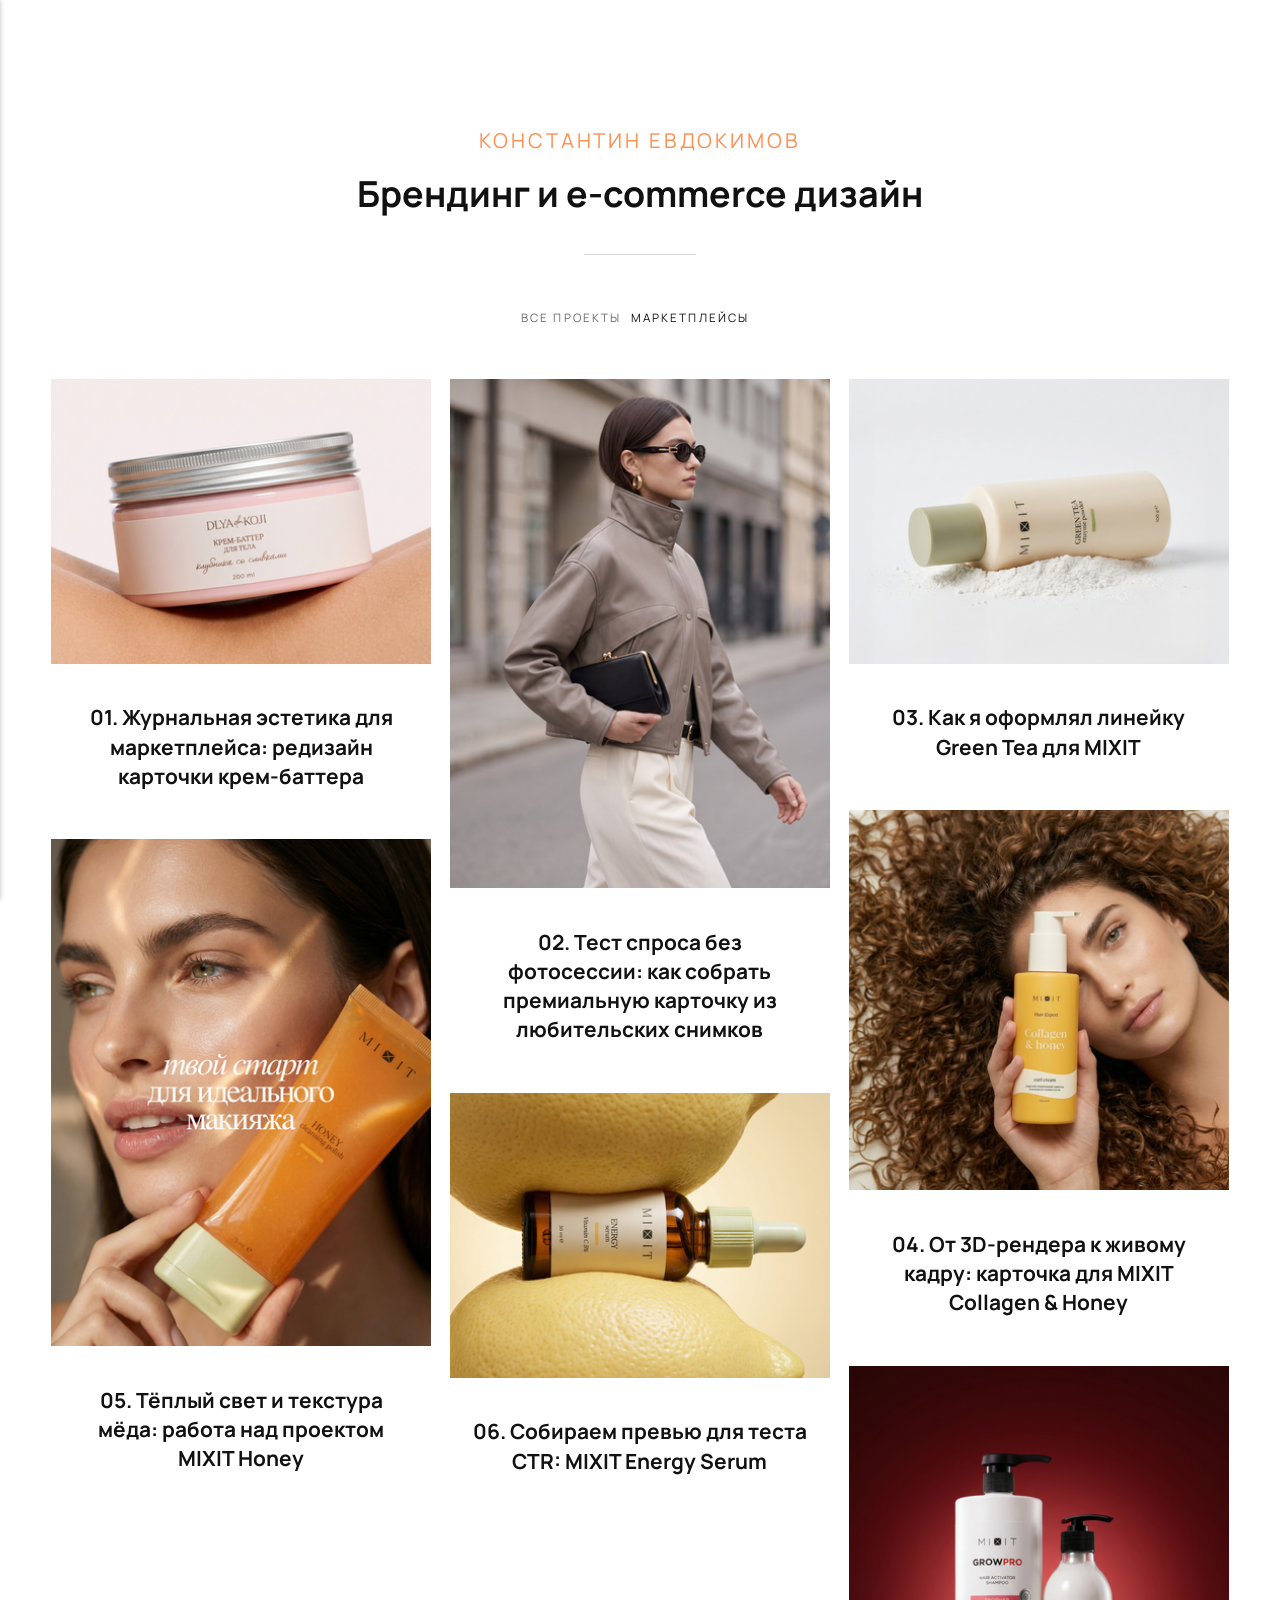
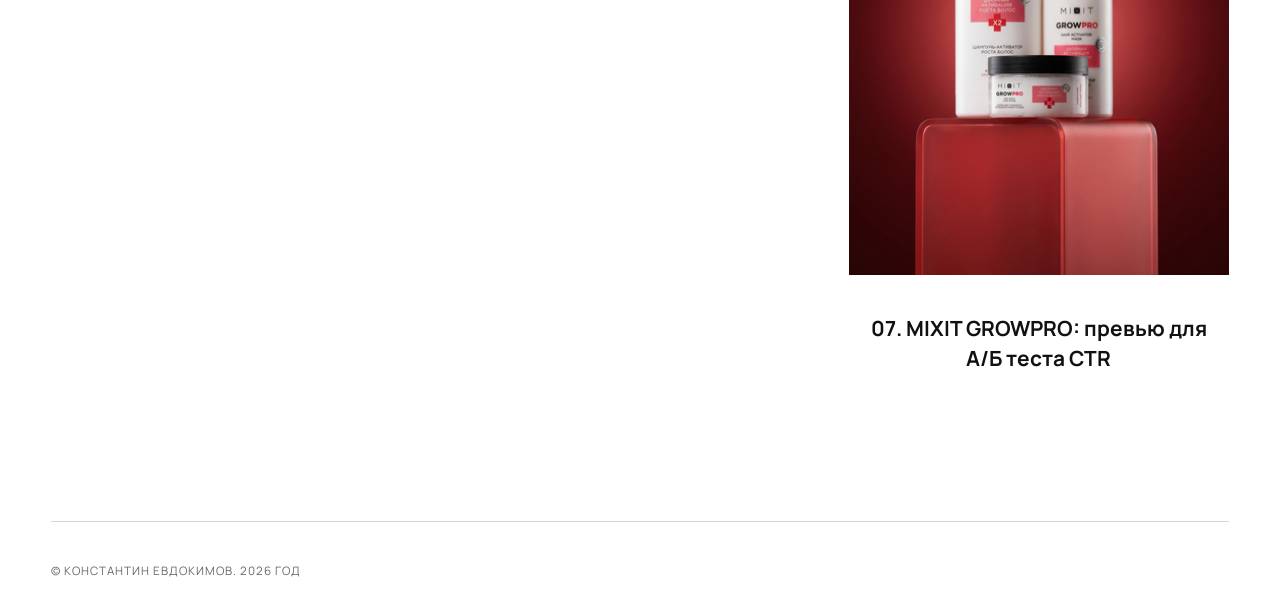
==== commit 2d3dc667: "Updated from Publii" ====
--- a/index.html
+++ b/index.html
@@ -1,3 +1,3 @@
 <!DOCTYPE html><html lang="ru"><head><meta charset="utf-8"><meta http-equiv="X-UA-Compatible" content="IE=edge"><meta name="viewport" content="width=device-width,initial-scale=1"><title>Константин Евдокимов</title><meta name="generator" content="Publii Open-Source CMS for Static Site"><link rel="canonical" href="https://e-codo.github.io/design/"><link rel="alternate" type="application/atom+xml" href="https://e-codo.github.io/design/feed.xml" title="Константин Евдокимов - RSS"><link rel="alternate" type="application/json" href="https://e-codo.github.io/design/feed.json" title="Константин Евдокимов - JSON"><meta property="og:title" content="Константин Евдокимов"><meta property="og:image" content="https://e-codo.github.io/design/media/website/253.svg"><meta property="og:image:width" content="140"><meta property="og:image:height" content="76"><meta property="og:site_name" content="Константин Евдокимов"><meta property="og:description" content=""><meta property="og:url" content="https://e-codo.github.io/design/"><meta property="og:type" content="website"><link rel="shortcut icon" href="https://e-codo.github.io/design/media/website/favicon.png" type="image/x-icon"><link rel="preload" href="https://e-codo.github.io/design/assets/dynamic/fonts/manrope/manrope.woff2" as="font" type="font/woff2" crossorigin><link rel="stylesheet" href="https://e-codo.github.io/design/assets/css/style.css?v&#x3D;e94a4b8b6d849deed505068317b6eeae"><script type="application/ld+json">{"@context":"http://schema.org","@type":"Organization","name":"Константин Евдокимов","logo":"https://e-codo.github.io/design/media/website/253.svg","url":"https://e-codo.github.io/design/"}</script><noscript><style>img[loading] {
                     opacity: 1;
-                }</style></noscript></head><body class="home-template"><div class="container"><header class="header" id="js-header"><a href="https://e-codo.github.io/design/" class="logo"><img src="https://e-codo.github.io/design/media/website/253.svg" alt="Константин Евдокимов" width="140" height="76"></a><nav class="navbar js-navbar"><button class="navbar__toggle js-toggle" aria-label="Menu"><span class="navbar__toggle-box"><span class="navbar__toggle-inner">Menu</span></span></button><ul class="navbar__menu"><li class="active"><a href="https://e-codo.github.io/design/" target="_self">Главная</a></li><li><span class="is-separator">Обо мне</span></li><li><span class="is-separator">Связь</span></li></ul></nav></header><main><section class="hero wrapper"><p style="font-size: 1.1rem; letter-spacing: 0.14em;"><span style="color: rgb(255, 142, 81);">КОНСТАНТИН ЕВДОКИМОВ</span></p><h1>Брендинг и e-commerce дизайн</h1></section><nav class="filter" aria-label="Content filters"><ul class="filter__button-group" role="group"><li><button class="filter__item is-active" data-filter="*" aria-pressed="true">все проекты</button></li><li><button class="filter__item" data-filter=".marketpleysy" aria-pressed="false">Маркетплейсы</button></li></ul></nav><section class="l-col l-col--3"><article class="c-card marketpleysy"><a href="https://e-codo.github.io/design/zhurnalnaya-estetika-dlya-marketpleysa-redizayn-kartochki-krem-battera/" class="c-card__link"><div class="c-card__header"><img src="https://e-codo.github.io/design/media/posts/3/31.png" srcset="https://e-codo.github.io/design/media/posts/3/responsive/31-xs.webp 300w, https://e-codo.github.io/design/media/posts/3/responsive/31-sm.webp 480w, https://e-codo.github.io/design/media/posts/3/responsive/31-md.webp 768w, https://e-codo.github.io/design/media/posts/3/responsive/31-lg.webp 1024w, https://e-codo.github.io/design/media/posts/3/responsive/31-xl.webp 1360w, https://e-codo.github.io/design/media/posts/3/responsive/31-2xl.webp 1600w, https://e-codo.github.io/design/media/posts/3/responsive/31-sm2.webp 375w" sizes="(min-width: 75em) 25vw, (min-width: 56.25em) 33vw, (min-width: 37.5em) 50vw, 100vw" loading="lazy" height="598" width="896" alt=""></div><div class="c-card__body"><div class="c-card__text"><h2>01. Журнальная эстетика для маркетплейса: редизайн карточки крем-баттера</h2></div></div></a></article><article class="c-card marketpleysy"><a href="https://e-codo.github.io/design/test-sprosa-bez-fotosessii-kak-sobrat-premialnuyu-kartochku-iz-lyubitelskih-snimkov/" class="c-card__link"><div class="c-card__header"><img src="https://e-codo.github.io/design/media/posts/8/google-nano-banana-2.1_.-.-200-.-fashion-.-.-.-._2026-11-14.png" srcset="https://e-codo.github.io/design/media/posts/8/responsive/google-nano-banana-2.1_.-.-200-.-fashion-.-.-.-._2026-11-14-xs.webp 300w, https://e-codo.github.io/design/media/posts/8/responsive/google-nano-banana-2.1_.-.-200-.-fashion-.-.-.-._2026-11-14-sm.webp 480w, https://e-codo.github.io/design/media/posts/8/responsive/google-nano-banana-2.1_.-.-200-.-fashion-.-.-.-._2026-11-14-md.webp 768w, https://e-codo.github.io/design/media/posts/8/responsive/google-nano-banana-2.1_.-.-200-.-fashion-.-.-.-._2026-11-14-lg.webp 1024w, https://e-codo.github.io/design/media/posts/8/responsive/google-nano-banana-2.1_.-.-200-.-fashion-.-.-.-._2026-11-14-xl.webp 1360w, https://e-codo.github.io/design/media/posts/8/responsive/google-nano-banana-2.1_.-.-200-.-fashion-.-.-.-._2026-11-14-2xl.webp 1600w, https://e-codo.github.io/design/media/posts/8/responsive/google-nano-banana-2.1_.-.-200-.-fashion-.-.-.-._2026-11-14-sm2.webp 375w" sizes="(min-width: 75em) 25vw, (min-width: 56.25em) 33vw, (min-width: 37.5em) 50vw, 100vw" loading="lazy" height="2400" width="1792" alt=""></div><div class="c-card__body"><div class="c-card__text"><h2>02. Тест спроса без фотосессии: как собрать премиальную карточку из любительских снимков</h2></div></div></a></article><article class="c-card marketpleysy"><a href="https://e-codo.github.io/design/kartochka-dlya-hita/" class="c-card__link"><div class="c-card__header"><img src="https://e-codo.github.io/design/media/posts/10/SKUA001027800_LIST_A011_13.03.png" srcset="https://e-codo.github.io/design/media/posts/10/responsive/SKUA001027800_LIST_A011_13.03-xs.webp 300w, https://e-codo.github.io/design/media/posts/10/responsive/SKUA001027800_LIST_A011_13.03-sm.webp 480w, https://e-codo.github.io/design/media/posts/10/responsive/SKUA001027800_LIST_A011_13.03-md.webp 768w, https://e-codo.github.io/design/media/posts/10/responsive/SKUA001027800_LIST_A011_13.03-lg.webp 1024w, https://e-codo.github.io/design/media/posts/10/responsive/SKUA001027800_LIST_A011_13.03-xl.webp 1360w, https://e-codo.github.io/design/media/posts/10/responsive/SKUA001027800_LIST_A011_13.03-2xl.webp 1600w, https://e-codo.github.io/design/media/posts/10/responsive/SKUA001027800_LIST_A011_13.03-sm2.webp 375w" sizes="(min-width: 75em) 25vw, (min-width: 56.25em) 33vw, (min-width: 37.5em) 50vw, 100vw" loading="lazy" height="558" width="900" alt=""></div><div class="c-card__body"><div class="c-card__text"><h2>03. Как я оформлял линейку Green Tea для MIXIT</h2></div></div></a></article><article class="c-card marketpleysy"><a href="https://e-codo.github.io/design/prevyu-i-kartochka-tovara-dlya-tovara-kategorii-volosy/" class="c-card__link"><div class="c-card__header"><img src="https://e-codo.github.io/design/media/posts/9/41-2.png" srcset="https://e-codo.github.io/design/media/posts/9/responsive/41-2-xs.webp 300w, https://e-codo.github.io/design/media/posts/9/responsive/41-2-sm.webp 480w, https://e-codo.github.io/design/media/posts/9/responsive/41-2-md.webp 768w, https://e-codo.github.io/design/media/posts/9/responsive/41-2-lg.webp 1024w, https://e-codo.github.io/design/media/posts/9/responsive/41-2-xl.webp 1360w, https://e-codo.github.io/design/media/posts/9/responsive/41-2-2xl.webp 1600w, https://e-codo.github.io/design/media/posts/9/responsive/41-2-sm2.webp 375w" sizes="(min-width: 75em) 25vw, (min-width: 56.25em) 33vw, (min-width: 37.5em) 50vw, 100vw" loading="lazy" height="1419" width="1419" alt=""></div><div class="c-card__body"><div class="c-card__text"><h2>04. От 3D-рендера к живому кадру: карточка для MIXIT Collagen &amp; Honey</h2></div></div></a></article><article class="c-card marketpleysy"><a href="https://e-codo.github.io/design/polish-dlya-lica-kak-ritual-pered-makiyazhem/" class="c-card__link"><div class="c-card__header"><img src="https://e-codo.github.io/design/media/posts/11/SKUA000833700_LIST_1A_06.03.26.png" srcset="https://e-codo.github.io/design/media/posts/11/responsive/SKUA000833700_LIST_1A_06.03.26-xs.webp 300w, https://e-codo.github.io/design/media/posts/11/responsive/SKUA000833700_LIST_1A_06.03.26-sm.webp 480w, https://e-codo.github.io/design/media/posts/11/responsive/SKUA000833700_LIST_1A_06.03.26-md.webp 768w, https://e-codo.github.io/design/media/posts/11/responsive/SKUA000833700_LIST_1A_06.03.26-lg.webp 1024w, https://e-codo.github.io/design/media/posts/11/responsive/SKUA000833700_LIST_1A_06.03.26-xl.webp 1360w, https://e-codo.github.io/design/media/posts/11/responsive/SKUA000833700_LIST_1A_06.03.26-2xl.webp 1600w, https://e-codo.github.io/design/media/posts/11/responsive/SKUA000833700_LIST_1A_06.03.26-sm2.webp 375w" sizes="(min-width: 75em) 25vw, (min-width: 56.25em) 33vw, (min-width: 37.5em) 50vw, 100vw" loading="lazy" height="1200" width="900" alt=""></div><div class="c-card__body"><div class="c-card__text"><h2>05. Тёплый свет и текстура мёда: работа над проектом MIXIT Honey</h2></div></div></a></article><article class="c-card marketpleysy"><a href="https://e-codo.github.io/design/sobiraem-prevyu-dlya-testa-ctr-mixit-energy-serum/" class="c-card__link"><div class="c-card__header"><img src="https://e-codo.github.io/design/media/posts/12/523.jpg" srcset="https://e-codo.github.io/design/media/posts/12/responsive/523-xs.webp 300w, https://e-codo.github.io/design/media/posts/12/responsive/523-sm.webp 480w, https://e-codo.github.io/design/media/posts/12/responsive/523-md.webp 768w, https://e-codo.github.io/design/media/posts/12/responsive/523-lg.webp 1024w, https://e-codo.github.io/design/media/posts/12/responsive/523-xl.webp 1360w, https://e-codo.github.io/design/media/posts/12/responsive/523-2xl.webp 1600w, https://e-codo.github.io/design/media/posts/12/responsive/523-sm2.webp 375w" sizes="(min-width: 75em) 25vw, (min-width: 56.25em) 33vw, (min-width: 37.5em) 50vw, 100vw" loading="lazy" height="1065" width="1419" alt=""></div><div class="c-card__body"><div class="c-card__text"><h2>06. Собираем превью для теста CTR: MIXIT Energy Serum</h2></div></div></a></article><article class="c-card marketpleysy"><a href="https://e-codo.github.io/design/07-test-prevyu-dlya-nabora-rosta-volos/" class="c-card__link"><div class="c-card__header"><img src="https://e-codo.github.io/design/media/posts/13/magnific_.-.-.-.-.-.-rounded-squar_YV3vvOQWeC-1.png" srcset="https://e-codo.github.io/design/media/posts/13/responsive/magnific_.-.-.-.-.-.-rounded-squar_YV3vvOQWeC-1-xs.webp 300w, https://e-codo.github.io/design/media/posts/13/responsive/magnific_.-.-.-.-.-.-rounded-squar_YV3vvOQWeC-1-sm.webp 480w, https://e-codo.github.io/design/media/posts/13/responsive/magnific_.-.-.-.-.-.-rounded-squar_YV3vvOQWeC-1-md.webp 768w, https://e-codo.github.io/design/media/posts/13/responsive/magnific_.-.-.-.-.-.-rounded-squar_YV3vvOQWeC-1-lg.webp 1024w, https://e-codo.github.io/design/media/posts/13/responsive/magnific_.-.-.-.-.-.-rounded-squar_YV3vvOQWeC-1-xl.webp 1360w, https://e-codo.github.io/design/media/posts/13/responsive/magnific_.-.-.-.-.-.-rounded-squar_YV3vvOQWeC-1-2xl.webp 1600w, https://e-codo.github.io/design/media/posts/13/responsive/magnific_.-.-.-.-.-.-rounded-squar_YV3vvOQWeC-1-sm2.webp 375w" sizes="(min-width: 75em) 25vw, (min-width: 56.25em) 33vw, (min-width: 37.5em) 50vw, 100vw" loading="lazy" height="2032" width="1518" alt=""></div><div class="c-card__body"><div class="c-card__text"><h2>07. MIXIT GROWPRO: превью для А/Б теста CTR</h2></div></div></a></article></section></main><footer class="footer"><div class="footer__copyright">© Константин Евдокимов. 2026 год</div></footer></div><script defer="defer" src="https://e-codo.github.io/design/assets/js/scripts.min.js?v&#x3D;1762f7ab131e33a4eb8fb224822de245"></script><script>window.publiiThemeMenuConfig={mobileMenuMode:'sidebar',animationSpeed:300,submenuWidth: 'auto',doubleClickTime:500,mobileMenuExpandableSubmenus:true,relatedContainerForOverlayMenuSelector:'.navbar'};</script><script defer="defer" src="https://e-codo.github.io/design/assets/js/isotope.pkgd.min.js?v&#x3D;2afcff647ed260006faa71c8e779e8d4"></script><script>window.addEventListener("DOMContentLoaded",function(){var j=new Isotope(".l-col",{itemSelector:".c-card",percentPosition:true,layoutMode:"masonry",transitionDuration:"0.5s",masonry:{columnWidth:".c-card"}});var g=document.querySelector(".filter__button-group");if(g){g.addEventListener("click",function(i){if(!matchesSelector(i.target,"button")){return}var k=i.target.getAttribute("data-filter");j.arrange({filter:k})});var b=document.querySelectorAll(".filter__button-group");for(var c=0,e=b.length;c<e;c++){var d=b[c];h(d)}function h(i){i.addEventListener("click",function(k){if(!matchesSelector(k.target,"button")){return}var m=i.querySelector(".is-active");if(m){m.classList.remove("is-active");m.setAttribute("aria-pressed","false")}k.target.classList.add("is-active");k.target.setAttribute("aria-pressed","true")})}}var a=document.querySelector(".l-col");var f=document.querySelectorAll(".c-card");a.classList.add("is-visible");j.revealItemElements(f)});</script><script>/*<![CDATA[*/var images=document.querySelectorAll("img[loading]");for(var i=0;i<images.length;i++){if(images[i].complete){images[i].classList.add("is-loaded")}else{images[i].addEventListener("load",function(){this.classList.add("is-loaded")},false)}};/*]]>*/</script></body></html>+                }</style></noscript></head><body class="home-template"><div class="container"><header class="header" id="js-header"><a href="https://e-codo.github.io/design/" class="logo"><img src="https://e-codo.github.io/design/media/website/253.svg" alt="Константин Евдокимов" width="140" height="76"></a><nav class="navbar js-navbar"><button class="navbar__toggle js-toggle" aria-label="Menu"><span class="navbar__toggle-box"><span class="navbar__toggle-inner">Menu</span></span></button><ul class="navbar__menu"><li class="active"><a href="https://e-codo.github.io/design/" target="_self">Главная</a></li><li><span class="is-separator">Обо мне</span></li><li><span class="is-separator">Связь</span></li></ul></nav></header><main><section class="hero wrapper"><p style="font-size: 1.1rem; letter-spacing: 0.14em;"><span style="color: rgb(255, 142, 81);">КОНСТАНТИН ЕВДОКИМОВ</span></p><h1>Брендинг и e-commerce дизайн</h1></section><nav class="filter" aria-label="Content filters"><ul class="filter__button-group" role="group"><li><button class="filter__item is-active" data-filter="*" aria-pressed="true">все проекты</button></li><li><button class="filter__item" data-filter=".marketpleysy" aria-pressed="false">Маркетплейсы</button></li></ul></nav><section class="l-col l-col--3"><article class="c-card marketpleysy"><a href="https://e-codo.github.io/design/zhurnalnaya-estetika-dlya-marketpleysa-redizayn-kartochki-krem-battera/" class="c-card__link"><div class="c-card__header"><img src="https://e-codo.github.io/design/media/posts/3/Frame-2087330698.png" srcset="https://e-codo.github.io/design/media/posts/3/responsive/Frame-2087330698-xs.webp 300w, https://e-codo.github.io/design/media/posts/3/responsive/Frame-2087330698-sm.webp 480w, https://e-codo.github.io/design/media/posts/3/responsive/Frame-2087330698-md.webp 768w, https://e-codo.github.io/design/media/posts/3/responsive/Frame-2087330698-lg.webp 1024w, https://e-codo.github.io/design/media/posts/3/responsive/Frame-2087330698-xl.webp 1360w, https://e-codo.github.io/design/media/posts/3/responsive/Frame-2087330698-2xl.webp 1600w, https://e-codo.github.io/design/media/posts/3/responsive/Frame-2087330698-sm2.webp 375w" sizes="(min-width: 75em) 25vw, (min-width: 56.25em) 33vw, (min-width: 37.5em) 50vw, 100vw" loading="lazy" height="754" width="1006" alt=""></div><div class="c-card__body"><div class="c-card__text"><h2>01. Журнальная эстетика для маркетплейса: редизайн карточки крем-баттера</h2></div></div></a></article><article class="c-card marketpleysy"><a href="https://e-codo.github.io/design/test-sprosa-bez-fotosessii-kak-sobrat-premialnuyu-kartochku-iz-lyubitelskih-snimkov/" class="c-card__link"><div class="c-card__header"><img src="https://e-codo.github.io/design/media/posts/8/google-nano-banana-2.1_.-.-200-.-fashion-.-.-.-._2026-11-14.png" srcset="https://e-codo.github.io/design/media/posts/8/responsive/google-nano-banana-2.1_.-.-200-.-fashion-.-.-.-._2026-11-14-xs.webp 300w, https://e-codo.github.io/design/media/posts/8/responsive/google-nano-banana-2.1_.-.-200-.-fashion-.-.-.-._2026-11-14-sm.webp 480w, https://e-codo.github.io/design/media/posts/8/responsive/google-nano-banana-2.1_.-.-200-.-fashion-.-.-.-._2026-11-14-md.webp 768w, https://e-codo.github.io/design/media/posts/8/responsive/google-nano-banana-2.1_.-.-200-.-fashion-.-.-.-._2026-11-14-lg.webp 1024w, https://e-codo.github.io/design/media/posts/8/responsive/google-nano-banana-2.1_.-.-200-.-fashion-.-.-.-._2026-11-14-xl.webp 1360w, https://e-codo.github.io/design/media/posts/8/responsive/google-nano-banana-2.1_.-.-200-.-fashion-.-.-.-._2026-11-14-2xl.webp 1600w, https://e-codo.github.io/design/media/posts/8/responsive/google-nano-banana-2.1_.-.-200-.-fashion-.-.-.-._2026-11-14-sm2.webp 375w" sizes="(min-width: 75em) 25vw, (min-width: 56.25em) 33vw, (min-width: 37.5em) 50vw, 100vw" loading="lazy" height="2400" width="1792" alt=""></div><div class="c-card__body"><div class="c-card__text"><h2>02. Тест спроса без фотосессии: как собрать премиальную карточку из любительских снимков</h2></div></div></a></article><article class="c-card marketpleysy"><a href="https://e-codo.github.io/design/kartochka-dlya-hita/" class="c-card__link"><div class="c-card__header"><img src="https://e-codo.github.io/design/media/posts/10/Frame-2087330697.png" srcset="https://e-codo.github.io/design/media/posts/10/responsive/Frame-2087330697-xs.webp 300w, https://e-codo.github.io/design/media/posts/10/responsive/Frame-2087330697-sm.webp 480w, https://e-codo.github.io/design/media/posts/10/responsive/Frame-2087330697-md.webp 768w, https://e-codo.github.io/design/media/posts/10/responsive/Frame-2087330697-lg.webp 1024w, https://e-codo.github.io/design/media/posts/10/responsive/Frame-2087330697-xl.webp 1360w, https://e-codo.github.io/design/media/posts/10/responsive/Frame-2087330697-2xl.webp 1600w, https://e-codo.github.io/design/media/posts/10/responsive/Frame-2087330697-sm2.webp 375w" sizes="(min-width: 75em) 25vw, (min-width: 56.25em) 33vw, (min-width: 37.5em) 50vw, 100vw" loading="lazy" height="754" width="1006" alt=""></div><div class="c-card__body"><div class="c-card__text"><h2>03. Как я оформлял линейку Green Tea для MIXIT</h2></div></div></a></article><article class="c-card marketpleysy"><a href="https://e-codo.github.io/design/prevyu-i-kartochka-tovara-dlya-tovara-kategorii-volosy/" class="c-card__link"><div class="c-card__header"><img src="https://e-codo.github.io/design/media/posts/9/41-2.png" srcset="https://e-codo.github.io/design/media/posts/9/responsive/41-2-xs.webp 300w, https://e-codo.github.io/design/media/posts/9/responsive/41-2-sm.webp 480w, https://e-codo.github.io/design/media/posts/9/responsive/41-2-md.webp 768w, https://e-codo.github.io/design/media/posts/9/responsive/41-2-lg.webp 1024w, https://e-codo.github.io/design/media/posts/9/responsive/41-2-xl.webp 1360w, https://e-codo.github.io/design/media/posts/9/responsive/41-2-2xl.webp 1600w, https://e-codo.github.io/design/media/posts/9/responsive/41-2-sm2.webp 375w" sizes="(min-width: 75em) 25vw, (min-width: 56.25em) 33vw, (min-width: 37.5em) 50vw, 100vw" loading="lazy" height="1419" width="1419" alt=""></div><div class="c-card__body"><div class="c-card__text"><h2>04. От 3D-рендера к живому кадру: карточка для MIXIT Collagen &amp; Honey</h2></div></div></a></article><article class="c-card marketpleysy"><a href="https://e-codo.github.io/design/polish-dlya-lica-kak-ritual-pered-makiyazhem/" class="c-card__link"><div class="c-card__header"><img src="https://e-codo.github.io/design/media/posts/11/SKUA000833700_LIST_1A_06.03.26.png" srcset="https://e-codo.github.io/design/media/posts/11/responsive/SKUA000833700_LIST_1A_06.03.26-xs.webp 300w, https://e-codo.github.io/design/media/posts/11/responsive/SKUA000833700_LIST_1A_06.03.26-sm.webp 480w, https://e-codo.github.io/design/media/posts/11/responsive/SKUA000833700_LIST_1A_06.03.26-md.webp 768w, https://e-codo.github.io/design/media/posts/11/responsive/SKUA000833700_LIST_1A_06.03.26-lg.webp 1024w, https://e-codo.github.io/design/media/posts/11/responsive/SKUA000833700_LIST_1A_06.03.26-xl.webp 1360w, https://e-codo.github.io/design/media/posts/11/responsive/SKUA000833700_LIST_1A_06.03.26-2xl.webp 1600w, https://e-codo.github.io/design/media/posts/11/responsive/SKUA000833700_LIST_1A_06.03.26-sm2.webp 375w" sizes="(min-width: 75em) 25vw, (min-width: 56.25em) 33vw, (min-width: 37.5em) 50vw, 100vw" loading="lazy" height="1200" width="900" alt=""></div><div class="c-card__body"><div class="c-card__text"><h2>05. Тёплый свет и текстура мёда: работа над проектом MIXIT Honey</h2></div></div></a></article><article class="c-card marketpleysy"><a href="https://e-codo.github.io/design/sobiraem-prevyu-dlya-testa-ctr-mixit-energy-serum/" class="c-card__link"><div class="c-card__header"><img src="https://e-codo.github.io/design/media/posts/12/523.jpg" srcset="https://e-codo.github.io/design/media/posts/12/responsive/523-xs.webp 300w, https://e-codo.github.io/design/media/posts/12/responsive/523-sm.webp 480w, https://e-codo.github.io/design/media/posts/12/responsive/523-md.webp 768w, https://e-codo.github.io/design/media/posts/12/responsive/523-lg.webp 1024w, https://e-codo.github.io/design/media/posts/12/responsive/523-xl.webp 1360w, https://e-codo.github.io/design/media/posts/12/responsive/523-2xl.webp 1600w, https://e-codo.github.io/design/media/posts/12/responsive/523-sm2.webp 375w" sizes="(min-width: 75em) 25vw, (min-width: 56.25em) 33vw, (min-width: 37.5em) 50vw, 100vw" loading="lazy" height="1065" width="1419" alt=""></div><div class="c-card__body"><div class="c-card__text"><h2>06. Собираем превью для теста CTR: MIXIT Energy Serum</h2></div></div></a></article><article class="c-card marketpleysy"><a href="https://e-codo.github.io/design/07-test-prevyu-dlya-nabora-rosta-volos/" class="c-card__link"><div class="c-card__header"><img src="https://e-codo.github.io/design/media/posts/13/magnific_.-.-.-.-.-.-rounded-squar_YV3vvOQWeC-1.png" srcset="https://e-codo.github.io/design/media/posts/13/responsive/magnific_.-.-.-.-.-.-rounded-squar_YV3vvOQWeC-1-xs.webp 300w, https://e-codo.github.io/design/media/posts/13/responsive/magnific_.-.-.-.-.-.-rounded-squar_YV3vvOQWeC-1-sm.webp 480w, https://e-codo.github.io/design/media/posts/13/responsive/magnific_.-.-.-.-.-.-rounded-squar_YV3vvOQWeC-1-md.webp 768w, https://e-codo.github.io/design/media/posts/13/responsive/magnific_.-.-.-.-.-.-rounded-squar_YV3vvOQWeC-1-lg.webp 1024w, https://e-codo.github.io/design/media/posts/13/responsive/magnific_.-.-.-.-.-.-rounded-squar_YV3vvOQWeC-1-xl.webp 1360w, https://e-codo.github.io/design/media/posts/13/responsive/magnific_.-.-.-.-.-.-rounded-squar_YV3vvOQWeC-1-2xl.webp 1600w, https://e-codo.github.io/design/media/posts/13/responsive/magnific_.-.-.-.-.-.-rounded-squar_YV3vvOQWeC-1-sm2.webp 375w" sizes="(min-width: 75em) 25vw, (min-width: 56.25em) 33vw, (min-width: 37.5em) 50vw, 100vw" loading="lazy" height="2032" width="1518" alt=""></div><div class="c-card__body"><div class="c-card__text"><h2>07. MIXIT GROWPRO: превью для А/Б теста CTR</h2></div></div></a></article></section></main><footer class="footer"><div class="footer__copyright">© Константин Евдокимов. 2026 год</div></footer></div><script defer="defer" src="https://e-codo.github.io/design/assets/js/scripts.min.js?v&#x3D;1762f7ab131e33a4eb8fb224822de245"></script><script>window.publiiThemeMenuConfig={mobileMenuMode:'sidebar',animationSpeed:300,submenuWidth: 'auto',doubleClickTime:500,mobileMenuExpandableSubmenus:true,relatedContainerForOverlayMenuSelector:'.navbar'};</script><script defer="defer" src="https://e-codo.github.io/design/assets/js/isotope.pkgd.min.js?v&#x3D;2afcff647ed260006faa71c8e779e8d4"></script><script>window.addEventListener("DOMContentLoaded",function(){var j=new Isotope(".l-col",{itemSelector:".c-card",percentPosition:true,layoutMode:"masonry",transitionDuration:"0.5s",masonry:{columnWidth:".c-card"}});var g=document.querySelector(".filter__button-group");if(g){g.addEventListener("click",function(i){if(!matchesSelector(i.target,"button")){return}var k=i.target.getAttribute("data-filter");j.arrange({filter:k})});var b=document.querySelectorAll(".filter__button-group");for(var c=0,e=b.length;c<e;c++){var d=b[c];h(d)}function h(i){i.addEventListener("click",function(k){if(!matchesSelector(k.target,"button")){return}var m=i.querySelector(".is-active");if(m){m.classList.remove("is-active");m.setAttribute("aria-pressed","false")}k.target.classList.add("is-active");k.target.setAttribute("aria-pressed","true")})}}var a=document.querySelector(".l-col");var f=document.querySelectorAll(".c-card");a.classList.add("is-visible");j.revealItemElements(f)});</script><script>/*<![CDATA[*/var images=document.querySelectorAll("img[loading]");for(var i=0;i<images.length;i++){if(images[i].complete){images[i].classList.add("is-loaded")}else{images[i].addEventListener("load",function(){this.classList.add("is-loaded")},false)}};/*]]>*/</script></body></html>
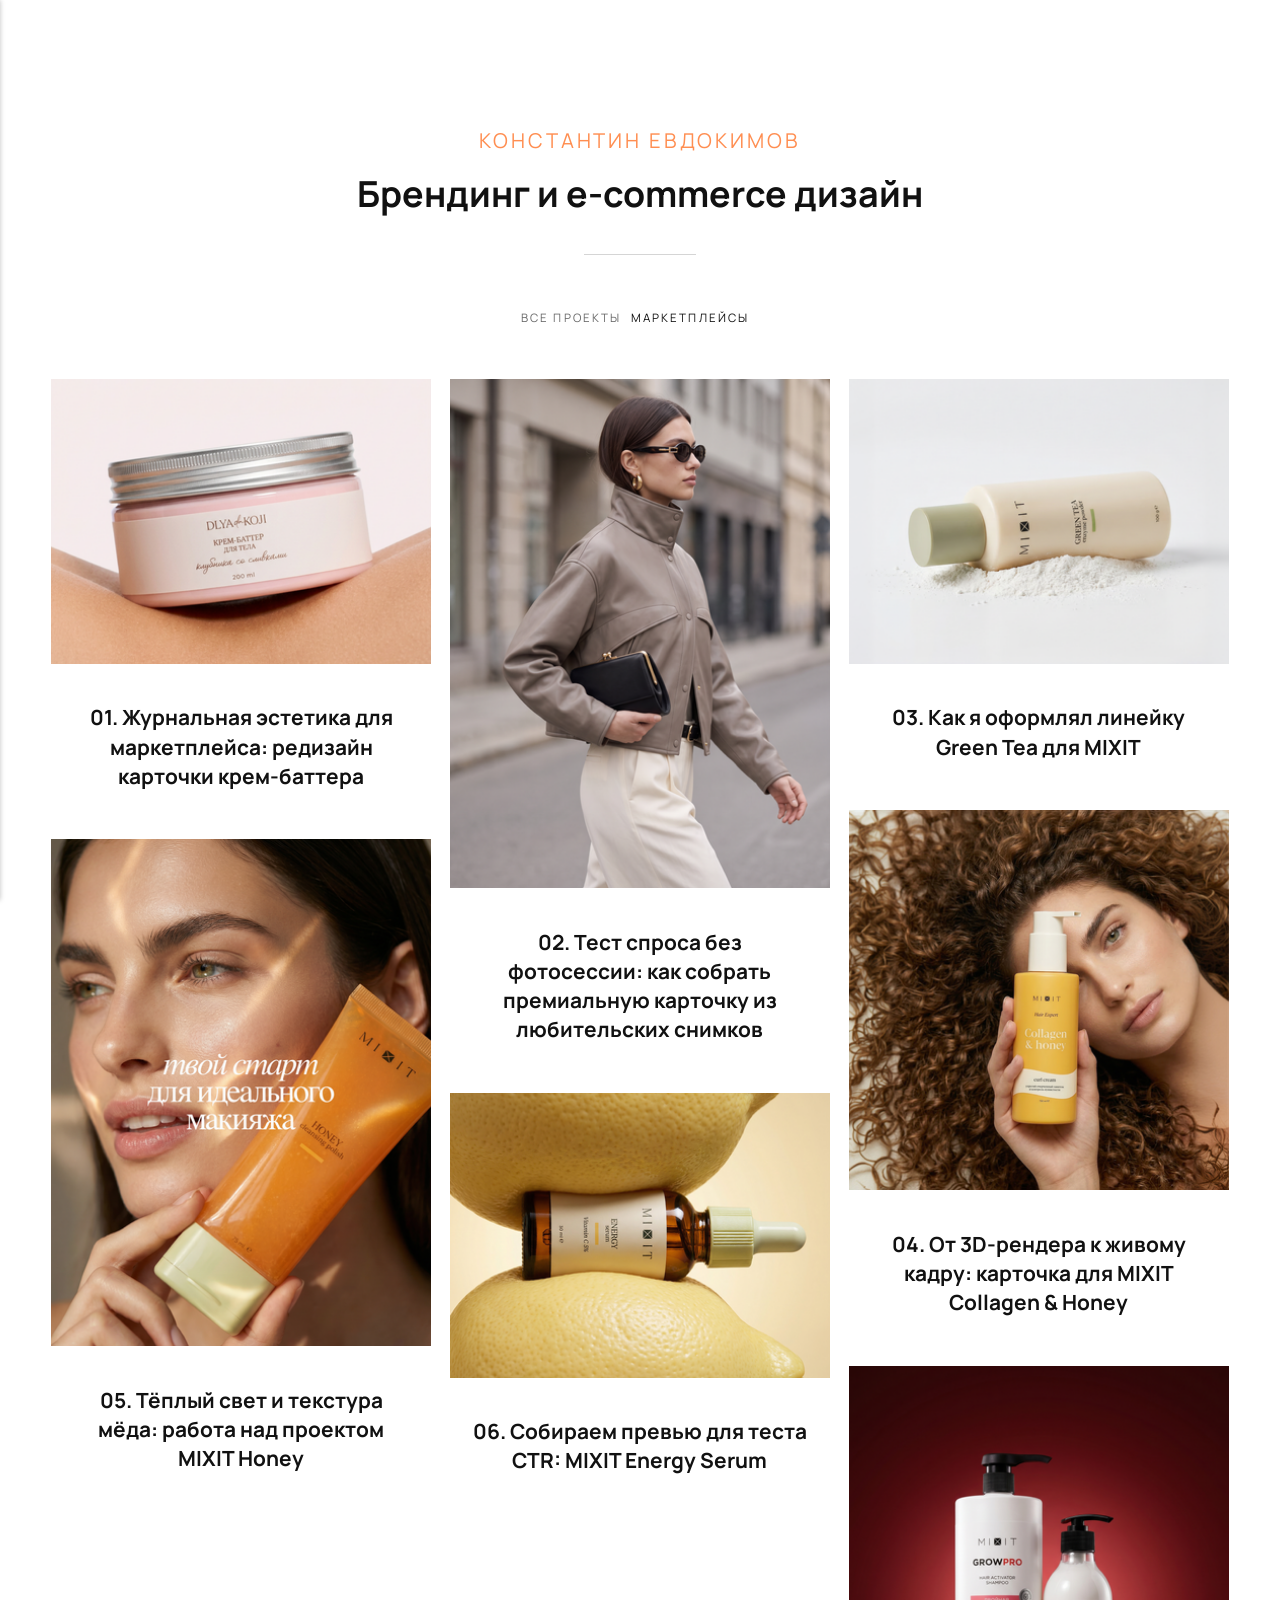
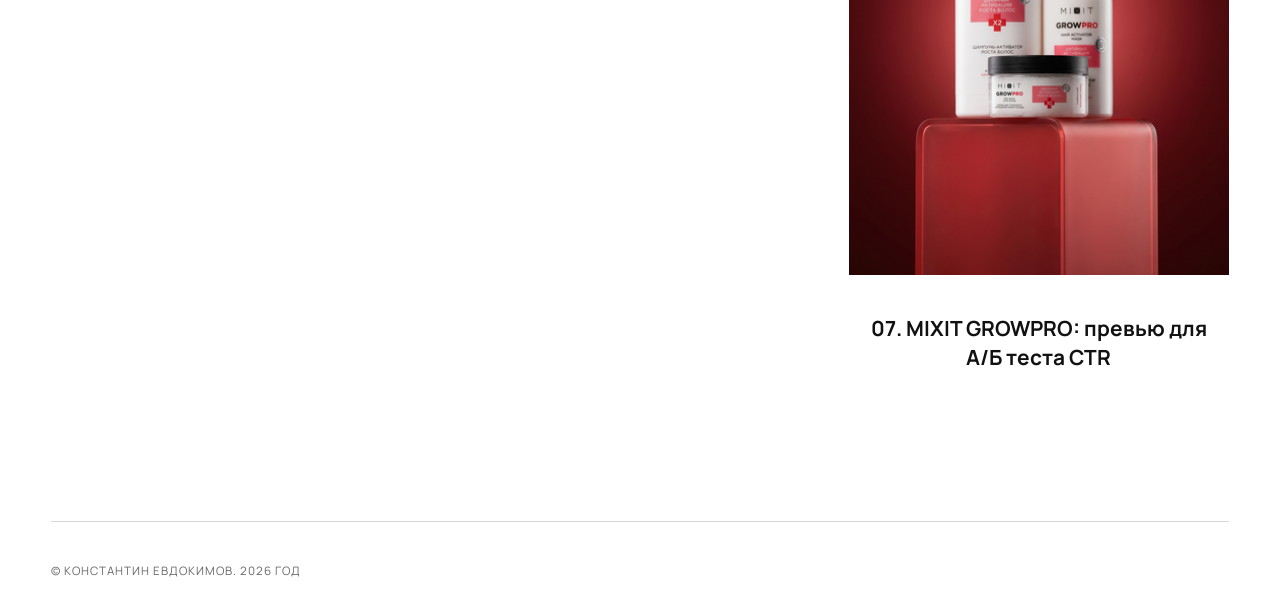
==== commit 137705fc: "Updated from Publii" ====
--- a/index.html
+++ b/index.html
@@ -1,3 +1,3 @@
 <!DOCTYPE html><html lang="ru"><head><meta charset="utf-8"><meta http-equiv="X-UA-Compatible" content="IE=edge"><meta name="viewport" content="width=device-width,initial-scale=1"><title>Константин Евдокимов</title><meta name="generator" content="Publii Open-Source CMS for Static Site"><link rel="canonical" href="https://e-codo.github.io/design/"><link rel="alternate" type="application/atom+xml" href="https://e-codo.github.io/design/feed.xml" title="Константин Евдокимов - RSS"><link rel="alternate" type="application/json" href="https://e-codo.github.io/design/feed.json" title="Константин Евдокимов - JSON"><meta property="og:title" content="Константин Евдокимов"><meta property="og:image" content="https://e-codo.github.io/design/media/website/253.svg"><meta property="og:image:width" content="140"><meta property="og:image:height" content="76"><meta property="og:site_name" content="Константин Евдокимов"><meta property="og:description" content=""><meta property="og:url" content="https://e-codo.github.io/design/"><meta property="og:type" content="website"><link rel="shortcut icon" href="https://e-codo.github.io/design/media/website/favicon.png" type="image/x-icon"><link rel="preload" href="https://e-codo.github.io/design/assets/dynamic/fonts/manrope/manrope.woff2" as="font" type="font/woff2" crossorigin><link rel="stylesheet" href="https://e-codo.github.io/design/assets/css/style.css?v&#x3D;e94a4b8b6d849deed505068317b6eeae"><script type="application/ld+json">{"@context":"http://schema.org","@type":"Organization","name":"Константин Евдокимов","logo":"https://e-codo.github.io/design/media/website/253.svg","url":"https://e-codo.github.io/design/"}</script><noscript><style>img[loading] {
                     opacity: 1;
-                }</style></noscript></head><body class="home-template"><div class="container"><header class="header" id="js-header"><a href="https://e-codo.github.io/design/" class="logo"><img src="https://e-codo.github.io/design/media/website/253.svg" alt="Константин Евдокимов" width="140" height="76"></a><nav class="navbar js-navbar"><button class="navbar__toggle js-toggle" aria-label="Menu"><span class="navbar__toggle-box"><span class="navbar__toggle-inner">Menu</span></span></button><ul class="navbar__menu"><li class="active"><a href="https://e-codo.github.io/design/" target="_self">Главная</a></li><li><span class="is-separator">Обо мне</span></li><li><span class="is-separator">Связь</span></li></ul></nav></header><main><section class="hero wrapper"><p style="font-size: 1.1rem; letter-spacing: 0.14em;"><span style="color: rgb(255, 142, 81);">КОНСТАНТИН ЕВДОКИМОВ</span></p><h1>Брендинг и e-commerce дизайн</h1></section><nav class="filter" aria-label="Content filters"><ul class="filter__button-group" role="group"><li><button class="filter__item is-active" data-filter="*" aria-pressed="true">все проекты</button></li><li><button class="filter__item" data-filter=".marketpleysy" aria-pressed="false">Маркетплейсы</button></li></ul></nav><section class="l-col l-col--3"><article class="c-card marketpleysy"><a href="https://e-codo.github.io/design/zhurnalnaya-estetika-dlya-marketpleysa-redizayn-kartochki-krem-battera/" class="c-card__link"><div class="c-card__header"><img src="https://e-codo.github.io/design/media/posts/3/Frame-2087330698.png" srcset="https://e-codo.github.io/design/media/posts/3/responsive/Frame-2087330698-xs.webp 300w, https://e-codo.github.io/design/media/posts/3/responsive/Frame-2087330698-sm.webp 480w, https://e-codo.github.io/design/media/posts/3/responsive/Frame-2087330698-md.webp 768w, https://e-codo.github.io/design/media/posts/3/responsive/Frame-2087330698-lg.webp 1024w, https://e-codo.github.io/design/media/posts/3/responsive/Frame-2087330698-xl.webp 1360w, https://e-codo.github.io/design/media/posts/3/responsive/Frame-2087330698-2xl.webp 1600w, https://e-codo.github.io/design/media/posts/3/responsive/Frame-2087330698-sm2.webp 375w" sizes="(min-width: 75em) 25vw, (min-width: 56.25em) 33vw, (min-width: 37.5em) 50vw, 100vw" loading="lazy" height="754" width="1006" alt=""></div><div class="c-card__body"><div class="c-card__text"><h2>01. Журнальная эстетика для маркетплейса: редизайн карточки крем-баттера</h2></div></div></a></article><article class="c-card marketpleysy"><a href="https://e-codo.github.io/design/test-sprosa-bez-fotosessii-kak-sobrat-premialnuyu-kartochku-iz-lyubitelskih-snimkov/" class="c-card__link"><div class="c-card__header"><img src="https://e-codo.github.io/design/media/posts/8/google-nano-banana-2.1_.-.-200-.-fashion-.-.-.-._2026-11-14.png" srcset="https://e-codo.github.io/design/media/posts/8/responsive/google-nano-banana-2.1_.-.-200-.-fashion-.-.-.-._2026-11-14-xs.webp 300w, https://e-codo.github.io/design/media/posts/8/responsive/google-nano-banana-2.1_.-.-200-.-fashion-.-.-.-._2026-11-14-sm.webp 480w, https://e-codo.github.io/design/media/posts/8/responsive/google-nano-banana-2.1_.-.-200-.-fashion-.-.-.-._2026-11-14-md.webp 768w, https://e-codo.github.io/design/media/posts/8/responsive/google-nano-banana-2.1_.-.-200-.-fashion-.-.-.-._2026-11-14-lg.webp 1024w, https://e-codo.github.io/design/media/posts/8/responsive/google-nano-banana-2.1_.-.-200-.-fashion-.-.-.-._2026-11-14-xl.webp 1360w, https://e-codo.github.io/design/media/posts/8/responsive/google-nano-banana-2.1_.-.-200-.-fashion-.-.-.-._2026-11-14-2xl.webp 1600w, https://e-codo.github.io/design/media/posts/8/responsive/google-nano-banana-2.1_.-.-200-.-fashion-.-.-.-._2026-11-14-sm2.webp 375w" sizes="(min-width: 75em) 25vw, (min-width: 56.25em) 33vw, (min-width: 37.5em) 50vw, 100vw" loading="lazy" height="2400" width="1792" alt=""></div><div class="c-card__body"><div class="c-card__text"><h2>02. Тест спроса без фотосессии: как собрать премиальную карточку из любительских снимков</h2></div></div></a></article><article class="c-card marketpleysy"><a href="https://e-codo.github.io/design/kartochka-dlya-hita/" class="c-card__link"><div class="c-card__header"><img src="https://e-codo.github.io/design/media/posts/10/Frame-2087330697.png" srcset="https://e-codo.github.io/design/media/posts/10/responsive/Frame-2087330697-xs.webp 300w, https://e-codo.github.io/design/media/posts/10/responsive/Frame-2087330697-sm.webp 480w, https://e-codo.github.io/design/media/posts/10/responsive/Frame-2087330697-md.webp 768w, https://e-codo.github.io/design/media/posts/10/responsive/Frame-2087330697-lg.webp 1024w, https://e-codo.github.io/design/media/posts/10/responsive/Frame-2087330697-xl.webp 1360w, https://e-codo.github.io/design/media/posts/10/responsive/Frame-2087330697-2xl.webp 1600w, https://e-codo.github.io/design/media/posts/10/responsive/Frame-2087330697-sm2.webp 375w" sizes="(min-width: 75em) 25vw, (min-width: 56.25em) 33vw, (min-width: 37.5em) 50vw, 100vw" loading="lazy" height="754" width="1006" alt=""></div><div class="c-card__body"><div class="c-card__text"><h2>03. Как я оформлял линейку Green Tea для MIXIT</h2></div></div></a></article><article class="c-card marketpleysy"><a href="https://e-codo.github.io/design/prevyu-i-kartochka-tovara-dlya-tovara-kategorii-volosy/" class="c-card__link"><div class="c-card__header"><img src="https://e-codo.github.io/design/media/posts/9/41-2.png" srcset="https://e-codo.github.io/design/media/posts/9/responsive/41-2-xs.webp 300w, https://e-codo.github.io/design/media/posts/9/responsive/41-2-sm.webp 480w, https://e-codo.github.io/design/media/posts/9/responsive/41-2-md.webp 768w, https://e-codo.github.io/design/media/posts/9/responsive/41-2-lg.webp 1024w, https://e-codo.github.io/design/media/posts/9/responsive/41-2-xl.webp 1360w, https://e-codo.github.io/design/media/posts/9/responsive/41-2-2xl.webp 1600w, https://e-codo.github.io/design/media/posts/9/responsive/41-2-sm2.webp 375w" sizes="(min-width: 75em) 25vw, (min-width: 56.25em) 33vw, (min-width: 37.5em) 50vw, 100vw" loading="lazy" height="1419" width="1419" alt=""></div><div class="c-card__body"><div class="c-card__text"><h2>04. От 3D-рендера к живому кадру: карточка для MIXIT Collagen &amp; Honey</h2></div></div></a></article><article class="c-card marketpleysy"><a href="https://e-codo.github.io/design/polish-dlya-lica-kak-ritual-pered-makiyazhem/" class="c-card__link"><div class="c-card__header"><img src="https://e-codo.github.io/design/media/posts/11/SKUA000833700_LIST_1A_06.03.26.png" srcset="https://e-codo.github.io/design/media/posts/11/responsive/SKUA000833700_LIST_1A_06.03.26-xs.webp 300w, https://e-codo.github.io/design/media/posts/11/responsive/SKUA000833700_LIST_1A_06.03.26-sm.webp 480w, https://e-codo.github.io/design/media/posts/11/responsive/SKUA000833700_LIST_1A_06.03.26-md.webp 768w, https://e-codo.github.io/design/media/posts/11/responsive/SKUA000833700_LIST_1A_06.03.26-lg.webp 1024w, https://e-codo.github.io/design/media/posts/11/responsive/SKUA000833700_LIST_1A_06.03.26-xl.webp 1360w, https://e-codo.github.io/design/media/posts/11/responsive/SKUA000833700_LIST_1A_06.03.26-2xl.webp 1600w, https://e-codo.github.io/design/media/posts/11/responsive/SKUA000833700_LIST_1A_06.03.26-sm2.webp 375w" sizes="(min-width: 75em) 25vw, (min-width: 56.25em) 33vw, (min-width: 37.5em) 50vw, 100vw" loading="lazy" height="1200" width="900" alt=""></div><div class="c-card__body"><div class="c-card__text"><h2>05. Тёплый свет и текстура мёда: работа над проектом MIXIT Honey</h2></div></div></a></article><article class="c-card marketpleysy"><a href="https://e-codo.github.io/design/sobiraem-prevyu-dlya-testa-ctr-mixit-energy-serum/" class="c-card__link"><div class="c-card__header"><img src="https://e-codo.github.io/design/media/posts/12/523.jpg" srcset="https://e-codo.github.io/design/media/posts/12/responsive/523-xs.webp 300w, https://e-codo.github.io/design/media/posts/12/responsive/523-sm.webp 480w, https://e-codo.github.io/design/media/posts/12/responsive/523-md.webp 768w, https://e-codo.github.io/design/media/posts/12/responsive/523-lg.webp 1024w, https://e-codo.github.io/design/media/posts/12/responsive/523-xl.webp 1360w, https://e-codo.github.io/design/media/posts/12/responsive/523-2xl.webp 1600w, https://e-codo.github.io/design/media/posts/12/responsive/523-sm2.webp 375w" sizes="(min-width: 75em) 25vw, (min-width: 56.25em) 33vw, (min-width: 37.5em) 50vw, 100vw" loading="lazy" height="1065" width="1419" alt=""></div><div class="c-card__body"><div class="c-card__text"><h2>06. Собираем превью для теста CTR: MIXIT Energy Serum</h2></div></div></a></article><article class="c-card marketpleysy"><a href="https://e-codo.github.io/design/07-test-prevyu-dlya-nabora-rosta-volos/" class="c-card__link"><div class="c-card__header"><img src="https://e-codo.github.io/design/media/posts/13/magnific_.-.-.-.-.-.-rounded-squar_YV3vvOQWeC-1.png" srcset="https://e-codo.github.io/design/media/posts/13/responsive/magnific_.-.-.-.-.-.-rounded-squar_YV3vvOQWeC-1-xs.webp 300w, https://e-codo.github.io/design/media/posts/13/responsive/magnific_.-.-.-.-.-.-rounded-squar_YV3vvOQWeC-1-sm.webp 480w, https://e-codo.github.io/design/media/posts/13/responsive/magnific_.-.-.-.-.-.-rounded-squar_YV3vvOQWeC-1-md.webp 768w, https://e-codo.github.io/design/media/posts/13/responsive/magnific_.-.-.-.-.-.-rounded-squar_YV3vvOQWeC-1-lg.webp 1024w, https://e-codo.github.io/design/media/posts/13/responsive/magnific_.-.-.-.-.-.-rounded-squar_YV3vvOQWeC-1-xl.webp 1360w, https://e-codo.github.io/design/media/posts/13/responsive/magnific_.-.-.-.-.-.-rounded-squar_YV3vvOQWeC-1-2xl.webp 1600w, https://e-codo.github.io/design/media/posts/13/responsive/magnific_.-.-.-.-.-.-rounded-squar_YV3vvOQWeC-1-sm2.webp 375w" sizes="(min-width: 75em) 25vw, (min-width: 56.25em) 33vw, (min-width: 37.5em) 50vw, 100vw" loading="lazy" height="2032" width="1518" alt=""></div><div class="c-card__body"><div class="c-card__text"><h2>07. MIXIT GROWPRO: превью для А/Б теста CTR</h2></div></div></a></article></section></main><footer class="footer"><div class="footer__copyright">© Константин Евдокимов. 2026 год</div></footer></div><script defer="defer" src="https://e-codo.github.io/design/assets/js/scripts.min.js?v&#x3D;1762f7ab131e33a4eb8fb224822de245"></script><script>window.publiiThemeMenuConfig={mobileMenuMode:'sidebar',animationSpeed:300,submenuWidth: 'auto',doubleClickTime:500,mobileMenuExpandableSubmenus:true,relatedContainerForOverlayMenuSelector:'.navbar'};</script><script defer="defer" src="https://e-codo.github.io/design/assets/js/isotope.pkgd.min.js?v&#x3D;2afcff647ed260006faa71c8e779e8d4"></script><script>window.addEventListener("DOMContentLoaded",function(){var j=new Isotope(".l-col",{itemSelector:".c-card",percentPosition:true,layoutMode:"masonry",transitionDuration:"0.5s",masonry:{columnWidth:".c-card"}});var g=document.querySelector(".filter__button-group");if(g){g.addEventListener("click",function(i){if(!matchesSelector(i.target,"button")){return}var k=i.target.getAttribute("data-filter");j.arrange({filter:k})});var b=document.querySelectorAll(".filter__button-group");for(var c=0,e=b.length;c<e;c++){var d=b[c];h(d)}function h(i){i.addEventListener("click",function(k){if(!matchesSelector(k.target,"button")){return}var m=i.querySelector(".is-active");if(m){m.classList.remove("is-active");m.setAttribute("aria-pressed","false")}k.target.classList.add("is-active");k.target.setAttribute("aria-pressed","true")})}}var a=document.querySelector(".l-col");var f=document.querySelectorAll(".c-card");a.classList.add("is-visible");j.revealItemElements(f)});</script><script>/*<![CDATA[*/var images=document.querySelectorAll("img[loading]");for(var i=0;i<images.length;i++){if(images[i].complete){images[i].classList.add("is-loaded")}else{images[i].addEventListener("load",function(){this.classList.add("is-loaded")},false)}};/*]]>*/</script></body></html>+                }</style></noscript></head><body class="home-template"><div class="container"><header class="header" id="js-header"><a href="https://e-codo.github.io/design/" class="logo"><img src="https://e-codo.github.io/design/media/website/253.svg" alt="Константин Евдокимов" width="140" height="76"></a><nav class="navbar js-navbar"><button class="navbar__toggle js-toggle" aria-label="Меню"><span class="navbar__toggle-box"><span class="navbar__toggle-inner">Меню</span></span></button><ul class="navbar__menu"><li class="active"><a href="https://e-codo.github.io/design/" target="_self">Главная</a></li><li><span class="is-separator">Обо мне</span></li><li><span class="is-separator">Связь</span></li></ul></nav></header><main><section class="hero wrapper"><p style="font-size: 1.1rem; letter-spacing: 0.14em;"><span style="color: rgb(255, 142, 81);">КОНСТАНТИН ЕВДОКИМОВ</span></p><h1>Брендинг и e-commerce дизайн</h1></section><nav class="filter" aria-label="Фильтры контента"><ul class="filter__button-group" role="group"><li><button class="filter__item is-active" data-filter="*" aria-pressed="true">все проекты</button></li><li><button class="filter__item" data-filter=".marketpleysy" aria-pressed="false">Маркетплейсы</button></li></ul></nav><section class="l-col l-col--3"><article class="c-card marketpleysy"><a href="https://e-codo.github.io/design/zhurnalnaya-estetika-dlya-marketpleysa-redizayn-kartochki-krem-battera/" class="c-card__link"><div class="c-card__header"><img src="https://e-codo.github.io/design/media/posts/3/Frame-2087330698.png" srcset="https://e-codo.github.io/design/media/posts/3/responsive/Frame-2087330698-xs.webp 300w, https://e-codo.github.io/design/media/posts/3/responsive/Frame-2087330698-sm.webp 480w, https://e-codo.github.io/design/media/posts/3/responsive/Frame-2087330698-md.webp 768w, https://e-codo.github.io/design/media/posts/3/responsive/Frame-2087330698-lg.webp 1024w, https://e-codo.github.io/design/media/posts/3/responsive/Frame-2087330698-xl.webp 1360w, https://e-codo.github.io/design/media/posts/3/responsive/Frame-2087330698-2xl.webp 1600w, https://e-codo.github.io/design/media/posts/3/responsive/Frame-2087330698-sm2.webp 375w" sizes="(min-width: 75em) 25vw, (min-width: 56.25em) 33vw, (min-width: 37.5em) 50vw, 100vw" loading="lazy" height="754" width="1006" alt=""></div><div class="c-card__body"><div class="c-card__text"><h2>01. Журнальная эстетика для маркетплейса: редизайн карточки крем-баттера</h2></div></div></a></article><article class="c-card marketpleysy"><a href="https://e-codo.github.io/design/test-sprosa-bez-fotosessii-kak-sobrat-premialnuyu-kartochku-iz-lyubitelskih-snimkov/" class="c-card__link"><div class="c-card__header"><img src="https://e-codo.github.io/design/media/posts/8/google-nano-banana-2.1_.-.-200-.-fashion-.-.-.-._2026-11-14.png" srcset="https://e-codo.github.io/design/media/posts/8/responsive/google-nano-banana-2.1_.-.-200-.-fashion-.-.-.-._2026-11-14-xs.webp 300w, https://e-codo.github.io/design/media/posts/8/responsive/google-nano-banana-2.1_.-.-200-.-fashion-.-.-.-._2026-11-14-sm.webp 480w, https://e-codo.github.io/design/media/posts/8/responsive/google-nano-banana-2.1_.-.-200-.-fashion-.-.-.-._2026-11-14-md.webp 768w, https://e-codo.github.io/design/media/posts/8/responsive/google-nano-banana-2.1_.-.-200-.-fashion-.-.-.-._2026-11-14-lg.webp 1024w, https://e-codo.github.io/design/media/posts/8/responsive/google-nano-banana-2.1_.-.-200-.-fashion-.-.-.-._2026-11-14-xl.webp 1360w, https://e-codo.github.io/design/media/posts/8/responsive/google-nano-banana-2.1_.-.-200-.-fashion-.-.-.-._2026-11-14-2xl.webp 1600w, https://e-codo.github.io/design/media/posts/8/responsive/google-nano-banana-2.1_.-.-200-.-fashion-.-.-.-._2026-11-14-sm2.webp 375w" sizes="(min-width: 75em) 25vw, (min-width: 56.25em) 33vw, (min-width: 37.5em) 50vw, 100vw" loading="lazy" height="2400" width="1792" alt=""></div><div class="c-card__body"><div class="c-card__text"><h2>02. Тест спроса без фотосессии: как собрать премиальную карточку из любительских снимков</h2></div></div></a></article><article class="c-card marketpleysy"><a href="https://e-codo.github.io/design/kartochka-dlya-hita/" class="c-card__link"><div class="c-card__header"><img src="https://e-codo.github.io/design/media/posts/10/Frame-2087330697.png" srcset="https://e-codo.github.io/design/media/posts/10/responsive/Frame-2087330697-xs.webp 300w, https://e-codo.github.io/design/media/posts/10/responsive/Frame-2087330697-sm.webp 480w, https://e-codo.github.io/design/media/posts/10/responsive/Frame-2087330697-md.webp 768w, https://e-codo.github.io/design/media/posts/10/responsive/Frame-2087330697-lg.webp 1024w, https://e-codo.github.io/design/media/posts/10/responsive/Frame-2087330697-xl.webp 1360w, https://e-codo.github.io/design/media/posts/10/responsive/Frame-2087330697-2xl.webp 1600w, https://e-codo.github.io/design/media/posts/10/responsive/Frame-2087330697-sm2.webp 375w" sizes="(min-width: 75em) 25vw, (min-width: 56.25em) 33vw, (min-width: 37.5em) 50vw, 100vw" loading="lazy" height="754" width="1006" alt=""></div><div class="c-card__body"><div class="c-card__text"><h2>03. Как я оформлял линейку Green Tea для MIXIT</h2></div></div></a></article><article class="c-card marketpleysy"><a href="https://e-codo.github.io/design/prevyu-i-kartochka-tovara-dlya-tovara-kategorii-volosy/" class="c-card__link"><div class="c-card__header"><img src="https://e-codo.github.io/design/media/posts/9/41-2.png" srcset="https://e-codo.github.io/design/media/posts/9/responsive/41-2-xs.webp 300w, https://e-codo.github.io/design/media/posts/9/responsive/41-2-sm.webp 480w, https://e-codo.github.io/design/media/posts/9/responsive/41-2-md.webp 768w, https://e-codo.github.io/design/media/posts/9/responsive/41-2-lg.webp 1024w, https://e-codo.github.io/design/media/posts/9/responsive/41-2-xl.webp 1360w, https://e-codo.github.io/design/media/posts/9/responsive/41-2-2xl.webp 1600w, https://e-codo.github.io/design/media/posts/9/responsive/41-2-sm2.webp 375w" sizes="(min-width: 75em) 25vw, (min-width: 56.25em) 33vw, (min-width: 37.5em) 50vw, 100vw" loading="lazy" height="1419" width="1419" alt=""></div><div class="c-card__body"><div class="c-card__text"><h2>04. От 3D-рендера к живому кадру: карточка для MIXIT Collagen &amp; Honey</h2></div></div></a></article><article class="c-card marketpleysy"><a href="https://e-codo.github.io/design/polish-dlya-lica-kak-ritual-pered-makiyazhem/" class="c-card__link"><div class="c-card__header"><img src="https://e-codo.github.io/design/media/posts/11/SKUA000833700_LIST_1A_06.03.26.png" srcset="https://e-codo.github.io/design/media/posts/11/responsive/SKUA000833700_LIST_1A_06.03.26-xs.webp 300w, https://e-codo.github.io/design/media/posts/11/responsive/SKUA000833700_LIST_1A_06.03.26-sm.webp 480w, https://e-codo.github.io/design/media/posts/11/responsive/SKUA000833700_LIST_1A_06.03.26-md.webp 768w, https://e-codo.github.io/design/media/posts/11/responsive/SKUA000833700_LIST_1A_06.03.26-lg.webp 1024w, https://e-codo.github.io/design/media/posts/11/responsive/SKUA000833700_LIST_1A_06.03.26-xl.webp 1360w, https://e-codo.github.io/design/media/posts/11/responsive/SKUA000833700_LIST_1A_06.03.26-2xl.webp 1600w, https://e-codo.github.io/design/media/posts/11/responsive/SKUA000833700_LIST_1A_06.03.26-sm2.webp 375w" sizes="(min-width: 75em) 25vw, (min-width: 56.25em) 33vw, (min-width: 37.5em) 50vw, 100vw" loading="lazy" height="1200" width="900" alt=""></div><div class="c-card__body"><div class="c-card__text"><h2>05. Тёплый свет и текстура мёда: работа над проектом MIXIT Honey</h2></div></div></a></article><article class="c-card marketpleysy"><a href="https://e-codo.github.io/design/sobiraem-prevyu-dlya-testa-ctr-mixit-energy-serum/" class="c-card__link"><div class="c-card__header"><img src="https://e-codo.github.io/design/media/posts/12/523.jpg" srcset="https://e-codo.github.io/design/media/posts/12/responsive/523-xs.webp 300w, https://e-codo.github.io/design/media/posts/12/responsive/523-sm.webp 480w, https://e-codo.github.io/design/media/posts/12/responsive/523-md.webp 768w, https://e-codo.github.io/design/media/posts/12/responsive/523-lg.webp 1024w, https://e-codo.github.io/design/media/posts/12/responsive/523-xl.webp 1360w, https://e-codo.github.io/design/media/posts/12/responsive/523-2xl.webp 1600w, https://e-codo.github.io/design/media/posts/12/responsive/523-sm2.webp 375w" sizes="(min-width: 75em) 25vw, (min-width: 56.25em) 33vw, (min-width: 37.5em) 50vw, 100vw" loading="lazy" height="1065" width="1419" alt=""></div><div class="c-card__body"><div class="c-card__text"><h2>06. Собираем превью для теста CTR: MIXIT Energy Serum</h2></div></div></a></article><article class="c-card marketpleysy"><a href="https://e-codo.github.io/design/07-test-prevyu-dlya-nabora-rosta-volos/" class="c-card__link"><div class="c-card__header"><img src="https://e-codo.github.io/design/media/posts/13/magnific_.-.-.-.-.-.-rounded-squar_YV3vvOQWeC-1.png" srcset="https://e-codo.github.io/design/media/posts/13/responsive/magnific_.-.-.-.-.-.-rounded-squar_YV3vvOQWeC-1-xs.webp 300w, https://e-codo.github.io/design/media/posts/13/responsive/magnific_.-.-.-.-.-.-rounded-squar_YV3vvOQWeC-1-sm.webp 480w, https://e-codo.github.io/design/media/posts/13/responsive/magnific_.-.-.-.-.-.-rounded-squar_YV3vvOQWeC-1-md.webp 768w, https://e-codo.github.io/design/media/posts/13/responsive/magnific_.-.-.-.-.-.-rounded-squar_YV3vvOQWeC-1-lg.webp 1024w, https://e-codo.github.io/design/media/posts/13/responsive/magnific_.-.-.-.-.-.-rounded-squar_YV3vvOQWeC-1-xl.webp 1360w, https://e-codo.github.io/design/media/posts/13/responsive/magnific_.-.-.-.-.-.-rounded-squar_YV3vvOQWeC-1-2xl.webp 1600w, https://e-codo.github.io/design/media/posts/13/responsive/magnific_.-.-.-.-.-.-rounded-squar_YV3vvOQWeC-1-sm2.webp 375w" sizes="(min-width: 75em) 25vw, (min-width: 56.25em) 33vw, (min-width: 37.5em) 50vw, 100vw" loading="lazy" height="2032" width="1518" alt=""></div><div class="c-card__body"><div class="c-card__text"><h2>07. MIXIT GROWPRO: превью для А/Б теста CTR</h2></div></div></a></article></section></main><footer class="footer"><div class="footer__copyright">© Константин Евдокимов. 2026 год</div></footer></div><script defer="defer" src="https://e-codo.github.io/design/assets/js/scripts.min.js?v&#x3D;1762f7ab131e33a4eb8fb224822de245"></script><script>window.publiiThemeMenuConfig={mobileMenuMode:'sidebar',animationSpeed:300,submenuWidth: 'auto',doubleClickTime:500,mobileMenuExpandableSubmenus:true,relatedContainerForOverlayMenuSelector:'.navbar'};</script><script defer="defer" src="https://e-codo.github.io/design/assets/js/isotope.pkgd.min.js?v&#x3D;2afcff647ed260006faa71c8e779e8d4"></script><script>window.addEventListener("DOMContentLoaded",function(){var j=new Isotope(".l-col",{itemSelector:".c-card",percentPosition:true,layoutMode:"masonry",transitionDuration:"0.5s",masonry:{columnWidth:".c-card"}});var g=document.querySelector(".filter__button-group");if(g){g.addEventListener("click",function(i){if(!matchesSelector(i.target,"button")){return}var k=i.target.getAttribute("data-filter");j.arrange({filter:k})});var b=document.querySelectorAll(".filter__button-group");for(var c=0,e=b.length;c<e;c++){var d=b[c];h(d)}function h(i){i.addEventListener("click",function(k){if(!matchesSelector(k.target,"button")){return}var m=i.querySelector(".is-active");if(m){m.classList.remove("is-active");m.setAttribute("aria-pressed","false")}k.target.classList.add("is-active");k.target.setAttribute("aria-pressed","true")})}}var a=document.querySelector(".l-col");var f=document.querySelectorAll(".c-card");a.classList.add("is-visible");j.revealItemElements(f)});</script><script>/*<![CDATA[*/var images=document.querySelectorAll("img[loading]");for(var i=0;i<images.length;i++){if(images[i].complete){images[i].classList.add("is-loaded")}else{images[i].addEventListener("load",function(){this.classList.add("is-loaded")},false)}};/*]]>*/</script></body></html>
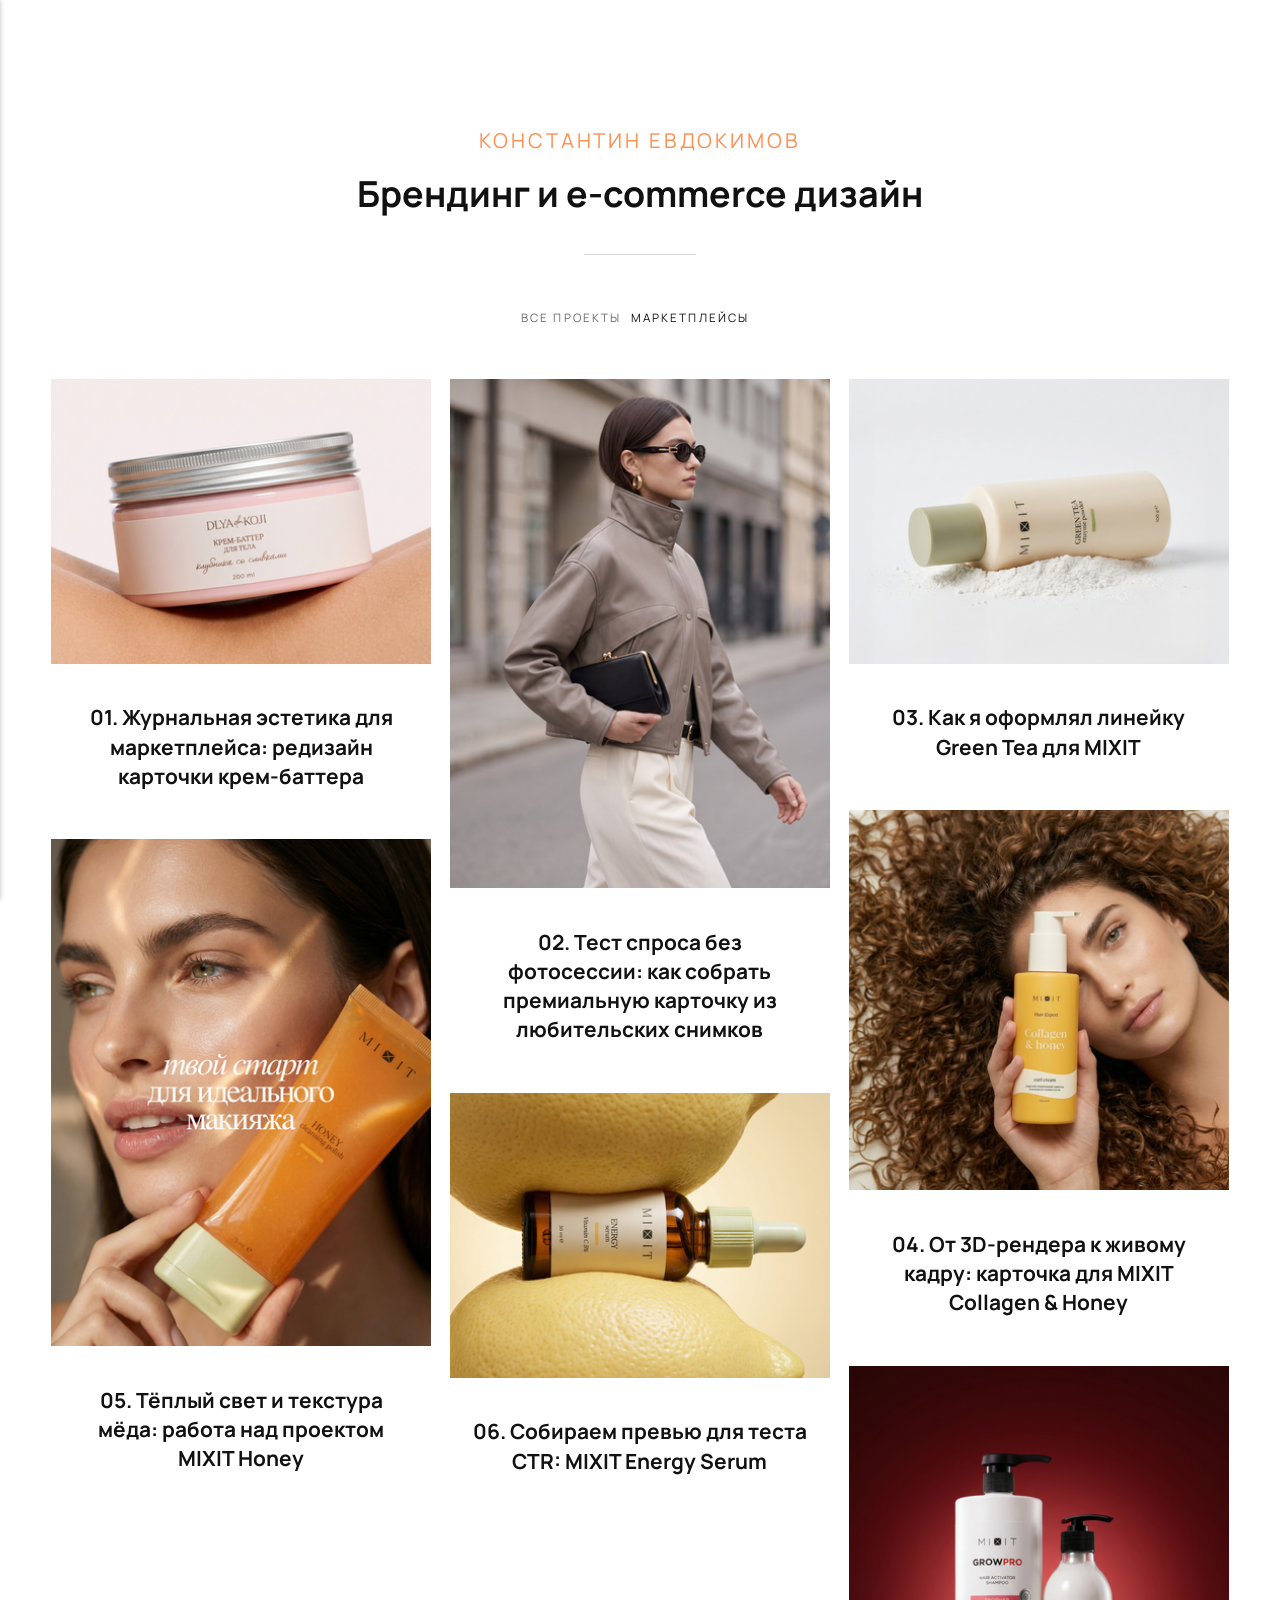
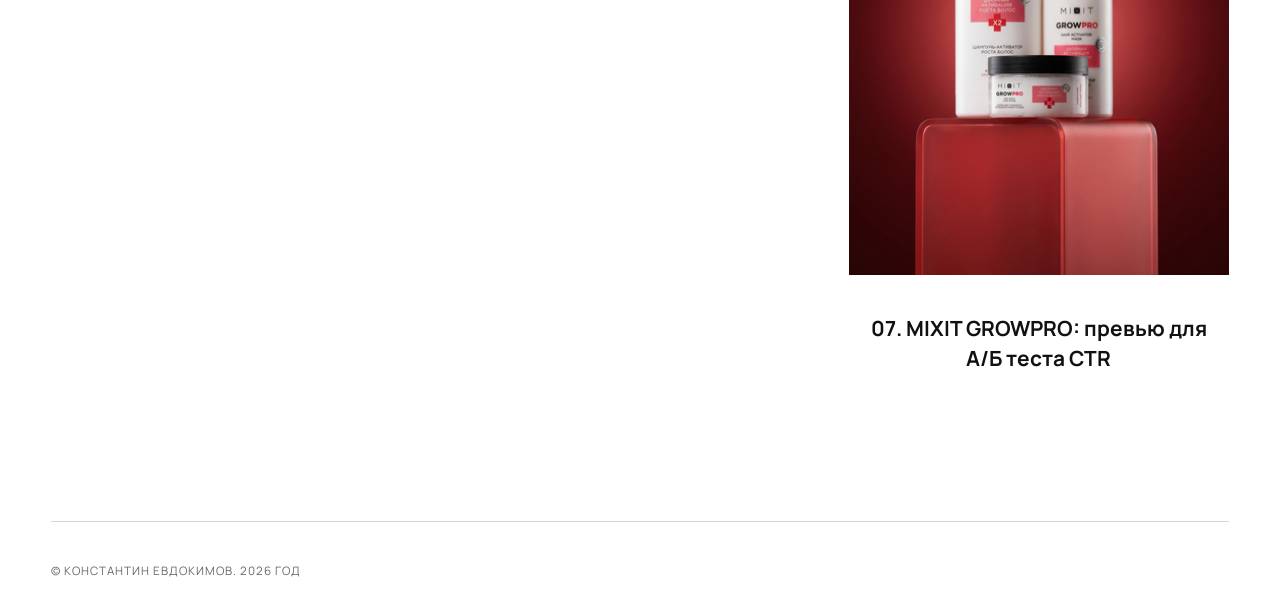
==== commit 9570aefe: "Updated from Publii" ====
--- a/index.html
+++ b/index.html
@@ -1,3 +1,19 @@
-<!DOCTYPE html><html lang="ru"><head><meta charset="utf-8"><meta http-equiv="X-UA-Compatible" content="IE=edge"><meta name="viewport" content="width=device-width,initial-scale=1"><title>Константин Евдокимов</title><meta name="generator" content="Publii Open-Source CMS for Static Site"><link rel="canonical" href="https://e-codo.github.io/design/"><link rel="alternate" type="application/atom+xml" href="https://e-codo.github.io/design/feed.xml" title="Константин Евдокимов - RSS"><link rel="alternate" type="application/json" href="https://e-codo.github.io/design/feed.json" title="Константин Евдокимов - JSON"><meta property="og:title" content="Константин Евдокимов"><meta property="og:image" content="https://e-codo.github.io/design/media/website/253.svg"><meta property="og:image:width" content="140"><meta property="og:image:height" content="76"><meta property="og:site_name" content="Константин Евдокимов"><meta property="og:description" content=""><meta property="og:url" content="https://e-codo.github.io/design/"><meta property="og:type" content="website"><link rel="shortcut icon" href="https://e-codo.github.io/design/media/website/favicon.png" type="image/x-icon"><link rel="preload" href="https://e-codo.github.io/design/assets/dynamic/fonts/manrope/manrope.woff2" as="font" type="font/woff2" crossorigin><link rel="stylesheet" href="https://e-codo.github.io/design/assets/css/style.css?v&#x3D;e94a4b8b6d849deed505068317b6eeae"><script type="application/ld+json">{"@context":"http://schema.org","@type":"Organization","name":"Константин Евдокимов","logo":"https://e-codo.github.io/design/media/website/253.svg","url":"https://e-codo.github.io/design/"}</script><noscript><style>img[loading] {
+<!DOCTYPE html><html lang="ru"><head><meta charset="utf-8"><meta http-equiv="X-UA-Compatible" content="IE=edge"><meta name="viewport" content="width=device-width,initial-scale=1"><title>Константин Евдокимов</title><meta name="generator" content="Publii Open-Source CMS for Static Site"><link rel="canonical" href="https://e-codo.github.io/design/"><link rel="alternate" type="application/atom+xml" href="https://e-codo.github.io/design/feed.xml" title="Константин Евдокимов - RSS"><link rel="alternate" type="application/json" href="https://e-codo.github.io/design/feed.json" title="Константин Евдокимов - JSON"><meta property="og:title" content="Константин Евдокимов"><meta property="og:image" content="https://e-codo.github.io/design/media/website/253.svg"><meta property="og:image:width" content="140"><meta property="og:image:height" content="76"><meta property="og:site_name" content="Константин Евдокимов"><meta property="og:description" content=""><meta property="og:url" content="https://e-codo.github.io/design/"><meta property="og:type" content="website"><link rel="shortcut icon" href="https://e-codo.github.io/design/media/website/favicon.png" type="image/x-icon"><link rel="preload" href="https://e-codo.github.io/design/assets/dynamic/fonts/manrope/manrope.woff2" as="font" type="font/woff2" crossorigin><link rel="stylesheet" href="https://e-codo.github.io/design/assets/css/style.css?v&#x3D;6d088aa35a833aa30de02159f555ae07"><script type="application/ld+json">{"@context":"http://schema.org","@type":"Organization","name":"Константин Евдокимов","logo":"https://e-codo.github.io/design/media/website/253.svg","url":"https://e-codo.github.io/design/"}</script><noscript><style>img[loading] {
                     opacity: 1;
-                }</style></noscript></head><body class="home-template"><div class="container"><header class="header" id="js-header"><a href="https://e-codo.github.io/design/" class="logo"><img src="https://e-codo.github.io/design/media/website/253.svg" alt="Константин Евдокимов" width="140" height="76"></a><nav class="navbar js-navbar"><button class="navbar__toggle js-toggle" aria-label="Меню"><span class="navbar__toggle-box"><span class="navbar__toggle-inner">Меню</span></span></button><ul class="navbar__menu"><li class="active"><a href="https://e-codo.github.io/design/" target="_self">Главная</a></li><li><span class="is-separator">Обо мне</span></li><li><span class="is-separator">Связь</span></li></ul></nav></header><main><section class="hero wrapper"><p style="font-size: 1.1rem; letter-spacing: 0.14em;"><span style="color: rgb(255, 142, 81);">КОНСТАНТИН ЕВДОКИМОВ</span></p><h1>Брендинг и e-commerce дизайн</h1></section><nav class="filter" aria-label="Фильтры контента"><ul class="filter__button-group" role="group"><li><button class="filter__item is-active" data-filter="*" aria-pressed="true">все проекты</button></li><li><button class="filter__item" data-filter=".marketpleysy" aria-pressed="false">Маркетплейсы</button></li></ul></nav><section class="l-col l-col--3"><article class="c-card marketpleysy"><a href="https://e-codo.github.io/design/zhurnalnaya-estetika-dlya-marketpleysa-redizayn-kartochki-krem-battera/" class="c-card__link"><div class="c-card__header"><img src="https://e-codo.github.io/design/media/posts/3/Frame-2087330698.png" srcset="https://e-codo.github.io/design/media/posts/3/responsive/Frame-2087330698-xs.webp 300w, https://e-codo.github.io/design/media/posts/3/responsive/Frame-2087330698-sm.webp 480w, https://e-codo.github.io/design/media/posts/3/responsive/Frame-2087330698-md.webp 768w, https://e-codo.github.io/design/media/posts/3/responsive/Frame-2087330698-lg.webp 1024w, https://e-codo.github.io/design/media/posts/3/responsive/Frame-2087330698-xl.webp 1360w, https://e-codo.github.io/design/media/posts/3/responsive/Frame-2087330698-2xl.webp 1600w, https://e-codo.github.io/design/media/posts/3/responsive/Frame-2087330698-sm2.webp 375w" sizes="(min-width: 75em) 25vw, (min-width: 56.25em) 33vw, (min-width: 37.5em) 50vw, 100vw" loading="lazy" height="754" width="1006" alt=""></div><div class="c-card__body"><div class="c-card__text"><h2>01. Журнальная эстетика для маркетплейса: редизайн карточки крем-баттера</h2></div></div></a></article><article class="c-card marketpleysy"><a href="https://e-codo.github.io/design/test-sprosa-bez-fotosessii-kak-sobrat-premialnuyu-kartochku-iz-lyubitelskih-snimkov/" class="c-card__link"><div class="c-card__header"><img src="https://e-codo.github.io/design/media/posts/8/google-nano-banana-2.1_.-.-200-.-fashion-.-.-.-._2026-11-14.png" srcset="https://e-codo.github.io/design/media/posts/8/responsive/google-nano-banana-2.1_.-.-200-.-fashion-.-.-.-._2026-11-14-xs.webp 300w, https://e-codo.github.io/design/media/posts/8/responsive/google-nano-banana-2.1_.-.-200-.-fashion-.-.-.-._2026-11-14-sm.webp 480w, https://e-codo.github.io/design/media/posts/8/responsive/google-nano-banana-2.1_.-.-200-.-fashion-.-.-.-._2026-11-14-md.webp 768w, https://e-codo.github.io/design/media/posts/8/responsive/google-nano-banana-2.1_.-.-200-.-fashion-.-.-.-._2026-11-14-lg.webp 1024w, https://e-codo.github.io/design/media/posts/8/responsive/google-nano-banana-2.1_.-.-200-.-fashion-.-.-.-._2026-11-14-xl.webp 1360w, https://e-codo.github.io/design/media/posts/8/responsive/google-nano-banana-2.1_.-.-200-.-fashion-.-.-.-._2026-11-14-2xl.webp 1600w, https://e-codo.github.io/design/media/posts/8/responsive/google-nano-banana-2.1_.-.-200-.-fashion-.-.-.-._2026-11-14-sm2.webp 375w" sizes="(min-width: 75em) 25vw, (min-width: 56.25em) 33vw, (min-width: 37.5em) 50vw, 100vw" loading="lazy" height="2400" width="1792" alt=""></div><div class="c-card__body"><div class="c-card__text"><h2>02. Тест спроса без фотосессии: как собрать премиальную карточку из любительских снимков</h2></div></div></a></article><article class="c-card marketpleysy"><a href="https://e-codo.github.io/design/kartochka-dlya-hita/" class="c-card__link"><div class="c-card__header"><img src="https://e-codo.github.io/design/media/posts/10/Frame-2087330697.png" srcset="https://e-codo.github.io/design/media/posts/10/responsive/Frame-2087330697-xs.webp 300w, https://e-codo.github.io/design/media/posts/10/responsive/Frame-2087330697-sm.webp 480w, https://e-codo.github.io/design/media/posts/10/responsive/Frame-2087330697-md.webp 768w, https://e-codo.github.io/design/media/posts/10/responsive/Frame-2087330697-lg.webp 1024w, https://e-codo.github.io/design/media/posts/10/responsive/Frame-2087330697-xl.webp 1360w, https://e-codo.github.io/design/media/posts/10/responsive/Frame-2087330697-2xl.webp 1600w, https://e-codo.github.io/design/media/posts/10/responsive/Frame-2087330697-sm2.webp 375w" sizes="(min-width: 75em) 25vw, (min-width: 56.25em) 33vw, (min-width: 37.5em) 50vw, 100vw" loading="lazy" height="754" width="1006" alt=""></div><div class="c-card__body"><div class="c-card__text"><h2>03. Как я оформлял линейку Green Tea для MIXIT</h2></div></div></a></article><article class="c-card marketpleysy"><a href="https://e-codo.github.io/design/prevyu-i-kartochka-tovara-dlya-tovara-kategorii-volosy/" class="c-card__link"><div class="c-card__header"><img src="https://e-codo.github.io/design/media/posts/9/41-2.png" srcset="https://e-codo.github.io/design/media/posts/9/responsive/41-2-xs.webp 300w, https://e-codo.github.io/design/media/posts/9/responsive/41-2-sm.webp 480w, https://e-codo.github.io/design/media/posts/9/responsive/41-2-md.webp 768w, https://e-codo.github.io/design/media/posts/9/responsive/41-2-lg.webp 1024w, https://e-codo.github.io/design/media/posts/9/responsive/41-2-xl.webp 1360w, https://e-codo.github.io/design/media/posts/9/responsive/41-2-2xl.webp 1600w, https://e-codo.github.io/design/media/posts/9/responsive/41-2-sm2.webp 375w" sizes="(min-width: 75em) 25vw, (min-width: 56.25em) 33vw, (min-width: 37.5em) 50vw, 100vw" loading="lazy" height="1419" width="1419" alt=""></div><div class="c-card__body"><div class="c-card__text"><h2>04. От 3D-рендера к живому кадру: карточка для MIXIT Collagen &amp; Honey</h2></div></div></a></article><article class="c-card marketpleysy"><a href="https://e-codo.github.io/design/polish-dlya-lica-kak-ritual-pered-makiyazhem/" class="c-card__link"><div class="c-card__header"><img src="https://e-codo.github.io/design/media/posts/11/SKUA000833700_LIST_1A_06.03.26.png" srcset="https://e-codo.github.io/design/media/posts/11/responsive/SKUA000833700_LIST_1A_06.03.26-xs.webp 300w, https://e-codo.github.io/design/media/posts/11/responsive/SKUA000833700_LIST_1A_06.03.26-sm.webp 480w, https://e-codo.github.io/design/media/posts/11/responsive/SKUA000833700_LIST_1A_06.03.26-md.webp 768w, https://e-codo.github.io/design/media/posts/11/responsive/SKUA000833700_LIST_1A_06.03.26-lg.webp 1024w, https://e-codo.github.io/design/media/posts/11/responsive/SKUA000833700_LIST_1A_06.03.26-xl.webp 1360w, https://e-codo.github.io/design/media/posts/11/responsive/SKUA000833700_LIST_1A_06.03.26-2xl.webp 1600w, https://e-codo.github.io/design/media/posts/11/responsive/SKUA000833700_LIST_1A_06.03.26-sm2.webp 375w" sizes="(min-width: 75em) 25vw, (min-width: 56.25em) 33vw, (min-width: 37.5em) 50vw, 100vw" loading="lazy" height="1200" width="900" alt=""></div><div class="c-card__body"><div class="c-card__text"><h2>05. Тёплый свет и текстура мёда: работа над проектом MIXIT Honey</h2></div></div></a></article><article class="c-card marketpleysy"><a href="https://e-codo.github.io/design/sobiraem-prevyu-dlya-testa-ctr-mixit-energy-serum/" class="c-card__link"><div class="c-card__header"><img src="https://e-codo.github.io/design/media/posts/12/523.jpg" srcset="https://e-codo.github.io/design/media/posts/12/responsive/523-xs.webp 300w, https://e-codo.github.io/design/media/posts/12/responsive/523-sm.webp 480w, https://e-codo.github.io/design/media/posts/12/responsive/523-md.webp 768w, https://e-codo.github.io/design/media/posts/12/responsive/523-lg.webp 1024w, https://e-codo.github.io/design/media/posts/12/responsive/523-xl.webp 1360w, https://e-codo.github.io/design/media/posts/12/responsive/523-2xl.webp 1600w, https://e-codo.github.io/design/media/posts/12/responsive/523-sm2.webp 375w" sizes="(min-width: 75em) 25vw, (min-width: 56.25em) 33vw, (min-width: 37.5em) 50vw, 100vw" loading="lazy" height="1065" width="1419" alt=""></div><div class="c-card__body"><div class="c-card__text"><h2>06. Собираем превью для теста CTR: MIXIT Energy Serum</h2></div></div></a></article><article class="c-card marketpleysy"><a href="https://e-codo.github.io/design/07-test-prevyu-dlya-nabora-rosta-volos/" class="c-card__link"><div class="c-card__header"><img src="https://e-codo.github.io/design/media/posts/13/magnific_.-.-.-.-.-.-rounded-squar_YV3vvOQWeC-1.png" srcset="https://e-codo.github.io/design/media/posts/13/responsive/magnific_.-.-.-.-.-.-rounded-squar_YV3vvOQWeC-1-xs.webp 300w, https://e-codo.github.io/design/media/posts/13/responsive/magnific_.-.-.-.-.-.-rounded-squar_YV3vvOQWeC-1-sm.webp 480w, https://e-codo.github.io/design/media/posts/13/responsive/magnific_.-.-.-.-.-.-rounded-squar_YV3vvOQWeC-1-md.webp 768w, https://e-codo.github.io/design/media/posts/13/responsive/magnific_.-.-.-.-.-.-rounded-squar_YV3vvOQWeC-1-lg.webp 1024w, https://e-codo.github.io/design/media/posts/13/responsive/magnific_.-.-.-.-.-.-rounded-squar_YV3vvOQWeC-1-xl.webp 1360w, https://e-codo.github.io/design/media/posts/13/responsive/magnific_.-.-.-.-.-.-rounded-squar_YV3vvOQWeC-1-2xl.webp 1600w, https://e-codo.github.io/design/media/posts/13/responsive/magnific_.-.-.-.-.-.-rounded-squar_YV3vvOQWeC-1-sm2.webp 375w" sizes="(min-width: 75em) 25vw, (min-width: 56.25em) 33vw, (min-width: 37.5em) 50vw, 100vw" loading="lazy" height="2032" width="1518" alt=""></div><div class="c-card__body"><div class="c-card__text"><h2>07. MIXIT GROWPRO: превью для А/Б теста CTR</h2></div></div></a></article></section></main><footer class="footer"><div class="footer__copyright">© Константин Евдокимов. 2026 год</div></footer></div><script defer="defer" src="https://e-codo.github.io/design/assets/js/scripts.min.js?v&#x3D;1762f7ab131e33a4eb8fb224822de245"></script><script>window.publiiThemeMenuConfig={mobileMenuMode:'sidebar',animationSpeed:300,submenuWidth: 'auto',doubleClickTime:500,mobileMenuExpandableSubmenus:true,relatedContainerForOverlayMenuSelector:'.navbar'};</script><script defer="defer" src="https://e-codo.github.io/design/assets/js/isotope.pkgd.min.js?v&#x3D;2afcff647ed260006faa71c8e779e8d4"></script><script>window.addEventListener("DOMContentLoaded",function(){var j=new Isotope(".l-col",{itemSelector:".c-card",percentPosition:true,layoutMode:"masonry",transitionDuration:"0.5s",masonry:{columnWidth:".c-card"}});var g=document.querySelector(".filter__button-group");if(g){g.addEventListener("click",function(i){if(!matchesSelector(i.target,"button")){return}var k=i.target.getAttribute("data-filter");j.arrange({filter:k})});var b=document.querySelectorAll(".filter__button-group");for(var c=0,e=b.length;c<e;c++){var d=b[c];h(d)}function h(i){i.addEventListener("click",function(k){if(!matchesSelector(k.target,"button")){return}var m=i.querySelector(".is-active");if(m){m.classList.remove("is-active");m.setAttribute("aria-pressed","false")}k.target.classList.add("is-active");k.target.setAttribute("aria-pressed","true")})}}var a=document.querySelector(".l-col");var f=document.querySelectorAll(".c-card");a.classList.add("is-visible");j.revealItemElements(f)});</script><script>/*<![CDATA[*/var images=document.querySelectorAll("img[loading]");for(var i=0;i<images.length;i++){if(images[i].complete){images[i].classList.add("is-loaded")}else{images[i].addEventListener("load",function(){this.classList.add("is-loaded")},false)}};/*]]>*/</script></body></html>+                }</style></noscript></head><body class="home-template"><div class="container"><header class="header" id="js-header"><a href="https://e-codo.github.io/design/" class="logo"><img src="https://e-codo.github.io/design/media/website/253.svg" alt="Константин Евдокимов" width="140" height="76"></a><nav class="navbar js-navbar"><button class="navbar__toggle js-toggle" aria-label="Меню"><span class="navbar__toggle-box"><span class="navbar__toggle-inner">Меню</span></span></button><ul class="navbar__menu"><li class="active"><a href="https://e-codo.github.io/design/" target="_self">Главная</a></li><li><span class="is-separator">Обо мне</span></li><li><span class="is-separator">Связь</span></li></ul></nav></header><main><section class="hero wrapper"><p style="font-size: 1.1rem; letter-spacing: 0.14em;"><span style="color: rgb(255, 142, 81);">КОНСТАНТИН ЕВДОКИМОВ</span></p><h1>Брендинг и e-commerce дизайн</h1></section><nav class="filter" aria-label="Фильтры контента"><ul class="filter__button-group" role="group"><li><button class="filter__item is-active" data-filter="*" aria-pressed="true">все проекты</button></li><li><button class="filter__item" data-filter=".marketpleysy" aria-pressed="false">Маркетплейсы</button></li></ul></nav><section class="l-col l-col--3"><article class="c-card marketpleysy"><a href="https://e-codo.github.io/design/zhurnalnaya-estetika-dlya-marketpleysa-redizayn-kartochki-krem-battera/" class="c-card__link"><div class="c-card__header"><img src="https://e-codo.github.io/design/media/posts/3/Frame-2087330698.png" srcset="https://e-codo.github.io/design/media/posts/3/responsive/Frame-2087330698-xs.webp 300w, https://e-codo.github.io/design/media/posts/3/responsive/Frame-2087330698-sm.webp 480w, https://e-codo.github.io/design/media/posts/3/responsive/Frame-2087330698-md.webp 768w, https://e-codo.github.io/design/media/posts/3/responsive/Frame-2087330698-lg.webp 1024w, https://e-codo.github.io/design/media/posts/3/responsive/Frame-2087330698-xl.webp 1360w, https://e-codo.github.io/design/media/posts/3/responsive/Frame-2087330698-2xl.webp 1600w, https://e-codo.github.io/design/media/posts/3/responsive/Frame-2087330698-sm2.webp 375w" sizes="(min-width: 75em) 25vw, (min-width: 56.25em) 33vw, (min-width: 37.5em) 50vw, 100vw" loading="lazy" height="754" width="1006" alt=""></div><div class="c-card__body"><div class="c-card__text"><h2>01. Журнальная эстетика для маркетплейса: редизайн карточки крем-баттера</h2></div></div></a></article><article class="c-card marketpleysy"><a href="https://e-codo.github.io/design/test-sprosa-bez-fotosessii-kak-sobrat-premialnuyu-kartochku-iz-lyubitelskih-snimkov/" class="c-card__link"><div class="c-card__header"><img src="https://e-codo.github.io/design/media/posts/8/google-nano-banana-2.1_.-.-200-.-fashion-.-.-.-._2026-11-14.png" srcset="https://e-codo.github.io/design/media/posts/8/responsive/google-nano-banana-2.1_.-.-200-.-fashion-.-.-.-._2026-11-14-xs.webp 300w, https://e-codo.github.io/design/media/posts/8/responsive/google-nano-banana-2.1_.-.-200-.-fashion-.-.-.-._2026-11-14-sm.webp 480w, https://e-codo.github.io/design/media/posts/8/responsive/google-nano-banana-2.1_.-.-200-.-fashion-.-.-.-._2026-11-14-md.webp 768w, https://e-codo.github.io/design/media/posts/8/responsive/google-nano-banana-2.1_.-.-200-.-fashion-.-.-.-._2026-11-14-lg.webp 1024w, https://e-codo.github.io/design/media/posts/8/responsive/google-nano-banana-2.1_.-.-200-.-fashion-.-.-.-._2026-11-14-xl.webp 1360w, https://e-codo.github.io/design/media/posts/8/responsive/google-nano-banana-2.1_.-.-200-.-fashion-.-.-.-._2026-11-14-2xl.webp 1600w, https://e-codo.github.io/design/media/posts/8/responsive/google-nano-banana-2.1_.-.-200-.-fashion-.-.-.-._2026-11-14-sm2.webp 375w" sizes="(min-width: 75em) 25vw, (min-width: 56.25em) 33vw, (min-width: 37.5em) 50vw, 100vw" loading="lazy" height="2400" width="1792" alt=""></div><div class="c-card__body"><div class="c-card__text"><h2>02. Тест спроса без фотосессии: как собрать премиальную карточку из любительских снимков</h2></div></div></a></article><article class="c-card marketpleysy"><a href="https://e-codo.github.io/design/kartochka-dlya-hita/" class="c-card__link"><div class="c-card__header"><img src="https://e-codo.github.io/design/media/posts/10/Frame-2087330697.png" srcset="https://e-codo.github.io/design/media/posts/10/responsive/Frame-2087330697-xs.webp 300w, https://e-codo.github.io/design/media/posts/10/responsive/Frame-2087330697-sm.webp 480w, https://e-codo.github.io/design/media/posts/10/responsive/Frame-2087330697-md.webp 768w, https://e-codo.github.io/design/media/posts/10/responsive/Frame-2087330697-lg.webp 1024w, https://e-codo.github.io/design/media/posts/10/responsive/Frame-2087330697-xl.webp 1360w, https://e-codo.github.io/design/media/posts/10/responsive/Frame-2087330697-2xl.webp 1600w, https://e-codo.github.io/design/media/posts/10/responsive/Frame-2087330697-sm2.webp 375w" sizes="(min-width: 75em) 25vw, (min-width: 56.25em) 33vw, (min-width: 37.5em) 50vw, 100vw" loading="lazy" height="754" width="1006" alt=""></div><div class="c-card__body"><div class="c-card__text"><h2>03. Как я оформлял линейку Green Tea для MIXIT</h2></div></div></a></article><article class="c-card marketpleysy"><a href="https://e-codo.github.io/design/prevyu-i-kartochka-tovara-dlya-tovara-kategorii-volosy/" class="c-card__link"><div class="c-card__header"><img src="https://e-codo.github.io/design/media/posts/9/41-2.png" srcset="https://e-codo.github.io/design/media/posts/9/responsive/41-2-xs.webp 300w, https://e-codo.github.io/design/media/posts/9/responsive/41-2-sm.webp 480w, https://e-codo.github.io/design/media/posts/9/responsive/41-2-md.webp 768w, https://e-codo.github.io/design/media/posts/9/responsive/41-2-lg.webp 1024w, https://e-codo.github.io/design/media/posts/9/responsive/41-2-xl.webp 1360w, https://e-codo.github.io/design/media/posts/9/responsive/41-2-2xl.webp 1600w, https://e-codo.github.io/design/media/posts/9/responsive/41-2-sm2.webp 375w" sizes="(min-width: 75em) 25vw, (min-width: 56.25em) 33vw, (min-width: 37.5em) 50vw, 100vw" loading="lazy" height="1419" width="1419" alt=""></div><div class="c-card__body"><div class="c-card__text"><h2>04. От 3D-рендера к живому кадру: карточка для MIXIT Collagen &amp; Honey</h2></div></div></a></article><article class="c-card marketpleysy"><a href="https://e-codo.github.io/design/polish-dlya-lica-kak-ritual-pered-makiyazhem/" class="c-card__link"><div class="c-card__header"><img src="https://e-codo.github.io/design/media/posts/11/SKUA000833700_LIST_1A_06.03.26.png" srcset="https://e-codo.github.io/design/media/posts/11/responsive/SKUA000833700_LIST_1A_06.03.26-xs.webp 300w, https://e-codo.github.io/design/media/posts/11/responsive/SKUA000833700_LIST_1A_06.03.26-sm.webp 480w, https://e-codo.github.io/design/media/posts/11/responsive/SKUA000833700_LIST_1A_06.03.26-md.webp 768w, https://e-codo.github.io/design/media/posts/11/responsive/SKUA000833700_LIST_1A_06.03.26-lg.webp 1024w, https://e-codo.github.io/design/media/posts/11/responsive/SKUA000833700_LIST_1A_06.03.26-xl.webp 1360w, https://e-codo.github.io/design/media/posts/11/responsive/SKUA000833700_LIST_1A_06.03.26-2xl.webp 1600w, https://e-codo.github.io/design/media/posts/11/responsive/SKUA000833700_LIST_1A_06.03.26-sm2.webp 375w" sizes="(min-width: 75em) 25vw, (min-width: 56.25em) 33vw, (min-width: 37.5em) 50vw, 100vw" loading="lazy" height="1200" width="900" alt=""></div><div class="c-card__body"><div class="c-card__text"><h2>05. Тёплый свет и текстура мёда: работа над проектом MIXIT Honey</h2></div></div></a></article><article class="c-card marketpleysy"><a href="https://e-codo.github.io/design/sobiraem-prevyu-dlya-testa-ctr-mixit-energy-serum/" class="c-card__link"><div class="c-card__header"><img src="https://e-codo.github.io/design/media/posts/12/523.jpg" srcset="https://e-codo.github.io/design/media/posts/12/responsive/523-xs.webp 300w, https://e-codo.github.io/design/media/posts/12/responsive/523-sm.webp 480w, https://e-codo.github.io/design/media/posts/12/responsive/523-md.webp 768w, https://e-codo.github.io/design/media/posts/12/responsive/523-lg.webp 1024w, https://e-codo.github.io/design/media/posts/12/responsive/523-xl.webp 1360w, https://e-codo.github.io/design/media/posts/12/responsive/523-2xl.webp 1600w, https://e-codo.github.io/design/media/posts/12/responsive/523-sm2.webp 375w" sizes="(min-width: 75em) 25vw, (min-width: 56.25em) 33vw, (min-width: 37.5em) 50vw, 100vw" loading="lazy" height="1065" width="1419" alt=""></div><div class="c-card__body"><div class="c-card__text"><h2>06. Собираем превью для теста CTR: MIXIT Energy Serum</h2></div></div></a></article><article class="c-card marketpleysy"><a href="https://e-codo.github.io/design/07-test-prevyu-dlya-nabora-rosta-volos/" class="c-card__link"><div class="c-card__header"><img src="https://e-codo.github.io/design/media/posts/13/magnific_.-.-.-.-.-.-rounded-squar_YV3vvOQWeC-1.png" srcset="https://e-codo.github.io/design/media/posts/13/responsive/magnific_.-.-.-.-.-.-rounded-squar_YV3vvOQWeC-1-xs.webp 300w, https://e-codo.github.io/design/media/posts/13/responsive/magnific_.-.-.-.-.-.-rounded-squar_YV3vvOQWeC-1-sm.webp 480w, https://e-codo.github.io/design/media/posts/13/responsive/magnific_.-.-.-.-.-.-rounded-squar_YV3vvOQWeC-1-md.webp 768w, https://e-codo.github.io/design/media/posts/13/responsive/magnific_.-.-.-.-.-.-rounded-squar_YV3vvOQWeC-1-lg.webp 1024w, https://e-codo.github.io/design/media/posts/13/responsive/magnific_.-.-.-.-.-.-rounded-squar_YV3vvOQWeC-1-xl.webp 1360w, https://e-codo.github.io/design/media/posts/13/responsive/magnific_.-.-.-.-.-.-rounded-squar_YV3vvOQWeC-1-2xl.webp 1600w, https://e-codo.github.io/design/media/posts/13/responsive/magnific_.-.-.-.-.-.-rounded-squar_YV3vvOQWeC-1-sm2.webp 375w" sizes="(min-width: 75em) 25vw, (min-width: 56.25em) 33vw, (min-width: 37.5em) 50vw, 100vw" loading="lazy" height="2032" width="1518" alt=""></div><div class="c-card__body"><div class="c-card__text"><h2>07. MIXIT GROWPRO: превью для А/Б теста CTR</h2></div></div></a></article></section></main><footer class="footer"><div class="footer__copyright">© Константин Евдокимов. 2026 год</div></footer></div><script defer="defer" src="https://e-codo.github.io/design/assets/js/scripts.min.js?v&#x3D;1762f7ab131e33a4eb8fb224822de245"></script><script>window.publiiThemeMenuConfig={mobileMenuMode:'sidebar',animationSpeed:300,submenuWidth: 'auto',doubleClickTime:500,mobileMenuExpandableSubmenus:true,relatedContainerForOverlayMenuSelector:'.navbar'};</script><script defer="defer" src="https://e-codo.github.io/design/assets/js/isotope.pkgd.min.js?v&#x3D;2afcff647ed260006faa71c8e779e8d4"></script><script>window.addEventListener("DOMContentLoaded",function(){var j=new Isotope(".l-col",{itemSelector:".c-card",percentPosition:true,layoutMode:"masonry",transitionDuration:"0.5s",masonry:{columnWidth:".c-card"}});var g=document.querySelector(".filter__button-group");if(g){g.addEventListener("click",function(i){if(!matchesSelector(i.target,"button")){return}var k=i.target.getAttribute("data-filter");j.arrange({filter:k})});var b=document.querySelectorAll(".filter__button-group");for(var c=0,e=b.length;c<e;c++){var d=b[c];h(d)}function h(i){i.addEventListener("click",function(k){if(!matchesSelector(k.target,"button")){return}var m=i.querySelector(".is-active");if(m){m.classList.remove("is-active");m.setAttribute("aria-pressed","false")}k.target.classList.add("is-active");k.target.setAttribute("aria-pressed","true")})}}var a=document.querySelector(".l-col");var f=document.querySelectorAll(".c-card");a.classList.add("is-visible");j.revealItemElements(f)});</script><script>/*<![CDATA[*/var images=document.querySelectorAll("img[loading]");for(var i=0;i<images.length;i++){if(images[i].complete){images[i].classList.add("is-loaded")}else{images[i].addEventListener("load",function(){this.classList.add("is-loaded")},false)}};/*]]>*/</script><button onclick="scrollToTop()" id="scrollTopBtn" title="Наверх"><svg xmlns="http://www.w3.org/2000/svg" viewBox="0 0 24 24"><polyline points="18 15 12 9 6 15" fill="none" stroke="gray" stroke-width="2" stroke-linecap="round" stroke-linejoin="round"/></svg></button><script>// Показывать кнопку при прокрутке вниз
+    const scrollTopBtn = document.getElementById("scrollTopBtn");
+    window.onscroll = function () {
+        if (document.body.scrollTop > 100 || document.documentElement.scrollTop > 100) {
+            scrollTopBtn.classList.add("show");
+        } else {
+            scrollTopBtn.classList.remove("show");
+        }
+    };
+
+    // Плавная прокрутка наверх
+    function scrollToTop() {
+        window.scrollTo({
+            top: 0,
+            behavior: "smooth"
+        });
+    }</script></body></html>
